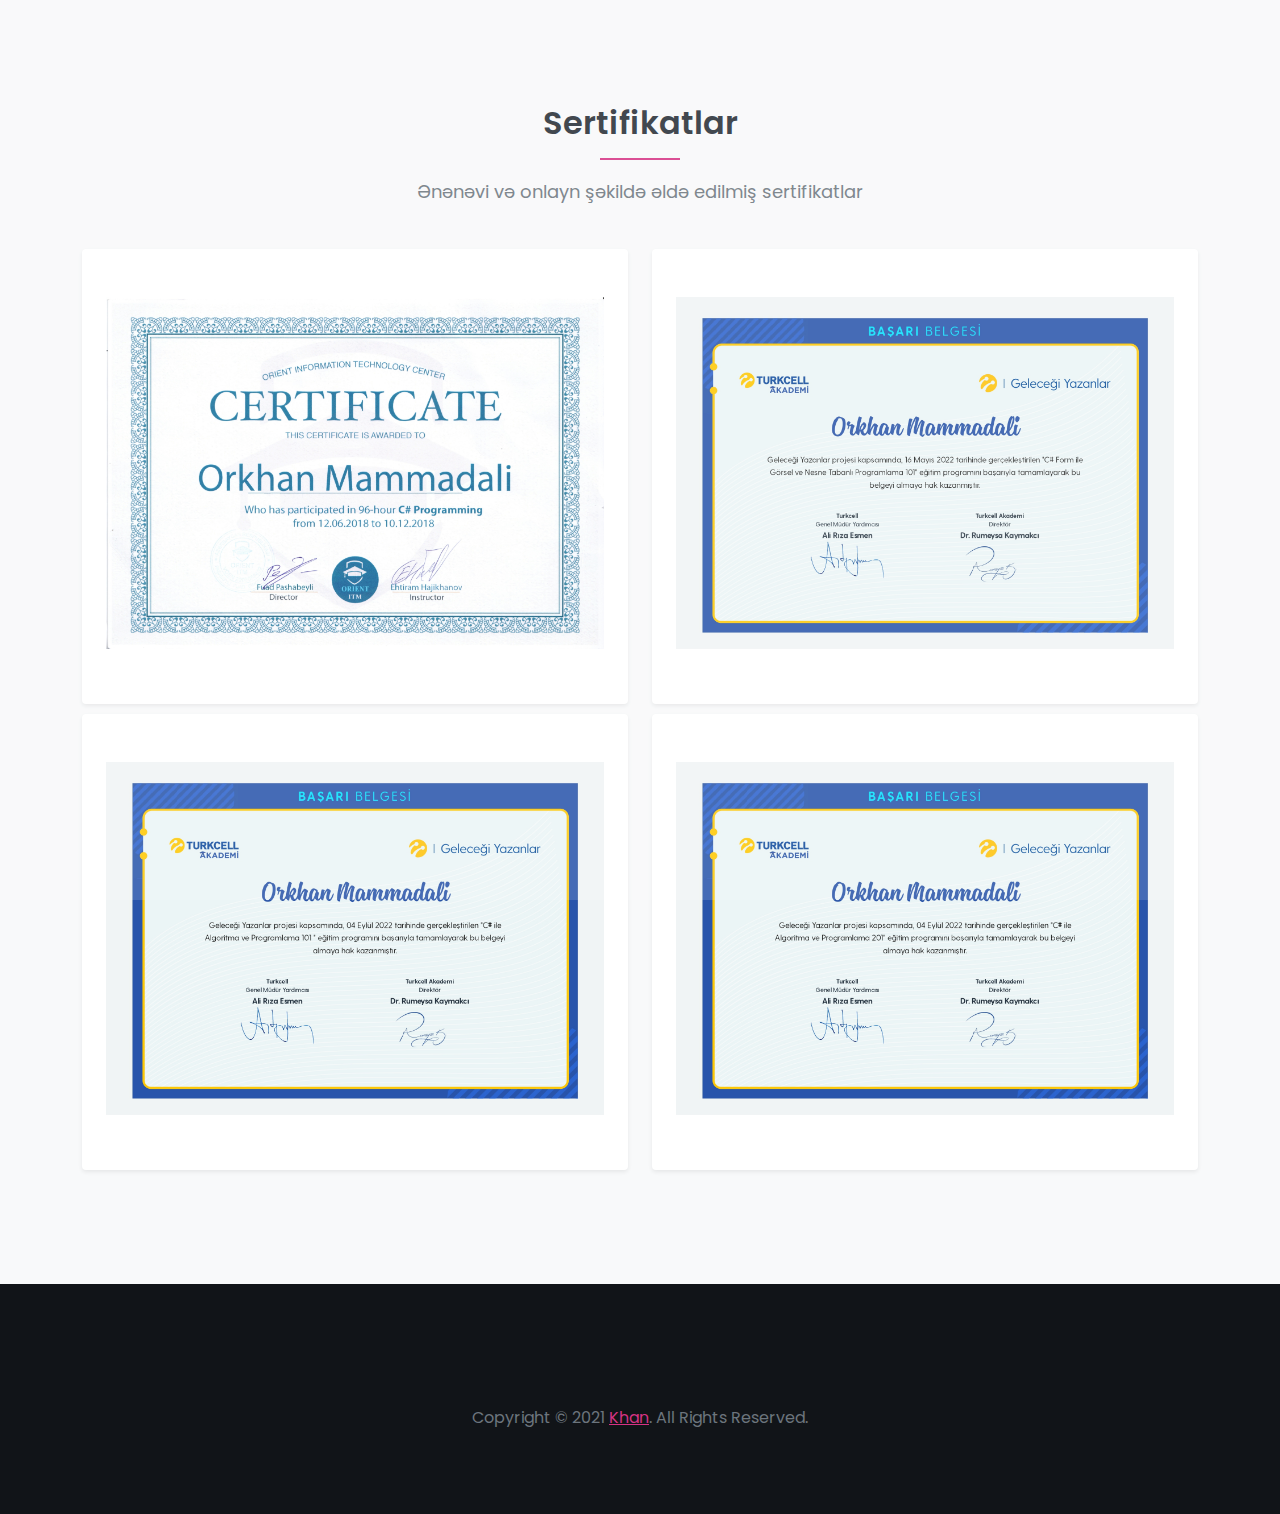
==== certificates.html @ 0a2db6b8 "add new certificates" ====
<!DOCTYPE html>
<html lang="en">
<head>
	<meta charset="UTF-8">
	<meta http-equiv="X-UA-Compatible" content="IE=edge">
	<meta name="viewport" content="width=device-width, initial-scale=1, minimum-scale=1.0, shrink-to-fit=no">
	<meta property="og:image" content="https://i.ibb.co/7zdy6mn/KHAN.jpg" />
    <meta property="og:description" content="Orxan Məmmədəli - online portfolio" />
    <meta property="og:title" content="KHAN" />
	<link rel="shortcut icon" href="favicons/KHAN.png" />

    <title>KHAN - Orxan Məmmədəli</title>
	<meta name="description" content="">
	<meta name="author" content="">
	
	<!-- Web Fonts -->
	<link rel="stylesheet" href="https://fonts.googleapis.com/css?family=Poppins:100,200,300,400,500,600,700,800,900" type="text/css">
	
	<!-- Stylesheet
	============================== -->
	<!-- Animate -->
	<link rel="stylesheet" type="text/css" href="css/animate-animate.min.css">
	<!-- Bootstrap -->
	<link rel="stylesheet" type="text/css" href="css/css-bootstrap.min.css">
	<!-- Font Awesome Icon -->
	<link rel="stylesheet" type="text/css" href="css/css-all.min.css">
	<!-- Owl Carousel -->
	<link rel="stylesheet" type="text/css" href="css/assets-owl.carousel.min.css">
	<!-- Magnific Popup -->
	<link rel="stylesheet" type="text/css" href="css/magnific-popup-magnific-popup.min.css">
	<!-- Custom Stylesheet -->
	<link rel="stylesheet" type="text/css" href="css/css-stylesheet.css">
	<!-- Colors Css -->
	<link id="color-switcher" type="text/css" rel="stylesheet" href="css/kenil-#">
	

</head>

<body class="side-header" data-bs-spy="scroll" data-bs-target=".navbar" data-bs-offset="1">

<!-- Preloader -->
<div class="preloader">
  <div class="lds-ellipsis"><div></div><div></div><div></div><div></div></div>
</div>
<!-- Preloader End --> 

<!-- Document Wrapper   
=============================== -->

  <!-- Content
  ============================================= -->
  <div id="content" role="main"> 
    
    
    <!-- Services
    ============================================= -->
    <section id="services" class="section bg-light">
      <div class="container"> 
        <!-- Heading -->
        <div class="row mb-4 wow fadeIn">
          <div class="col-lg-9 col-xl-8 mx-auto text-center">
            <h2 class="fw-600 mb-3">Sertifikatlar</h2>
            <hr class="heading-separator-line bg-primary opacity-10 mx-auto">
            <p class="text-4 text-muted">Ənənəvi və onlayn şəkildə əldə edilmiş sertifikatlar</p>
          </div>
        </div>
        <!-- Heading End -->
        

	      <div class="row" justify-content: center;">
			<div class="col-md-6">
				<div class="row g-4 text-center" style="  justify-content: center; margin-bottom: 10px">
					<div class="col-sm-12 col-xl-12 wow ">
						<div class="featured-box bg-white text-center rounded shadow-sm py-5 px-4">
							<img src="certificateimages/Orient_Certificate.jpg" alt="Orient-ITM" style="width:100%; height:auto">
						</div>
					</div>
				</div>
			</div>
			<div class="col-md-6">
				<div class="row g-4 text-center" style="  justify-content: center; margin-bottom: 10px">
					<div class="col-sm-12 col-xl-12 wow ">
						<div class="featured-box bg-white text-center rounded shadow-sm py-5 px-4">
							<img src="certificateimages/Form_ile_Görsel_ve_Nesne_Tabanlı_Programlama_101.jpg" alt="Orient-ITM" style="width:100%; height:auto">
						</div>
					</div>
				</div>
			</div>
			<div class="col-md-6">
				<div class="row g-4 text-center" style="  justify-content: center; margin-bottom: 10px">
					<div class="col-sm-12 col-xl-12 wow ">
						<div class="featured-box bg-white text-center rounded shadow-sm py-5 px-4">
							<img src="certificateimages/Algoritma_ve_Programlama_101.jpg" alt="Orient-ITM" style="width:100%; height:auto">
						</div>
					</div>
				</div>
			</div>
			<div class="col-md-6">
				<div class="row g-4 text-center" style="  justify-content: center; margin-bottom: 10px">
					<div class="col-sm-12 col-xl-12 wow ">
						<div class="featured-box bg-white text-center rounded shadow-sm py-5 px-4">
							<img src="certificateimages/Algoritma_ve_Programlama_201.jpg" alt="Orient-ITM" style="width:100%; height:auto">
						</div>
					</div>
				</div>
			</div>
		</div>
		
		
      </div>
    </section> 
     <!--Services end -->
    
  
  <!-- Footer
  ============================================= -->
  <footer id="footer" class="section bg-dark footer-text-light">
    <div class="container">
      <ul class="social-icons social-icons-lg social-icons-muted justify-content-center mb-3 wow bounceIn">
        <!-- <li class="social-icons-twitter"><a data-bs-toggle="tooltip" href="https://twitter.com/harnishdesign/" target="_blank" title="Twitter"><i class="fab fa-twitter"></i></a></li>
        <li class="social-icons-facebook"><a data-bs-toggle="tooltip" href="http://www.facebook.com/harnishdesign/" target="_blank" title="Facebook"><i class="fab fa-facebook-f"></i></a></li>
        <li class="social-icons-linkedin"><a data-bs-toggle="tooltip" href="http://www.linkedin.com/" target="_blank" title="Linkedin"><i class="fab fa-linkedin-in"></i></a></li>
        <li class="social-icons-dribbble"><a data-bs-toggle="tooltip" href="http://www.dribbble.com/harnishdesign/" target="_blank" title="Dribbble"><i class="fab fa-dribbble"></i></a></li> -->
        <li class="social-icons-github"><a data-bs-toggle="tooltip" href="https://github.com/OrxanMemmedeli" target="_blank" title="GitHub"><i class="fab fa-github"></i></a></li>
      </ul>
      <p class="text-muted text-center">Copyright &copy; 2021 <a href="#">Khan</a>. All Rights Reserved.</p>
      <!-- <ul class="nav text-2 justify-content-center wow fadeIn">
        <li class="nav-item"> <a class="nav-link" data-bs-toggle="modal" data-bs-target="#terms-policy" href="#">Terms &amp; Policy</a></li>
        <li class="nav-item"> <a class="nav-link" data-bs-toggle="modal" data-bs-target="#disclaimer" href="#">Disclaimer</a></li> 
      </ul> -->

    </div>
  </footer>
  <!-- Footer end --> 
  
</div>
<!-- Document Wrapper end --> 
<!-- JavaScript --> 
<script src="js/jquery-jquery.min.js"></script> 
<script src="js/js-bootstrap.bundle.min.js"></script> 
<!-- Easing --> 
<script src="js/jquery.easing-jquery.easing.min.js"></script> 
<!-- Appear --> 
<script src="js/jquery.appear-jquery.appear.min.js"></script> 
<!-- Images Loaded --> 
<script src="js/imagesloaded-imagesloaded.pkgd.min.js"></script> 
<!-- Counter --> 
<script src="js/jquery.countTo-jquery.countTo.min.js"></script> 
<!-- Parallax Bg --> 
<script src="js/parallaxie-parallaxie.min.js"></script> 
<!-- Typed --> 
<script src="js/typed-typed.min.js"></script> 
<!-- WOW animation --> 
<script src="js/wow-wow.min.js"></script> 
<!-- Owl Carousel --> 
<script src="js/owl.carousel-owl.carousel.min.js"></script> 
<!-- isotope Portfolio Filter --> 
<script src="js/isotope-isotope.pkgd.min.js"></script> 
<!-- Magnific Popup --> 
<script src="js/magnific-popup-jquery.magnific-popup.min.js"></script> 
<!-- Style Switcher --> 
<script src="js/4812-js-switcher.min.js"></script> 
<!-- Custom Script --> 
<script src="js/5412-js-theme.js"></script>
	
</body>
</html>
---- css/css-stylesheet.css ----
/*=================================================================================

   Template Name: Kenil - Responsive Bootstrap 5 One Page Portfolio Html Template
   Author: Harnish Design
   Template URL: http://demo.harnishdesign.net/html/kenil
   Author URL: https://themeforest.net/user/harnishdesign
   File Description : Main css file of the template
	
===================================================================================
  Table of Contents
===================================================================================

	1. Basic
	2. Helpers Classes
	3. Layouts
	4. Header
		4.1 Navigation
		4.2 Secondary Nav
		4.3 Page Header
	5 Elements
		5.1 Featured Box
		5.2 Team
		5.3 Accordion
		5.4 Nav
		5.5 Tabs
		5.6 Hero Background
		5.7 Owl Carousel
		5.8 Brands Grid
		5.9 Portfolio
		5.10 List Style
	6 Footer
		6.1 Social Icons
		6.2 Back to Top
	7 Extra

==================================================================================*/
/* =================================== */
/*  1. Basic Style 
/* =================================== */
body, html {
  height: 100%;
}

@media (prefers-reduced-motion: no-preference) {
  :root {
    scroll-behavior: auto;
  }
}

body {
  background: #dddddd;
  color: #4c4d4d;
  font-family: "Poppins", sans-serif;
}

/*-------- Preloader --------*/
.preloader {
  position: fixed;
  width: 100%;
  height: 100%;
  z-index: 999999999 !important;
  background-color: #fff;
  top: 0;
  left: 0;
  right: 0;
  bottom: 0;
}

.preloader .lds-ellipsis {
  display: inline-block;
  position: absolute;
  width: 80px;
  height: 80px;
  margin-top: -40px;
  margin-left: -40px;
  top: 50%;
  left: 50%;
}

.preloader .lds-ellipsis div {
  position: absolute;
  top: 33px;
  width: 13px;
  height: 13px;
  border-radius: 50%;
  background: #000;
  animation-timing-function: cubic-bezier(0, 1, 1, 0);
}

.preloader .lds-ellipsis div:nth-child(1) {
  left: 8px;
  animation: lds-ellipsis1 0.6s infinite;
}

.preloader .lds-ellipsis div:nth-child(2) {
  left: 8px;
  animation: lds-ellipsis2 0.6s infinite;
}

.preloader .lds-ellipsis div:nth-child(3) {
  left: 32px;
  animation: lds-ellipsis2 0.6s infinite;
}

.preloader .lds-ellipsis div:nth-child(4) {
  left: 56px;
  animation: lds-ellipsis3 0.6s infinite;
}

.preloader.preloader-dark {
  background-color: #000;
}

.preloader.preloader-dark .lds-ellipsis div {
  background-color: #fff;
}

@keyframes lds-ellipsis1 {
  0% {
    transform: scale(0);
  }
  100% {
    transform: scale(1);
  }
}

@keyframes lds-ellipsis3 {
  0% {
    transform: scale(1);
  }
  100% {
    transform: scale(0);
  }
}

@keyframes lds-ellipsis2 {
  0% {
    transform: translate(0, 0);
  }
  100% {
    transform: translate(24px, 0);
  }
}

/*--- Preloader Magnific Popup ----*/
.mfp-container .preloader {
  background: transparent;
}

.mfp-container .preloader .lds-ellipsis div {
  background: #fff;
}

::selection {
  background: #d63384;
  color: #fff;
  text-shadow: none;
}

form {
  padding: 0;
  margin: 0;
  display: inline;
}

img {
  vertical-align: inherit;
}

a, a:focus {
  color: #d63384;
  -webkit-transition: all 0.2s ease;
  transition: all 0.2s ease;
}

a:hover, a:active {
  color: #bf2672;
  text-decoration: none;
  -webkit-transition: all 0.2s ease;
  transition: all 0.2s ease;
}

a:focus, a:active,
.btn.active.focus,
.btn.active:focus,
.btn.focus,
.btn:active.focus,
.btn:active:focus,
.btn:focus,
button:focus,
button:active {
  outline: none;
}

p {
  line-height: 1.8;
}

blockquote {
  border-width: 0 0 0 5px;
  border-style: solid;
  border-color: #eee;
  padding: 10px 20px;
}

.rtl blockquote {
  border-width: 0 5px 0 0px;
}

iframe {
  border: 0 !important;
}

h1, h2, h3, h4, h5, h6 {
  color: #252b33;
}

/* =================================== */
/*  2. Helpers Classes
/* =================================== */
/* Box Shadow */
.shadow-md {
  -webkit-box-shadow: 0px 0px 50px -35px rgba(0, 0, 0, 0.4) !important;
  box-shadow: 0px 0px 50px -35px rgba(0, 0, 0, 0.4) !important;
}

/* Border Radius */
.rounded-lg {
  border-radius: 0.6rem !important;
}

.rounded-top-0 {
  border-top-start-radius: 0px !important;
  border-top-end-radius: 0px !important;
}

.rounded-bottom-0 {
  border-bottom-start-radius: 0px !important;
  border-bottom-end-radius: 0px !important;
}

.rounded-start-0 {
  border-top-start-radius: 0px !important;
  border-bottom-start-radius: 0px !important;
}

.rounded-end-0 {
  border-top-end-radius: 0px !important;
  border-bottom-end-radius: 0px !important;
}

/* Text Size */
.text-0 {
  font-size: 11px !important;
  font-size: 0.6875rem !important;
}

.text-1 {
  font-size: 12px !important;
  font-size: 0.75rem !important;
}

.text-2 {
  font-size: 14px !important;
  font-size: 0.875rem !important;
}

.text-3 {
  font-size: 16px !important;
  font-size: 1rem !important;
}

.text-4 {
  font-size: 18px !important;
  font-size: 1.125rem !important;
}

.text-5 {
  font-size: 21px !important;
  font-size: 1.3125rem !important;
}

.text-6 {
  font-size: 24px !important;
  font-size: 1.50rem !important;
}

.text-7 {
  font-size: 28px !important;
  font-size: 1.75rem !important;
}

.text-8 {
  font-size: 32px !important;
  font-size: 2rem !important;
}

.text-9 {
  font-size: 36px !important;
  font-size: 2.25rem !important;
}

.text-10 {
  font-size: 40px !important;
  font-size: 2.50rem !important;
}

.text-11 {
  font-size: calc(1.4rem + 1.8vw) !important;
}

@media (min-width: 1200px) {
  .text-11 {
    font-size: 2.75rem !important;
  }
}

.text-12 {
  font-size: calc(1.425rem + 2.1vw) !important;
}

@media (min-width: 1200px) {
  .text-12 {
    font-size: 3rem !important;
  }
}

.text-13 {
  font-size: calc(1.45rem + 2.4vw) !important;
}

@media (min-width: 1200px) {
  .text-13 {
    font-size: 3.25rem !important;
  }
}

.text-14 {
  font-size: calc(1.475rem + 2.7vw) !important;
}

@media (min-width: 1200px) {
  .text-14 {
    font-size: 3.5rem !important;
  }
}

.text-15 {
  font-size: calc(1.5rem + 3vw) !important;
}

@media (min-width: 1200px) {
  .text-15 {
    font-size: 3.75rem !important;
  }
}

.text-16 {
  font-size: calc(1.525rem + 3.3vw) !important;
}

@media (min-width: 1200px) {
  .text-16 {
    font-size: 4rem !important;
  }
}

.text-17 {
  font-size: calc(1.575rem + 3.9vw) !important;
}

@media (min-width: 1200px) {
  .text-17 {
    font-size: 4.5rem !important;
  }
}

.text-18 {
  font-size: calc(1.625rem + 4.5vw) !important;
}

@media (min-width: 1200px) {
  .text-18 {
    font-size: 5rem !important;
  }
}

.text-19 {
  font-size: calc(1.65rem + 4.8vw) !important;
}

@media (min-width: 1200px) {
  .text-19 {
    font-size: 5.25rem !important;
  }
}

.text-20 {
  font-size: calc(1.7rem + 5.4vw) !important;
}

@media (min-width: 1200px) {
  .text-20 {
    font-size: 5.75rem !important;
  }
}

.text-21 {
  font-size: calc(1.775rem + 6.3vw) !important;
}

@media (min-width: 1200px) {
  .text-21 {
    font-size: 6.5rem !important;
  }
}

.text-22 {
  font-size: calc(1.825rem + 6.9vw) !important;
}

@media (min-width: 1200px) {
  .text-22 {
    font-size: 7rem !important;
  }
}

.text-23 {
  font-size: calc(1.9rem + 7.8vw) !important;
}

@media (min-width: 1200px) {
  .text-23 {
    font-size: 7.75rem !important;
  }
}

.text-24 {
  font-size: calc(1.95rem + 8.4vw) !important;
}

@media (min-width: 1200px) {
  .text-24 {
    font-size: 8.25rem !important;
  }
}

.text-25 {
  font-size: calc(2.025rem + 9.3vw) !important;
}

@media (min-width: 1200px) {
  .text-25 {
    font-size: 9rem !important;
  }
}

.text-11, .text-12, .text-13, .text-14, .text-15, .text-16, .text-17, .text-18, .text-19, .text-20, .text-21, .text-22, .text-23, .text-24, .text-25 {
  line-height: 1.3;
}

/* Font Weight */
.fw-100 {
  font-weight: 100 !important;
}

.fw-200 {
  font-weight: 200 !important;
}

.fw-300 {
  font-weight: 300 !important;
}

.fw-400 {
  font-weight: 400 !important;
}

.fw-500 {
  font-weight: 500 !important;
}

.fw-600 {
  font-weight: 600 !important;
}

.fw-700 {
  font-weight: 700 !important;
}

.fw-800 {
  font-weight: 800 !important;
}

.fw-900 {
  font-weight: 900 !important;
}

/* Letter Spacing */
.ls-0 {
  letter-spacing: 0px;
}

.ls-1 {
  letter-spacing: 1px;
}

.ls-2 {
  letter-spacing: 2px;
}

.ls-3 {
  letter-spacing: 3px;
}

.ls-4 {
  letter-spacing: 4px;
}

.ls-5 {
  letter-spacing: 5px;
}

/* Opacity */
.opacity-0 {
  opacity: 0;
}

.opacity-1 {
  opacity: 0.1;
}

.opacity-2 {
  opacity: 0.2;
}

.opacity-3 {
  opacity: 0.3;
}

.opacity-4 {
  opacity: 0.4;
}

.opacity-5 {
  opacity: 0.5;
}

.opacity-6 {
  opacity: 0.6;
}

.opacity-7 {
  opacity: 0.7;
}

.opacity-8 {
  opacity: 0.8;
}

.opacity-9 {
  opacity: 0.9;
}

.opacity-10 {
  opacity: 1;
}

/* Background light */
.bg-light-1 {
  background-color: #e9ecef !important;
}

.bg-light-2 {
  background-color: #dee2e6 !important;
}

.bg-light-3 {
  background-color: #ced4da !important;
}

.bg-light-4 {
  background-color: #adb5bd !important;
}

/* Background Dark */
.bg-dark {
  background-color: #111418 !important;
}

.bg-dark-1 {
  background-color: #212529 !important;
}

.bg-dark-2 {
  background-color: #343a40 !important;
}

.bg-dark-3 {
  background-color: #495057 !important;
}

.bg-dark-4 {
  background-color: #6c757d !important;
}

/* Progress Bar */
.progress-sm {
  height: 0.5rem !important;
}

.progress-lg {
  height: 1.5rem !important;
}

/* =================================== */
/*  3. Layouts
/* =================================== */
#main-wrapper {
  background: #fff;
}

.box #main-wrapper {
  max-width: 1200px;
  margin: 0 auto;
  -webkit-box-shadow: 0px 0px 10px rgba(0, 0, 0, 0.1);
  box-shadow: 0px 0px 10px rgba(0, 0, 0, 0.1);
}

.section {
  position: relative;
  padding: 104px 0;
  padding: 6.5rem 0;
  overflow: hidden;
}

@media (max-width: 575.98px) {
  .section {
    padding: 3.5rem 0;
  }
}

/*== Fullscreen Height ==*/
.fullscreen {
  min-height: 100vh !important;
}

/*== Fullscreen Height ==*/
.fullscreen-with-header {
  min-height: calc(100vh - 67px) !important;
}

/*== Scroll Down Arrow ==*/
.scroll-down-arrow {
  position: absolute;
  z-index: 3;
  bottom: 20px;
  left: 50%;
  margin-left: -16px;
  width: 32px;
  height: 32px;
  line-height: 32px;
  font-size: 20px;
  text-align: center;
  color: #fff;
}

.scroll-down-arrow .animated {
  position: relative;
  animation: fadeInDown 1.5s infinite;
  -webkit-animation: fadeInDown 1.5s infinite;
  -moz-animation: fadeInDown 1.5s infinite;
  -o-animation: fadeInDown 1.5s infinite;
}

@keyframes fadeInDown {
  0% {
    top: -25px;
    opacity: 0;
  }
  100% {
    top: 10px;
    opacity: 1;
  }
}

/*== Heading Separator Line ==*/
.heading-separator-line {
  width: 80px;
  height: 2px !important;
}

/*== box Framed ==*/
@media (min-width: 992px) {
  .box-framed .dark.frame-top,
  .box-framed .dark.frame-bottom,
  .box-framed .dark.frame-left,
  .box-framed .dark.frame-right {
    background: #000;
  }
  .box-framed .frame-top, .box-framed .frame-bottom, .box-framed .frame-start, .box-framed .frame-end {
    position: fixed;
    top: 0;
    left: 0;
    background: #f0f0f0;
    z-index: 1051;
  }
  .box-framed .dark .frame-top, .box-framed .dark .frame-bottom, .box-framed .dark .frame-start, .box-framed .dark .frame-end {
    background: #000;
  }
  .box-framed .frame-start {
    bottom: 0;
    width: 20px;
  }
  .box-framed .frame-end {
    bottom: 0;
    width: 20px;
    left: auto;
    right: 0;
  }
  .box-framed .frame-top {
    right: 0;
    height: 20px;
  }
  .box-framed .frame-bottom {
    right: 0;
    height: 20px;
    top: auto;
    bottom: 0;
  }
  .box-framed #main-wrapper {
    margin-bottom: 20px;
    margin-left: 20px;
    margin-right: 20px;
  }
  .box-framed #header .primary-menu.bg-transparent {
    top: 20px;
  }
  .box-framed #header .container, .box-framed #header .container-fluid {
    padding-left: 45px;
    padding-right: 45px;
  }
  .box-framed #back-to-top {
    bottom: 30px;
    right: 30px;
  }
  .box-framed .scroll-down-arrow {
    bottom: 30px;
  }
  .box-framed .modal-dialog {
    margin: 3.2rem auto;
  }
  .box-framed #styles-switcher {
    margin-left: 20px;
  }
}

/* =================================== */
/*  4. Header
/* =================================== */
#header {
  -webkit-transition: all 0.5s ease;
  transition: all 0.5s ease;
}

#header .navbar {
  padding: 0px;
}

#header .logo {
  -webkit-box-align: center;
  -ms-flex-align: center;
  align-items: center;
  display: -webkit-box;
  display: -ms-flexbox;
  display: flex;
  -ms-flex-item-align: stretch;
  align-self: stretch;
}

/*=== 4.1 Navigation ===*/
.navbar-light .navbar-nav .active > .nav-link {
  color: #0c2f55;
}

.navbar-light .navbar-nav .nav-link.active, .navbar-light .navbar-nav .nav-link.show {
  color: #0c2f55;
}

.navbar-light .navbar-nav .show > .nav-link {
  color: #0c2f55;
}

.primary-menu {
  display: -webkit-box !important;
  display: -ms-flexbox !important;
  display: flex !important;
  height: auto !important;
  -webkit-box-ordinal-group: 0;
  -ms-flex-item-align: stretch;
  align-self: stretch;
  background: #fff;
  border-bottom: 1px solid #efefef;
}

.primary-menu.bg-transparent {
  position: absolute;
  z-index: 999;
  top: 0;
  left: 0;
  width: 100%;
  box-shadow: none;
  border-bottom: 1px solid rgba(250, 250, 250, 0.3);
}

.primary-menu.sticky-on {
  position: fixed;
  top: 0;
  width: 100%;
  z-index: 1020;
  left: 0;
  -webkit-box-shadow: 0px 0px 10px rgba(0, 0, 0, 0.05);
  box-shadow: 0px 0px 10px rgba(0, 0, 0, 0.05);
  -webkit-animation: slide-down 0.7s;
  -moz-animation: slide-down 0.7s;
  animation: slide-down 0.7s;
}

@-webkit-keyframes slide-down {
  0% {
    opacity: 0;
    transform: translateY(-100%);
  }
  100% {
    opacity: 1;
    transform: translateY(0);
  }
}

@-moz-keyframes slide-down {
  0% {
    opacity: 0;
    transform: translateY(-100%);
  }
  100% {
    opacity: 1;
    transform: translateY(0);
  }
}

@keyframes slide-down {
  0% {
    opacity: 0;
    transform: translateY(-100%);
  }
  100% {
    opacity: 1;
    transform: translateY(0);
  }
}

.primary-menu.sticky-on .none-on-sticky {
  display: none !important;
}

.primary-menu ul.navbar-nav > li {
  display: -webkit-box;
  display: -ms-flexbox;
  display: flex;
  height: 100%;
}

.primary-menu ul.navbar-nav > li + li {
  margin-left: 2px;
}

.primary-menu ul.navbar-nav > li a {
  display: -webkit-box;
  display: -ms-flexbox;
  display: flex;
  -webkit-box-align: center;
  -ms-flex-align: center;
  align-items: center;
}

.primary-menu ul.navbar-nav > li > a:not(.btn) {
  height: 70px;
  padding: 0px 0.85em;
  color: #252b33;
  -webkit-transition: all 0.2s ease;
  transition: all 0.2s ease;
  position: relative;
  position: relative;
}

.primary-menu ul.navbar-nav > li:hover > a:not(.btn), .primary-menu ul.navbar-nav > li > a.active:not(.btn) {
  color: #d63384;
  -webkit-transition: all 0.2s ease;
  transition: all 0.2s ease;
}

.primary-menu ul.navbar-nav > li a.btn {
  padding: 0.4rem 1.4rem;
}

.primary-menu ul.navbar-nav > li a.btn.btn-outline-dark {
  color: #212529;
}

.primary-menu ul.navbar-nav > li a.btn.btn-outline-dark:hover, .primary-menu ul.navbar-nav > li a.btn.btn-outline-dark.active, .primary-menu ul.navbar-nav > li a.btn.btn-dark {
  color: #fff;
}

.primary-menu ul.navbar-nav > li a.btn.btn-outline-light {
  color: #f8f9fa;
}

.primary-menu ul.navbar-nav > li.dropdown .dropdown-menu li > a:not(.btn) {
  padding: 8px 0px;
  background-color: transparent;
  color: #777;
  -webkit-transition: all 0.2s ease;
  transition: all 0.2s ease;
}

.primary-menu ul.navbar-nav > li.dropdown .dropdown-menu li:hover > a:not(.btn) {
  color: #d63384;
  -webkit-transition: all 0.2s ease;
  transition: all 0.2s ease;
}

.primary-menu ul.navbar-nav > li.dropdown .dropdown-menu {
  -webkit-box-shadow: 0px 0px 12px rgba(0, 0, 0, 0.176);
  box-shadow: 0px 0px 12px rgba(0, 0, 0, 0.176);
  border: 0px none;
  padding: 10px 15px;
  min-width: 230px;
  margin: 0;
  font-size: 14px;
  font-size: 0.875rem;
  z-index: 1021;
}

.primary-menu .dropdown-menu-right {
  left: auto !important;
  right: 100% !important;
}

.primary-menu .dropdown-toggle:after {
  content: none;
}

.primary-menu.navbar-line-under-text ul.navbar-nav > li > a:not(.btn):after {
  position: absolute;
  content: "";
  height: 2px;
  width: 0;
  left: 50%;
  right: 0;
  bottom: 14px;
  background-color: transparent;
  color: #fff;
  border-bottom: 2px solid #d63384;
  -webkit-transition: all 0.3s ease-in-out;
  transition: all 0.3s ease-in-out;
  transform: translate(-50%, 0) translateZ(0);
  -webkit-transform: translate(-50%, 0) translateZ(0);
}

.primary-menu.navbar-line-under-text ul.navbar-nav > li > a:hover:not(.logo):after, .primary-menu.navbar-line-under-text ul.navbar-nav > li > a.active:after {
  width: calc(100% - 0.99em);
}

.rtl .primary-menu.navbar-line-under-text ul.navbar-nav > li > a:not(.btn):after {
  right: 50%;
  left: 0;
  transform: translate(50%, 0) translateZ(0);
  -webkit-transform: translate(50%, 0) translateZ(0);
}

/*== Side Header ==*/
.side-header #main-wrapper {
  margin-left: 280px;
}

.side-header #main-wrapper #content .container {
  padding: 0px 30px !important;
}

.side-header.rtl #main-wrapper {
  margin-right: 280px;
  margin-left: auto;
}

.side-header #header {
  border: none;
}

.side-header .primary-menu {
  position: fixed;
  left: 0;
  top: 0;
  width: 280px;
  height: 100% !important;
  background: #fff;
  border-right: 1px solid rgba(0, 0, 0, 0.07);
  -webkit-box-shadow: 0 0 15px rgba(0, 0, 0, 0.065);
  box-shadow: 0 0 15px rgba(0, 0, 0, 0.065);
  z-index: 2;
  overflow: hidden;
  overflow-y: auto;
}

.side-header.rtl .primary-menu {
  left: auto;
  right: 0;
}

.side-header .navbar-collapse .navbar-nav {
  flex-direction: column;
  width: 100%;
}

.side-header ul.navbar-nav li {
  display: block;
}

.side-header ul.navbar-nav li a:not(.btn) {
  display: block;
  height: auto;
}

.side-header ul.navbar-nav li + li {
  margin-left: 0px;
}

.side-header ul.navbar-nav li > a:hover:after, .side-header ul.navbar-nav li > a.active:after {
  content: none;
  width: 0px;
}

.side-header ul.navbar-nav > li > a:not(.btn) {
  height: auto;
  padding: 10px 0;
  position: relative;
}

.side-header.side-header-right #main-wrapper {
  margin-right: 280px;
  margin-left: auto;
}

.side-header.side-header-right .primary-menu {
  left: auto;
  right: 0;
}

.side-header.side-header-right.rtl #main-wrapper {
  margin-left: 280px;
  margin-right: auto;
}

.side-header.side-header-right.rtl .primary-menu {
  right: auto;
  left: 0;
}

@media (max-width: 991.98px) {
  .side-header #main-wrapper {
    margin-left: auto;
  }
  .side-header.rtl #main-wrapper {
    margin-right: auto;
  }
  .side-header .primary-menu {
    position: initial;
    width: 100%;
    height: auto !important;
    overflow: visible;
  }
  .side-header.side-header-right #main-wrapper {
    margin-right: auto;
  }
  .side-header.side-header-right.rtl #main-wrapper {
    margin-left: auto;
  }
}

/*== Color Options ==*/
.primary-menu.navbar-text-light .navbar-toggler span {
  background: #fff;
}

.primary-menu.navbar-text-light .navbar-nav > li > a:not(.btn) {
  color: #fff;
}

.sticky-on.bg-transparent:not(.navbar-text-light), .sticky-top .sticky-on-top.bg-transparent:not(.navbar-text-light) {
  background-color: #fff !important;
  border-bottom: 1px solid #efefef !important;
}

.sticky-on.navbar-text-light.bg-transparent, .sticky-top .sticky-on-top.navbar-text-light.bg-transparent {
  background-color: #111 !important;
  -webkit-box-shadow: 0px 0px 10px rgba(250, 250, 250, 0.03);
  box-shadow: 0px 0px 10px rgba(250, 250, 250, 0.03);
  border-bottom: none !important;
}

/* Hamburger Menu Button */
.navbar-toggler {
  width: 25px;
  height: 30px;
  padding: 10px;
  margin: 18px 15px;
  position: relative;
  border: none;
  -webkit-transform: rotate(0deg);
  transform: rotate(0deg);
  -webkit-transition: 0.5s ease-in-out;
  transition: 0.5s ease-in-out;
  cursor: pointer;
  display: block;
}

.navbar-toggler span {
  display: block;
  position: absolute;
  height: 2px;
  width: 100%;
  background: #3c3636;
  border-radius: 2px;
  opacity: 1;
  left: 0;
  -webkit-transform: rotate(0deg);
  transform: rotate(0deg);
  -webkit-transition: 0.25s ease-in-out;
  transition: 0.25s ease-in-out;
}

.navbar-toggler span:nth-child(1) {
  top: 7px;
  -webkit-transform-origin: left center;
  -moz-transform-origin: left center;
  -o-transform-origin: left center;
  transform-origin: left center;
}

.navbar-toggler span:nth-child(2) {
  top: 14px;
  -webkit-transform-origin: left center;
  -moz-transform-origin: left center;
  -o-transform-origin: left center;
  transform-origin: left center;
}

.navbar-toggler span:nth-child(3) {
  top: 21px;
  -webkit-transform-origin: left center;
  -moz-transform-origin: left center;
  -o-transform-origin: left center;
  transform-origin: left center;
}

.navbar-toggler.show span:nth-child(1) {
  top: 3px;
  left: 3px;
  -webkit-transform: rotate(45deg);
  transform: rotate(45deg);
}

.navbar-toggler.show span:nth-child(2) {
  width: 0%;
  opacity: 0;
}

.navbar-toggler.show span:nth-child(3) {
  top: 21px;
  left: 3px;
  -webkit-transform: rotate(-45deg);
  transform: rotate(-45deg);
}

.navbar-toggler:focus {
  box-shadow: none;
}

.navbar-accordion {
  position: initial;
}

.navbar-expand-none .navbar-collapse {
  position: absolute;
  top: 99%;
  right: 0;
  left: 0;
  background: #fff;
  margin-top: 0px;
  z-index: 1000;
  -webkit-box-shadow: 0px 0px 15px rgba(0, 0, 0, 0.1);
  box-shadow: 0px 0px 15px rgba(0, 0, 0, 0.1);
}

.navbar-expand-none .navbar-collapse .navbar-nav {
  overflow: hidden;
  overflow-y: auto;
  max-height: 65vh;
  padding: 15px;
}

.navbar-expand-none ul.navbar-nav li {
  display: block;
  border-bottom: 1px solid #eee;
  margin: 0;
  padding: 0;
}

.navbar-expand-none ul.navbar-nav li:last-child {
  border: none;
}

.navbar-expand-none ul.navbar-nav li + li {
  margin-left: 0px;
}

.navbar-expand-none ul.navbar-nav li.dropdown > .dropdown-toggle > .arrow.show:after {
  -webkit-transform: translate(-50%, -50%) rotate(-45deg);
  transform: translate(-50%, -50%) rotate(-45deg);
  -webkit-transition: all 0.2s ease;
  transition: all 0.2s ease;
}

.navbar-expand-none ul.navbar-nav li > a:hover:after, .navbar-expand-none ul.navbar-nav li > a.active:after {
  content: none !important;
  width: 0px !important;
}

.navbar-expand-none ul.navbar-nav > li > a:not(.btn) {
  height: auto;
  padding: 8px 0;
  position: relative;
}

.navbar-expand-none ul.navbar-nav > li.dropdown .dropdown-menu li > a:not(.btn) {
  padding: 8px 0;
  position: relative;
}

.navbar-expand-none ul.navbar-nav > li.dropdown:hover > a:after {
  content: none;
}

.navbar-expand-none ul.navbar-nav > li.dropdown .dropdown-toggle .arrow:after {
  -webkit-transform: translate(-50%, -50%) rotate(134deg);
  transform: translate(-50%, -50%) rotate(134deg);
  -webkit-transition: all 0.2s ease;
  transition: all 0.2s ease;
}

.navbar-expand-none ul.navbar-nav > li.dropdown .dropdown-menu {
  margin: 0;
  -webkit-box-shadow: none;
  box-shadow: none;
  border: none;
  padding: 0px 0px 0px 15px;
}

.navbar-expand-none ul.navbar-nav > li.dropdown .dropdown-menu .dropdown-menu {
  margin: 0;
}

.navbar-expand-none.navbar-text-light .navbar-collapse {
  background: rgba(0, 0, 0, 0.95);
}

.navbar-expand-none.navbar-text-light .navbar-collapse ul.navbar-nav li {
  border-color: rgba(250, 250, 250, 0.15);
}

@media (max-width: 575.98px) {
  .navbar-expand-sm .navbar-collapse {
    position: absolute;
    top: 99%;
    right: 0;
    left: 0;
    background: #fff;
    margin-top: 0px;
    z-index: 1000;
    -webkit-box-shadow: 0px 0px 15px rgba(0, 0, 0, 0.1);
    box-shadow: 0px 0px 15px rgba(0, 0, 0, 0.1);
  }
  .navbar-expand-sm .navbar-collapse .navbar-nav {
    overflow: hidden;
    overflow-y: auto;
    max-height: 65vh;
    padding: 15px;
  }
  .navbar-expand-sm ul.navbar-nav li {
    display: block;
    border-bottom: 1px solid #eee;
    margin: 0;
    padding: 0;
  }
  .navbar-expand-sm ul.navbar-nav li:last-child {
    border: none;
  }
  .navbar-expand-sm ul.navbar-nav li + li {
    margin-left: 0px;
  }
  .navbar-expand-sm ul.navbar-nav li.dropdown > .dropdown-toggle > .arrow.show:after {
    -webkit-transform: translate(-50%, -50%) rotate(-45deg);
    transform: translate(-50%, -50%) rotate(-45deg);
    -webkit-transition: all 0.2s ease;
    transition: all 0.2s ease;
  }
  .navbar-expand-sm ul.navbar-nav li > a:hover:after, .navbar-expand-sm ul.navbar-nav li > a.active:after {
    content: none !important;
    width: 0px !important;
  }
  .navbar-expand-sm ul.navbar-nav > li > a:not(.btn) {
    height: auto;
    padding: 8px 0;
    position: relative;
  }
  .navbar-expand-sm ul.navbar-nav > li.dropdown .dropdown-menu li > a:not(.btn) {
    padding: 8px 0;
    position: relative;
  }
  .navbar-expand-sm ul.navbar-nav > li.dropdown:hover > a:after {
    content: none;
  }
  .navbar-expand-sm ul.navbar-nav > li.dropdown .dropdown-toggle .arrow:after {
    -webkit-transform: translate(-50%, -50%) rotate(134deg);
    transform: translate(-50%, -50%) rotate(134deg);
    -webkit-transition: all 0.2s ease;
    transition: all 0.2s ease;
  }
  .navbar-expand-sm ul.navbar-nav > li.dropdown .dropdown-menu {
    margin: 0;
    -webkit-box-shadow: none;
    box-shadow: none;
    border: none;
    padding: 0px 0px 0px 15px;
  }
  .navbar-expand-sm ul.navbar-nav > li.dropdown .dropdown-menu .dropdown-menu {
    margin: 0;
  }
  .navbar-expand-sm.navbar-text-light .navbar-collapse {
    background: rgba(0, 0, 0, 0.95);
  }
  .navbar-expand-sm.navbar-text-light .navbar-collapse ul.navbar-nav li {
    border-color: rgba(250, 250, 250, 0.15);
  }
}

@media (max-width: 767.98px) {
  .navbar-expand-md .navbar-collapse {
    position: absolute;
    top: 99%;
    right: 0;
    left: 0;
    background: #fff;
    margin-top: 0px;
    z-index: 1000;
    -webkit-box-shadow: 0px 0px 15px rgba(0, 0, 0, 0.1);
    box-shadow: 0px 0px 15px rgba(0, 0, 0, 0.1);
  }
  .navbar-expand-md .navbar-collapse .navbar-nav {
    overflow: hidden;
    overflow-y: auto;
    max-height: 65vh;
    padding: 15px;
  }
  .navbar-expand-md ul.navbar-nav li {
    display: block;
    border-bottom: 1px solid #eee;
    margin: 0;
    padding: 0;
  }
  .navbar-expand-md ul.navbar-nav li:last-child {
    border: none;
  }
  .navbar-expand-md ul.navbar-nav li + li {
    margin-left: 0px;
  }
  .navbar-expand-md ul.navbar-nav li.dropdown > .dropdown-toggle > .arrow.show:after {
    -webkit-transform: translate(-50%, -50%) rotate(-45deg);
    transform: translate(-50%, -50%) rotate(-45deg);
    -webkit-transition: all 0.2s ease;
    transition: all 0.2s ease;
  }
  .navbar-expand-md ul.navbar-nav li > a:hover:after, .navbar-expand-md ul.navbar-nav li > a.active:after {
    content: none !important;
    width: 0px !important;
  }
  .navbar-expand-md ul.navbar-nav > li > a:not(.btn) {
    height: auto;
    padding: 8px 0;
    position: relative;
  }
  .navbar-expand-md ul.navbar-nav > li.dropdown .dropdown-menu li > a:not(.btn) {
    padding: 8px 0;
    position: relative;
  }
  .navbar-expand-md ul.navbar-nav > li.dropdown:hover > a:after {
    content: none;
  }
  .navbar-expand-md ul.navbar-nav > li.dropdown .dropdown-toggle .arrow:after {
    -webkit-transform: translate(-50%, -50%) rotate(134deg);
    transform: translate(-50%, -50%) rotate(134deg);
    -webkit-transition: all 0.2s ease;
    transition: all 0.2s ease;
  }
  .navbar-expand-md ul.navbar-nav > li.dropdown .dropdown-menu {
    margin: 0;
    -webkit-box-shadow: none;
    box-shadow: none;
    border: none;
    padding: 0px 0px 0px 15px;
  }
  .navbar-expand-md ul.navbar-nav > li.dropdown .dropdown-menu .dropdown-menu {
    margin: 0;
  }
  .navbar-expand-md.navbar-text-light .navbar-collapse {
    background: rgba(0, 0, 0, 0.95);
  }
  .navbar-expand-md.navbar-text-light .navbar-collapse ul.navbar-nav li {
    border-color: rgba(250, 250, 250, 0.15);
  }
}

@media (max-width: 991.98px) {
  .navbar-expand-lg .navbar-collapse {
    position: absolute;
    top: 99%;
    right: 0;
    left: 0;
    background: #fff;
    margin-top: 0px;
    z-index: 1000;
    -webkit-box-shadow: 0px 0px 15px rgba(0, 0, 0, 0.1);
    box-shadow: 0px 0px 15px rgba(0, 0, 0, 0.1);
  }
  .navbar-expand-lg .navbar-collapse .navbar-nav {
    overflow: hidden;
    overflow-y: auto;
    max-height: 65vh;
    padding: 15px;
  }
  .navbar-expand-lg ul.navbar-nav li {
    display: block;
    border-bottom: 1px solid #eee;
    margin: 0;
    padding: 0;
  }
  .navbar-expand-lg ul.navbar-nav li:last-child {
    border: none;
  }
  .navbar-expand-lg ul.navbar-nav li + li {
    margin-left: 0px;
  }
  .navbar-expand-lg ul.navbar-nav li.dropdown > .dropdown-toggle > .arrow.show:after {
    -webkit-transform: translate(-50%, -50%) rotate(-45deg);
    transform: translate(-50%, -50%) rotate(-45deg);
    -webkit-transition: all 0.2s ease;
    transition: all 0.2s ease;
  }
  .navbar-expand-lg ul.navbar-nav li > a:hover:after, .navbar-expand-lg ul.navbar-nav li > a.active:after {
    content: none !important;
    width: 0px !important;
  }
  .navbar-expand-lg ul.navbar-nav > li > a:not(.btn) {
    height: auto;
    padding: 8px 0;
    position: relative;
  }
  .navbar-expand-lg ul.navbar-nav > li.dropdown .dropdown-menu li > a:not(.btn) {
    padding: 8px 0;
    position: relative;
  }
  .navbar-expand-lg ul.navbar-nav > li.dropdown:hover > a:after {
    content: none;
  }
  .navbar-expand-lg ul.navbar-nav > li.dropdown .dropdown-toggle .arrow:after {
    -webkit-transform: translate(-50%, -50%) rotate(134deg);
    transform: translate(-50%, -50%) rotate(134deg);
    -webkit-transition: all 0.2s ease;
    transition: all 0.2s ease;
  }
  .navbar-expand-lg ul.navbar-nav > li.dropdown .dropdown-menu {
    margin: 0;
    -webkit-box-shadow: none;
    box-shadow: none;
    border: none;
    padding: 0px 0px 0px 15px;
  }
  .navbar-expand-lg ul.navbar-nav > li.dropdown .dropdown-menu .dropdown-menu {
    margin: 0;
  }
  .navbar-expand-lg.navbar-text-light .navbar-collapse {
    background: rgba(0, 0, 0, 0.95);
  }
  .navbar-expand-lg.navbar-text-light .navbar-collapse ul.navbar-nav li {
    border-color: rgba(250, 250, 250, 0.15);
  }
}

@media (max-width: 1199.98px) {
  .navbar-expand-xl .navbar-collapse {
    position: absolute;
    top: 99%;
    right: 0;
    left: 0;
    background: #fff;
    margin-top: 0px;
    z-index: 1000;
    -webkit-box-shadow: 0px 0px 15px rgba(0, 0, 0, 0.1);
    box-shadow: 0px 0px 15px rgba(0, 0, 0, 0.1);
  }
  .navbar-expand-xl .navbar-collapse .navbar-nav {
    overflow: hidden;
    overflow-y: auto;
    max-height: 65vh;
    padding: 15px;
  }
  .navbar-expand-xl ul.navbar-nav li {
    display: block;
    border-bottom: 1px solid #eee;
    margin: 0;
    padding: 0;
  }
  .navbar-expand-xl ul.navbar-nav li:last-child {
    border: none;
  }
  .navbar-expand-xl ul.navbar-nav li + li {
    margin-left: 0px;
  }
  .navbar-expand-xl ul.navbar-nav li.dropdown > .dropdown-toggle > .arrow.show:after {
    -webkit-transform: translate(-50%, -50%) rotate(-45deg);
    transform: translate(-50%, -50%) rotate(-45deg);
    -webkit-transition: all 0.2s ease;
    transition: all 0.2s ease;
  }
  .navbar-expand-xl ul.navbar-nav li > a:hover:after, .navbar-expand-xl ul.navbar-nav li > a.active:after {
    content: none !important;
    width: 0px !important;
  }
  .navbar-expand-xl ul.navbar-nav > li > a:not(.btn) {
    height: auto;
    padding: 8px 0;
    position: relative;
  }
  .navbar-expand-xl ul.navbar-nav > li.dropdown .dropdown-menu li > a:not(.btn) {
    padding: 8px 0;
    position: relative;
  }
  .navbar-expand-xl ul.navbar-nav > li.dropdown:hover > a:after {
    content: none;
  }
  .navbar-expand-xl ul.navbar-nav > li.dropdown .dropdown-toggle .arrow:after {
    -webkit-transform: translate(-50%, -50%) rotate(134deg);
    transform: translate(-50%, -50%) rotate(134deg);
    -webkit-transition: all 0.2s ease;
    transition: all 0.2s ease;
  }
  .navbar-expand-xl ul.navbar-nav > li.dropdown .dropdown-menu {
    margin: 0;
    -webkit-box-shadow: none;
    box-shadow: none;
    border: none;
    padding: 0px 0px 0px 15px;
  }
  .navbar-expand-xl ul.navbar-nav > li.dropdown .dropdown-menu .dropdown-menu {
    margin: 0;
  }
  .navbar-expand-xl.navbar-text-light .navbar-collapse {
    background: rgba(0, 0, 0, 0.95);
  }
  .navbar-expand-xl.navbar-text-light .navbar-collapse ul.navbar-nav li {
    border-color: rgba(250, 250, 250, 0.15);
  }
}

/*== Overlay Menu ==*/
.navbar-overlay .navbar-collapse {
  position: fixed;
  display: block;
  left: 0;
  top: 0;
  width: 100%;
  pointer-events: auto;
  height: 100% !important;
  opacity: 0 !important;
  visibility: hidden;
  background: rgba(255, 255, 250, 0.95);
  -webkit-transition: visibility 0.3s ease, opacity 0.3s ease;
  transition: visibility 0.3s ease, opacity 0.3s ease;
}

.navbar-overlay .navbar-collapse.show {
  opacity: 1 !important;
  visibility: visible;
}

.navbar-overlay .navbar-collapse .navbar-nav {
  min-width: 400px;
  max-height: 80vh;
}

.navbar-overlay .navbar-toggler {
  z-index: 1001;
}

.navbar-overlay ul.navbar-nav li {
  text-align: center;
  max-width: 400px;
  border: 0px none;
}

.navbar-overlay ul.navbar-nav li a {
  display: block;
  opacity: 0;
  -webkit-transform: translateY(-80px);
  transform: translateY(-80px);
  -webkit-transition: opacity 0.6s 0.14s ease, transform 0.44s 0.14s ease, color 0.2s linear;
  transition: opacity 0.6s 0.14s ease, transform 0.44s 0.14s ease, color 0.2s linear;
}

.navbar-overlay .navbar-collapse.show ul.navbar-nav li a {
  opacity: 1;
  -webkit-transform: translateY(0);
  transform: translateY(0);
}

/*== Push Side Open Menu ==*/
.navbar-side-open .navbar-collapse {
  position: fixed;
  display: block;
  right: 0px;
  left: auto;
  top: 0;
  width: 300px;
  padding: 65px 15px 15px 15px;
  pointer-events: auto;
  height: 100% !important;
  background: rgba(255, 255, 250, 0.95);
  -webkit-transform: translateX(calc(100% + 15px));
  transform: translateX(calc(100% + 15px));
  -webkit-transition: transform 0.5s ease !important;
  transition: transform 0.5s ease !important;
}

.rtl .navbar-side-open .navbar-collapse {
  left: 0px;
  right: auto;
  -webkit-transform: translateX(calc(-100% - 15px));
  transform: translateX(calc(-100% - 15px));
}

.navbar-side-open .navbar-collapse.show {
  -webkit-transform: translateX(0);
  transform: translateX(0);
}

.navbar-side-open .navbar-collapse .navbar-nav {
  max-height: 80vh;
  width: 100%;
  margin-right: 0px;
  margin-left: 0px;
}

.navbar-side-open .navbar-toggler {
  z-index: 1001;
}

.navbar-side-open ul.navbar-nav li {
  border: 0px none;
}

.navbar-side-open ul.navbar-nav li a {
  display: block;
  padding: 10px 0 !important;
}

.dropdown-menu {
  -webkit-box-shadow: 0px 0px 12px rgba(0, 0, 0, 0.176);
  box-shadow: 0px 0px 12px rgba(0, 0, 0, 0.176);
  border: 0px none;
  font-size: 14px;
  font-size: 0.875rem;
}

/*=== 4.2 Secondary Nav ===*/
.secondary-nav.nav {
  padding-left: 8px;
}

.secondary-nav.nav .nav-link {
  text-align: center;
  font-size: 16px;
  padding: 1rem 20px;
  white-space: nowrap;
  color: rgba(250, 250, 250, 0.9);
  -webkit-transition: all 0.2s ease;
  transition: all 0.2s ease;
}

.secondary-nav.nav .nav-link:hover {
  color: #fafafa;
  -webkit-transition: all 0.2s ease;
  transition: all 0.2s ease;
}

.secondary-nav.nav .nav-link span {
  display: block;
  font-size: 30px;
  margin-bottom: 5px;
}

.secondary-nav.nav .nav-item .nav-link.active {
  background: rgba(0, 0, 0, 0.1);
  color: #fff;
}

.secondary-nav.nav.alternate .nav-link {
  color: rgba(0, 0, 0, 0.6);
}

.secondary-nav.nav.alternate .nav-link:hover {
  color: black;
}

.secondary-nav.nav.alternate .nav-item .nav-link.active {
  background-color: transparent;
  color: #1e1d1c;
  border-bottom: 3px solid #d63384;
}

@media (max-width: 991.98px) {
  .secondary-nav.nav {
    flex-wrap: nowrap;
    overflow: hidden;
    overflow-x: auto;
    -ms-overflow-style: -ms-autohiding-scrollbar;
    -webkit-overflow-scrolling: touch;
  }
}

/*=== 4.3 Page Header ===*/
.page-header {
  margin: 0 0 30px 0;
  padding: 30px 0;
}

.page-header h1 {
  font-weight: normal;
  font-size: 30px;
  margin: 0;
  padding: 5px 0;
}

.page-header .breadcrumb {
  background: none;
  margin: 0 0 8px 2px;
  padding: 0;
  position: relative;
  -webkit-box-pack: center;
  -ms-flex-pack: center;
  justify-content: center;
}

.page-header .breadcrumb > li {
  display: inline-block;
  font-size: 0.85em;
  text-shadow: none;
  -webkit-transition: all 0.2s ease;
  transition: all 0.2s ease;
}

.page-header .breadcrumb > li + li:before {
  color: inherit;
  opacity: 0.7;
  font-family: 'Font Awesome 5 Free';
  content: "\f105";
  padding: 0 7px 0 5px;
  font-weight: 900;
}

.page-header .breadcrumb > li a {
  -webkit-transition: all 0.2s ease;
  transition: all 0.2s ease;
}

.page-header .breadcrumb > li a:hover {
  -webkit-transition: all 0.2s ease;
  transition: all 0.2s ease;
}

.page-header.page-header-text-light {
  color: #fff;
}

.page-header.page-header-text-light h1 {
  color: #fff;
}

.page-header.page-header-text-light .breadcrumb > li {
  color: rgba(250, 250, 250, 0.8);
}

.page-header.page-header-text-light .breadcrumb > li a {
  color: rgba(250, 250, 250, 0.8);
}

.page-header.page-header-text-light .breadcrumb > li a:hover {
  color: #fff;
}

.page-header.page-header-text-dark h1 {
  color: #1e1d1c;
}

.page-header.page-header-text-dark .breadcrumb > li {
  color: #707070;
}

.page-header.page-header-text-dark .breadcrumb > li a {
  color: #707070;
}

.page-header.page-header-text-dark .breadcrumb > li a:hover {
  color: #d63384;
}

/* =================================== */
/*  5. Elements
/* =================================== */
/*=== 5.1 Featured Box ===*/
.featured-box {
  box-sizing: border-box;
  position: relative;
}

.featured-box h3, .featured-box h4 {
  font-size: 1.25rem;
  font-size: 20px;
  margin-bottom: 10px;
  font-weight: 500;
}

.featured-box:not(.style-5) .featured-box-icon {
  display: inline-block;
  font-size: 48px;
  min-width: 55px;
  min-height: 55px;
  padding: 0;
  margin-top: 0;
  margin-bottom: 0.8rem;
  color: #4c4d4d;
  border-radius: 0;
}

.featured-box.style-1, .featured-box.style-2, .featured-box.style-3 {
  padding-left: 50px;
  padding-top: 8px;
}

.featured-box.style-1 .featured-box-icon, .featured-box.style-2 .featured-box-icon, .featured-box.style-3 .featured-box-icon {
  position: absolute;
  top: 0;
  left: 0;
  margin-bottom: 0;
  font-size: 30px;
  -ms-flex-pack: center !important;
  justify-content: center !important;
  text-align: center;
}

.featured-box.style-2 p {
  margin-left: -50px;
}

.featured-box.style-3 {
  padding-left: 90px;
  padding-top: 0px;
}

.featured-box.style-3 .featured-box-icon {
  width: 70px;
  height: 70px;
  -ms-flex-negative: 0;
  flex-shrink: 0;
  display: -webkit-box;
  display: -ms-flexbox;
  display: flex;
  -webkit-box-align: center;
  -ms-flex-align: center;
  align-items: center;
}

.featured-box.style-4 {
  text-align: center;
}

.featured-box.style-4 .featured-box-icon {
  margin: 0 auto 24px;
  margin: 0 auto 1.5rem;
  width: 120px;
  height: 120px;
  text-align: center;
  -ms-flex-negative: 0;
  flex-shrink: 0;
  display: -webkit-box;
  display: -ms-flexbox;
  display: flex;
  -webkit-box-align: center;
  -ms-flex-align: center;
  align-items: center;
  -ms-flex-pack: center;
  justify-content: center;
  -webkit-box-shadow: 0px 0px 50px rgba(0, 0, 0, 0.03);
  box-shadow: 0px 0px 50px rgba(0, 0, 0, 0.03);
}

.featured-box.style-5 {
  text-align: center;
  background: #fff;
  border: 1px solid #f0f2f3;
  -webkit-box-shadow: 0px 2px 5px rgba(0, 0, 0, 0.05);
  box-shadow: 0px 2px 5px rgba(0, 0, 0, 0.05);
  -webkit-transition: all 0.3s ease-in-out;
  transition: all 0.3s ease-in-out;
}

.featured-box.style-5:hover {
  border: 1px solid #ebeded;
  -webkit-box-shadow: 0px 5px 1.5rem rgba(0, 0, 0, 0.15);
  box-shadow: 0px 5px 1.5rem rgba(0, 0, 0, 0.15);
}

.featured-box.style-5 h3 {
  background: #f1f5f6;
  font-size: 16px;
  padding: 8px 0;
  margin-bottom: 0px;
}

.featured-box.style-5 .featured-box-icon {
  font-size: 50px;
  margin: 44px 0px;
}

.featured-box.featured-box-reverse, .rtl .featured-box:not(.style-4) {
  text-align: right;
}

.featured-box.featured-box-reverse.style-1, .featured-box.featured-box-reverse.style-2, .rtl .featured-box:not(.style-4).style-1, .rtl .featured-box:not(.style-4).style-2 {
  padding-right: 50px;
  padding-left: 0px;
}

.featured-box.featured-box-reverse.style-1 .featured-box-icon, .featured-box.featured-box-reverse.style-2 .featured-box-icon, .rtl .featured-box:not(.style-4).style-1 .featured-box-icon, .rtl .featured-box:not(.style-4).style-2 .featured-box-icon {
  left: auto;
  right: 0px;
}

.featured-box.featured-box-reverse.style-2 p, .rtl .featured-box:not(.style-4).style-2 p {
  margin-right: -50px;
  margin-left: 0;
}

.featured-box.featured-box-reverse.style-3, .rtl .featured-box:not(.style-4).style-3 {
  padding-left: 0;
  padding-right: 90px;
}

.featured-box.featured-box-reverse.style-3 .featured-box-icon, .rtl .featured-box:not(.style-4).style-3 .featured-box-icon {
  left: auto;
  right: 0px;
}

@media (min-width: 576px) {
  .featured-box.featured-box-reverse-sm {
    text-align: right;
  }
  .featured-box.featured-box-reverse-sm.style-1, .featured-box.featured-box-reverse-sm.style-2 {
    padding-right: 50px;
    padding-left: 0px;
  }
  .featured-box.featured-box-reverse-sm.style-1 .featured-box-icon, .featured-box.featured-box-reverse-sm.style-2 .featured-box-icon {
    left: auto;
    right: 0px;
  }
  .featured-box.featured-box-reverse-sm.style-2 p {
    margin-right: -50px;
    margin-left: 0;
  }
  .featured-box.featured-box-reverse-sm.style-3 {
    padding-left: 0;
    padding-right: 90px;
  }
  .featured-box.featured-box-reverse-sm.style-3 .featured-box-icon {
    left: auto;
    right: 0px;
  }
}

@media (min-width: 768px) {
  .featured-box.featured-box-reverse-md {
    text-align: right;
  }
  .featured-box.featured-box-reverse-md.style-1, .featured-box.featured-box-reverse-md.style-2 {
    padding-right: 50px;
    padding-left: 0px;
  }
  .featured-box.featured-box-reverse-md.style-1 .featured-box-icon, .featured-box.featured-box-reverse-md.style-2 .featured-box-icon {
    left: auto;
    right: 0px;
  }
  .featured-box.featured-box-reverse-md.style-2 p {
    margin-right: -50px;
    margin-left: 0;
  }
  .featured-box.featured-box-reverse-md.style-3 {
    padding-left: 0;
    padding-right: 90px;
  }
  .featured-box.featured-box-reverse-md.style-3 .featured-box-icon {
    left: auto;
    right: 0px;
  }
}

@media (min-width: 992px) {
  .featured-box.featured-box-reverse-lg {
    text-align: right;
  }
  .featured-box.featured-box-reverse-lg.style-1, .featured-box.featured-box-reverse-lg.style-2 {
    padding-right: 50px;
    padding-left: 0px;
  }
  .featured-box.featured-box-reverse-lg.style-1 .featured-box-icon, .featured-box.featured-box-reverse-lg.style-2 .featured-box-icon {
    left: auto;
    right: 0px;
  }
  .featured-box.featured-box-reverse-lg.style-2 p {
    margin-right: -50px;
    margin-left: 0;
  }
  .featured-box.featured-box-reverse-lg.style-3 {
    padding-left: 0;
    padding-right: 90px;
  }
  .featured-box.featured-box-reverse-lg.style-3 .featured-box-icon {
    left: auto;
    right: 0px;
  }
}

@media (min-width: 1200px) {
  .featured-box.featured-box-reverse-xl {
    text-align: right;
  }
  .featured-box.featured-box-reverse-xl.style-1, .featured-box.featured-box-reverse-xl.style-2 {
    padding-right: 50px;
    padding-left: 0px;
  }
  .featured-box.featured-box-reverse-xl.style-1 .featured-box-icon, .featured-box.featured-box-reverse-xl.style-2 .featured-box-icon {
    left: auto;
    right: 0px;
  }
  .featured-box.featured-box-reverse-xl.style-2 p {
    margin-right: -50px;
    margin-left: 0;
  }
  .featured-box.featured-box-reverse-xl.style-3 {
    padding-left: 0;
    padding-right: 90px;
  }
  .featured-box.featured-box-reverse-xl.style-3 .featured-box-icon {
    left: auto;
    right: 0px;
  }
}

/* Video Play button */
.btn-video-play {
  width: 66px;
  height: 66px;
  line-height: 66px;
  text-align: center;
  display: inline-block;
  font-size: 16px;
  border-radius: 50%;
  background: #fff;
  -webkit-box-shadow: 0px 0px 50px -35px rgba(0, 0, 0, 0.4);
  box-shadow: 0px 0px 50px -35px rgba(0, 0, 0, 0.4);
  -webkit-transition: all 0.8s ease-in-out;
  transition: all 0.8s ease-in-out;
}

.btn-video-play:hover {
  -webkit-box-shadow: 0px 0px 0px 8px rgba(250, 250, 250, 0.2);
  box-shadow: 0px 0px 0px 8px rgba(250, 250, 250, 0.2);
}

/* Testimonial */
.testimonial {
  background: #fff;
  border: 1px solid #f1f5f6;
  -webkit-box-shadow: 0px 5px 10px rgba(0, 0, 0, 0.05);
  box-shadow: 0px 5px 10px rgba(0, 0, 0, 0.05);
  -webkit-transition: all 0.3s ease-in-out;
  transition: all 0.3s ease-in-out;
}

/*=== 5.2 Team ===*/
.team {
  text-align: center;
}

.team .team-img {
  position: relative;
  overflow: hidden;
  display: -ms-flexbox;
  display: flex;
}

.team .team-overlay {
  text-align: center;
  display: -ms-flexbox !important;
  display: flex !important;
  position: absolute;
  left: 0;
  right: 0;
  top: 0;
  bottom: 0;
  background: rgba(0, 0, 0, 0.7);
  opacity: 0;
  -webkit-transition: all 0.3s ease-in-out;
  transition: all 0.3s ease-in-out;
}

.team:hover .team-overlay {
  opacity: 1;
}

.team .team-overlay-details {
  width: 100%;
  margin-top: auto;
  margin-bottom: auto;
}

.team .team-img img {
  -webkit-transition: all 0.3s ease-in-out;
  transition: all 0.3s ease-in-out;
}

.team:hover .team-img img {
  -webkit-transform: scale(1.04);
  transform: scale(1.04);
}

.team .team-details {
  padding: 1.5rem 0;
}

/*=== 5.3 Accordion & Toggle ===*/
.accordion .accordion-item {
  border: none;
  margin-bottom: 10px;
  margin-bottom: 0.6rem;
  background-color: transparent;
}

.accordion .accordion-header .accordion-button {
  box-shadow: none;
  padding: 1rem 1.25rem 1rem 2.25rem;
  border-radius: 4px;
  position: relative;
}

.accordion:not(.accordion-flush) .accordion-header .accordion-button {
  background-color: #d63384;
  color: #fff;
}

.accordion:not(.accordion-flush) .accordion-header .accordion-button.collapsed {
  background-color: rgba(0, 0, 0, 0.06);
  color: #4c4d4d;
}

.accordion .accordion-header .accordion-button:after {
  position: absolute;
  content: " ";
  left: 20px;
  top: calc(50% + 2px);
  width: 9px;
  height: 9px;
  border-color: #CCC;
  border-top: 2px solid;
  border-right: 2px solid;
  -webkit-transform: translate(-50%, -50%) rotate(-45deg);
  transform: translate(-50%, -50%) rotate(-45deg);
  -webkit-transition: all 0.2s ease;
  transition: all 0.2s ease;
  -webkit-backface-visibility: hidden;
  backface-visibility: hidden;
  background-image: none;
}

.accordion .accordion-header .accordion-button.collapsed:after {
  top: calc(50% - 2px);
  -webkit-transform: translate(-50%, -50%) rotate(135deg);
  transform: translate(-50%, -50%) rotate(135deg);
}

.accordion .accordion-body {
  line-height: 1.8;
  padding: 1rem 0 0.4rem 2.25rem;
}

.accordion.arrow-right .accordion-header .accordion-button {
  padding-left: 1.25rem;
}

.accordion.arrow-right .accordion-header .accordion-button:after {
  right: 15px;
  left: auto;
}

.accordion.arrow-right .accordion-body {
  padding-left: 1.25rem;
}

.accordion.accordion-flush .accordion-item {
  margin: 0;
}

.accordion.accordion-flush .accordion-header .accordion-button {
  padding-left: 1.40rem;
  border-top: 1px solid rgba(0, 0, 0, 0.1);
  border-radius: 0px;
  background: transparent;
  color: #d63384;
}

.accordion.accordion-flush .accordion-item:first-of-type .accordion-header .accordion-button {
  border-top: 0px;
}

.accordion.accordion-flush .accordion-header .accordion-button:after {
  left: 6px;
}

.accordion.accordion-flush .accordion-header .accordion-button.collapsed {
  color: #4c4d4d;
}

.accordion.accordion-flush .accordion-body {
  padding: 0rem 0 1rem 1.25rem;
}

.accordion.accordion-flush.arrow-right .accordion-header .accordion-button {
  padding-left: 0;
}

.accordion.accordion-flush.arrow-right .accordion-header .accordion-button:after {
  right: 0px;
  left: auto;
}

.rtl .accordion .accordion-header .accordion-button {
  padding: 1rem 2.25rem 1rem 1.25rem;
}

.rtl .accordion .accordion-header .accordion-button:after {
  left: auto;
  right: 12px;
}

.rtl .accordion .accordion-body {
  padding-right: 2.25rem;
  padding-left: 0;
}

.rtl .accordion.accordion-flush .accordion-header .accordion-button {
  padding-right: 1.40rem;
}

.rtl .accordion.accordion-flush .accordion-header .accordion-button::after {
  left: auto;
  right: 0px;
}

.rtl .accordion.accordion-flush .accordion-body {
  padding-right: 1.25rem;
}

.rtl .accordion.arrow-right .accordion-header .accordion-button {
  padding-right: 1.25rem;
  padding-left: 2.25rem;
}

.rtl .accordion.arrow-right .accordion-header .accordion-button::after {
  left: 20px;
  right: auto;
}

.rtl .accordion.arrow-right .accordion-body {
  padding-right: 1.25rem;
  padding-left: 0;
}

.rtl .accordion.accordion-flush.arrow-right .accordion-header .accordion-button {
  padding-right: 0;
  padding-left: 2.25rem;
}

.rtl .accordion.accordion-flush.arrow-right .accordion-header .accordion-button::after {
  left: 6px;
  right: auto;
}

/* 5.4 Nav */
.nav .nav-item .nav-link {
  color: #444;
}

.nav.nav-light .nav-item .nav-link {
  color: #ddd;
}

.nav:not(.nav-pills) .nav-item .nav-link.active, .nav:not(.nav-pills) .nav-item .nav-link:hover {
  color: #d63384;
}

.nav-pills .nav-link:not(.active):hover {
  color: #d63384;
}

.nav-pills .nav-link.active, .nav-pills.nav-light .nav-link.active, .nav-pills .show > .nav-link {
  color: #fff;
}

.nav.nav-separator .nav-item .nav-link {
  position: relative;
}

.nav.nav-separator .nav-item + .nav-item .nav-link:after {
  height: 14px;
  width: 1px;
  content: ' ';
  background-color: rgba(0, 0, 0, 0.2);
  display: block;
  position: absolute;
  top: 50%;
  left: 0;
  -webkit-transform: translateY(-7px);
  transform: translateY(-7px);
}

.rtl .nav.nav-separator .nav-item + .nav-item .nav-link:after {
  right: 0;
  left: auto;
}

.nav.nav-separator.nav-separator-light .nav-item + .nav-item .nav-link:after {
  background-color: rgba(250, 250, 250, 0.2);
}

.nav.nav-sm .nav-item .nav-link {
  font-size: 14px;
}

/*=== 5.5 Tabs ===*/
.nav-tabs {
  border-bottom: 1px solid #d7dee3;
}

.nav-tabs .nav-item .nav-link {
  border: 0;
  background: transparent;
  position: relative;
  border-radius: 0;
  padding: 0.6rem 1rem;
  color: #7b8084;
  white-space: nowrap !important;
}

.nav-tabs .nav-item .nav-link.active {
  color: #0c2f55;
}

.nav-tabs .nav-item .nav-link.active:after {
  height: 2px;
  width: 100%;
  content: ' ';
  background-color: #d63384;
  display: block;
  position: absolute;
  bottom: -2px;
  left: 0;
  -webkit-transform: translateY(-3px);
  transform: translateY(-3px);
}

.nav-tabs .nav-item .nav-link:not(.active):hover {
  color: #d63384;
}

.nav-tabs.flex-column {
  border-right: 1px solid #d7dee3;
  border-bottom: 0px;
  padding: 1.5rem 0;
}

.nav-tabs.flex-column .nav-item .nav-link {
  border: 1px solid #d7dee3;
  border-right: 0px;
  background-color: #f6f7f8;
  font-size: 14px;
  padding: 0.75rem 1rem;
  color: #535b61;
}

.nav-tabs.flex-column .nav-item:first-of-type .nav-link {
  border-top-left-radius: 4px;
}

.nav-tabs.flex-column .nav-item:last-of-type .nav-link {
  border-bottom-left-radius: 4px;
}

.nav-tabs.flex-column .nav-item .nav-link.active {
  background-color: transparent;
  color: #d63384;
}

.nav-tabs.flex-column .nav-item .nav-link.active:after {
  height: 100%;
  width: 2px;
  background: #fff;
  right: -1px;
  left: auto;
}

.nav-tabs:not(.flex-column) {
  flex-wrap: nowrap;
  overflow: hidden;
  overflow-x: auto;
  -ms-overflow-style: -ms-autohiding-scrollbar;
  -webkit-overflow-scrolling: touch;
}

.nav-tabs:not(.flex-column) .nav-item {
  margin-bottom: 0px;
}

@media (max-width: 575.98px) {
  .nav-tabs .nav-item .nav-link {
    padding-left: 0px;
    padding-right: 0px;
    margin-right: 10px;
    font-size: 0.875rem;
  }
}

@media (min-width: 992px) {
  .search-input-2 .form-control {
    border-radius: 0px;
  }
  .search-input-2 .custom-select:not(.custom-select-sm) {
    border-radius: 0px;
    height: calc(3.05rem);
  }
  .search-input-2 .btn {
    border-radius: 0px;
  }
  .search-input-2 .form-group:first-child .form-control, .search-input-2 .form-group:first-child .custom-select {
    border-top-left-radius: 4px;
    border-bottom-left-radius: 4px;
  }
  .search-input-2 .form-group:last-child .btn {
    border-top-right-radius: 4px;
    border-bottom-right-radius: 4px;
  }
  .search-input-2 .form-control:focus, .search-input-2 .custom-select:focus {
    box-shadow: none;
    -webkit-box-shadow: none;
  }
  .search-input-2 .form-group .form-control, .search-input-2 .custom-select {
    border-left: none;
    border-top: none;
    border-bottom: none;
  }
  /* CSS hack for Chrome */
}

@media screen and (min-width: 992px) and (-webkit-min-device-pixel-ratio: 0) {
  .search-input-2 .custom-select:not(.custom-select-sm) {
    height: calc(3.00rem);
  }
  .search-input-2 .btn {
    line-height: inherit;
  }
}

@media (min-width: 992px) {
  /*  CSS hack for Firfox */
  @-moz-document url-prefix() {
    .search-input-2 .custom-select:not(.custom-select-sm) {
      height: calc(3.05rem);
    }
    .search-input-2 .btn {
      line-height: 1.4;
    }
  }
}

/*=== 5.6 Hero Background ===*/
.hero-wrap {
  position: relative;
  overflow: hidden;
}

.hero-wrap .hero-mask, .hero-wrap .hero-bg, .hero-wrap .hero-bg-slideshow {
  position: absolute;
  top: 0;
  left: 0;
  height: 100%;
  width: 100%;
}

.hero-wrap .hero-mask {
  z-index: 1;
}

.hero-wrap .hero-content {
  position: relative;
  z-index: 3;
}

.hero-wrap .hero-particles {
  position: absolute;
  width: 100%;
  height: 100%;
  z-index: 2;
}

.hero-wrap .hero-bg-slideshow {
  z-index: 0;
}

.hero-wrap .hero-bg {
  z-index: 0;
  background-attachment: fixed;
  background-position: center center;
  background-repeat: no-repeat;
  background-size: cover;
  -webkit-background-size: cover;
  -moz-background-size: cover;
  transition: background-image 300ms ease-in 200ms;
}

.hero-wrap .hero-bg.hero-bg-scroll {
  background-attachment: scroll;
}

.hero-wrap .hero-bg-slideshow .hero-bg {
  background-attachment: inherit;
}

.hero-wrap .hero-bg-slideshow.owl-carousel .owl-stage-outer, .hero-wrap .hero-bg-slideshow.owl-carousel .owl-stage, .hero-wrap .hero-bg-slideshow.owl-carousel .owl-item {
  height: 100%;
}

/*=== 5.7 Owl Carousel ===*/
.owl-theme.single-slideshow .owl-nav button.owl-prev, .owl-theme.single-slideshow .owl-nav button.owl-next {
  font-size: 17px;
  width: 45px;
  height: 45px;
  top: calc(50% - 22px);
}

.owl-theme.single-slideshow .owl-nav button.owl-prev {
  left: 10px;
}

.owl-theme.single-slideshow .owl-nav button.owl-next {
  right: 10px;
}

.owl-theme.single-slideshow .owl-stage {
  padding: 0;
}

.owl-theme .hero-wrap .hero-bg {
  background-attachment: inherit;
}

.owl-theme.single-slideshow .owl-dots {
  position: absolute;
  bottom: 10px;
  width: 100%;
}

.owl-theme.single-slideshow .owl-dots .owl-dot.active span, .owl-theme.single-slideshow .owl-dots .owl-dot:hover span {
  border-color: #d63384;
  -webkit-box-shadow: 0px 0px 5px rgba(0, 0, 0, 0.05);
  box-shadow: 0px 0px 5px rgba(0, 0, 0, 0.05);
}

.owl-theme.single-slideshow .owl-dots .owl-dot.active span:after, .owl-theme.single-slideshow .owl-dots .owl-dot:hover span:after {
  background-color: #d63384;
  -webkit-box-shadow: 0px 0px 5px rgba(0, 0, 0, 0.05);
  box-shadow: 0px 0px 5px rgba(0, 0, 0, 0.05);
}

.owl-theme .owl-dots .owl-dot.active span, .owl-theme .owl-dots .owl-dot:hover span {
  border-color: #d63384;
  -webkit-box-shadow: 0px 0px 5px rgba(0, 0, 0, 0.05);
  box-shadow: 0px 0px 5px rgba(0, 0, 0, 0.05);
}

.owl-theme .owl-dots .owl-dot.active span:after, .owl-theme .owl-dots .owl-dot:hover span:after {
  background-color: #d63384;
  -webkit-box-shadow: 0px 0px 5px rgba(0, 0, 0, 0.05);
  box-shadow: 0px 0px 5px rgba(0, 0, 0, 0.05);
}

.owl-theme.owl-light .owl-dots .owl-dot span:after {
  background-color: rgba(250, 250, 250, 0.5);
}

.owl-theme.owl-light .owl-dots .owl-dot.active span:after, .owl-theme.owl-light .owl-dots .owl-dot:hover span:after {
  background-color: #d63384;
  -webkit-box-shadow: 0px 0px 5px rgba(0, 0, 0, 0.05);
  box-shadow: 0px 0px 5px rgba(0, 0, 0, 0.05);
}

.owl-theme.owl-light .owl-nav button.owl-prev, .owl-theme.owl-light .owl-nav button.owl-next {
  background-color: rgba(250, 250, 250, 0.3);
  color: #fff;
}

.owl-theme.owl-light .owl-nav [class*='owl-']:hover:not(.disabled) {
  background-color: rgba(250, 250, 250, 0.5);
  -webkit-transition: all 0.3s ease-in-out;
  transition: all 0.3s ease-in-out;
}

/*=== 5.8 Brands Grid ===*/
.brands-grid {
  overflow: hidden;
}

.brands-grid > .row > * {
  padding-top: 20px;
  padding-bottom: 20px;
  position: relative;
}

.brands-grid.separator-border > .row > *:after, .brands-grid.separator-border > .row > *:before {
  content: '';
  position: absolute;
}

.brands-grid.separator-border > .row > *:after {
  width: 100%;
  height: 0;
  top: auto;
  left: 0;
  bottom: -1px;
  border-bottom: 1px dotted #e0dede;
}

.brands-grid.separator-border > .row > *:before {
  height: 100%;
  top: 0;
  left: -1px;
  border-left: 1px dotted #e0dede;
}

.brands-grid.separator-border.separator-border-light > .row > *:after {
  border-bottom: 1px dotted rgba(250, 250, 250, 0.15);
}

.brands-grid.separator-border.separator-border-light > .row > *:before {
  border-left: 1px dotted rgba(250, 250, 250, 0.15);
}

/*=== 5.9 Portfolio ===*/
.portfolio .portfolio-box {
  position: relative;
}

.portfolio .portfolio-box .portfolio-img {
  position: relative;
  overflow: hidden;
}

.portfolio .portfolio-box .portfolio-overlay {
  text-align: center;
  display: -ms-flexbox !important;
  display: flex !important;
  position: absolute;
  left: 0;
  right: 0;
  top: 0;
  bottom: 0;
  background: rgba(0, 0, 0, 0.7);
  opacity: 0;
  -webkit-transition: all 0.3s ease-in-out;
  transition: all 0.3s ease-in-out;
}

.portfolio .portfolio-box:hover .portfolio-overlay {
  opacity: 1;
}

.portfolio .portfolio-box .portfolio-img img {
  -webkit-transition: all 0.3s ease-in-out;
  transition: all 0.3s ease-in-out;
}

.portfolio .portfolio-box:hover .portfolio-img img {
  -webkit-filter: blur(2px);
  filter: blur(2px);
  -webkit-transform: scale(1.03);
  transform: scale(1.03);
}

.portfolio .portfolio-box .portfolio-overlay-details {
  width: 100%;
  margin-top: auto;
  margin-bottom: auto;
}

.portfolio .portfolio-details {
  padding: 1.5rem 0;
  text-align: center;
}

.ajax-container {
  position: relative;
  background: #FFF;
  margin: 40px auto;
  max-width: 1170px;
  padding: 30px;
  text-align: left;
}

.mfp-close-btn-in .ajax-container.bg-dark .mfp-close, .mfp-close-btn-in .ajax-container.bg-dark-1 .mfp-close, .mfp-close-btn-in .ajax-container.bg-dark-2 .mfp-close, .mfp-close-btn-in .ajax-container.bg-dark-3 .mfp-close, .mfp-close-btn-in .ajax-container.bg-dark-4 .mfp-close {
  color: #fff;
  opacity: .65;
}

.mfp-close-btn-in .ajax-container.bg-dark-0 .mfp-close:hover, .mfp-close-btn-in .ajax-container.bg-dark-1 .mfp-close:hover, .mfp-close-btn-in .ajax-container.bg-dark-2 .mfp-close:hover, .mfp-close-btn-in .ajax-container.bg-dark-3 .mfp-close:hover, .mfp-close-btn-in .ajax-container.bg-dark-4 .mfp-close:hover {
  opacity: 1;
}

.rtl .mfp-content {
  text-align: right;
}

.rtl .mfp-close {
  left: 0px;
  right: auto;
}

/*=== 5.10 List Style ===*/
.list-style-1 > li {
  position: relative;
  list-style-type: none;
  line-height: 24px;
}

.list-style-1 > li:after {
  content: " ";
  position: absolute;
  top: 12px;
  left: -15px;
  border-color: #000;
  border-top: 1px solid;
  border-right: 1px solid;
  width: 6px;
  height: 6px;
  -webkit-transform: translate(-50%, -50%) rotate(45deg);
  transform: translate(-50%, -50%) rotate(45deg);
}

.rtl .list-style-1 > li:after {
  right: -15px;
  left: auto;
  border-color: #000;
  border-top: 0px;
  border-right: 0px;
  border-left: 1px solid;
  border-bottom: 1px solid;
  width: 6px;
  height: 6px;
  -webkit-transform: translate(-50%, -50%) rotate(45deg);
  transform: translate(-50%, -50%) rotate(45deg);
}

.list-style-2 {
  padding: 0;
}

.list-style-2 > li {
  list-style-type: none;
  border-bottom: 1px solid #eaeaea;
  padding-top: 12px;
  padding-bottom: 12px;
}

.list-style-2.list-style-light > li {
  border-bottom: 1px solid rgba(250, 250, 250, 0.12);
}

/* =================================== */
/*  6. Footer
/* =================================== */
#footer {
  background: #fff;
  color: #252b33;
  padding: 66px 0px;
  padding: 4.125rem 0;
}

#footer .nav .nav-item {
  display: inline-block;
  line-height: 12px;
  margin: 0;
}

#footer .nav .nav-item .nav-link {
  color: #252b33;
  -webkit-transition: all 0.2s ease;
  transition: all 0.2s ease;
}

#footer .nav .nav-item .nav-link:focus {
  color: #d63384;
  -webkit-transition: all 0.2s ease;
  transition: all 0.2s ease;
}

#footer .nav .nav-link:hover {
  color: #d63384;
  -webkit-transition: all 0.2s ease;
  transition: all 0.2s ease;
}

#footer .footer-copyright {
  border-top: 1px solid #e2e8ea;
  padding: 0px 0px;
  color: #67727c;
}

#footer .footer-copyright .nav .nav-item .nav-link {
  color: #67727c;
}

#footer .footer-copyright .nav .nav-link:hover {
  color: #d63384;
  -webkit-transition: all 0.2s ease;
  transition: all 0.2s ease;
}

#footer .nav.flex-column .nav-item {
  padding: 0px;
}

#footer .nav.flex-column .nav-item .nav-link {
  margin: 0.7rem 0px;
}

#footer.footer-text-light {
  color: rgba(250, 250, 250, 0.8);
}

#footer.footer-text-light .nav .nav-item .nav-link {
  color: rgba(250, 250, 250, 0.8);
}

#footer.footer-text-light .nav .nav-item .nav-link:hover {
  color: #fafafa;
}

#footer.footer-text-light .footer-copyright {
  border-color: rgba(250, 250, 250, 0.15);
  color: rgba(250, 250, 250, 0.5);
}

#footer.footer-text-light:not(.bg-primary) .social-icons-light.social-icons li a {
  color: rgba(250, 250, 250, 0.8);
}

#footer.footer-text-light:not(.bg-primary) .social-icons-light.social-icons li a:hover {
  color: #fafafa;
}

#footer.footer-text-light.bg-primary {
  color: #fff;
}

#footer.footer-text-light.bg-primary .nav .nav-item .nav-link {
  color: #fff;
}

#footer.footer-text-light.bg-primary .nav .nav-item .nav-link:hover {
  color: rgba(250, 250, 250, 0.7);
}

#footer.footer-text-light.bg-primary .footer-copyright {
  border-color: rgba(250, 250, 250, 0.15);
  color: rgba(250, 250, 250, 0.9);
}

#footer.footer-text-light.bg-primary :not(.social-icons) a {
  color: #fff;
}

#footer.footer-text-light.bg-primary :not(.social-icons) a:hover {
  color: rgba(250, 250, 250, 0.7);
}

body:not(.rtl) #footer .nav .nav-item:first-child .nav-link {
  padding-left: 0px;
}

body:not(.rtl) #footer .nav .nav-item:last-child .nav-link {
  padding-right: 0px;
}

.rtl #footer .nav .nav-item:first-child .nav-link {
  padding-right: 0px;
}

.rtl #footer .nav .nav-item:last-child .nav-link {
  padding-left: 0px;
}

/*=== 6.1 Social Icons ===*/
.social-icons {
  margin: 0;
  padding: 0;
  display: -ms-flexbox;
  display: flex;
  -ms-flex-wrap: wrap;
  flex-wrap: wrap;
  list-style: none;
}

.social-icons li {
  margin: 2px 6px;
  padding: 0;
  overflow: visible;
}

.social-icons li a {
  display: block;
  height: 26px;
  line-height: 26px;
  width: 26px;
  font-size: 18px;
  text-align: center;
  color: #4d555a;
  text-decoration: none;
  -webkit-transition: all 0.2s ease;
  transition: all 0.2s ease;
}

.social-icons li i {
  line-height: inherit;
}

.social-icons.social-icons-sm li {
  margin: 2px 4px;
}

.social-icons.social-icons-sm li a {
  font-size: 14px;
}

.social-icons.social-icons-lg li a {
  width: 34px;
  height: 34px;
  line-height: 34px;
  font-size: 22px;
}

.social-icons.social-icons-light li a {
  color: #eee;
}

.social-icons.social-icons-muted li a {
  color: #aab1b8;
}

.social-icons li:hover a {
  color: #999;
}

.social-icons li:hover.social-icons-twitter a, .social-icons.social-icons-colored li.social-icons-twitter a {
  color: #00ACEE;
}

.social-icons li:hover.social-icons-facebook a, .social-icons.social-icons-colored li.social-icons-facebook a {
  color: #3B5998;
}

.social-icons li:hover.social-icons-linkedin a, .social-icons.social-icons-colored li.social-icons-linkedin a {
  color: #0E76A8;
}

.social-icons li:hover.social-icons-rss a, .social-icons.social-icons-colored li.social-icons-rss a {
  color: #EE802F;
}

.social-icons li:hover.social-icons-dribbble a, .social-icons.social-icons-colored li.social-icons-dribbble a {
  color: #ea4c89;
}

.social-icons li:hover.social-icons-github a, .social-icons.social-icons-colored li.social-icons-github a {
  color: #333333;
}

.social-icons li:hover.social-icons-behance a, .social-icons.social-icons-colored li.social-icons-behance a {
  color: #053eff;
}

.social-icons li:hover.social-icons-google a, .social-icons.social-icons-colored li.social-icons-google a {
  color: #DD4B39;
}

.social-icons li:hover.social-icons-pinterest a, .social-icons.social-icons-colored li.social-icons-pinterest a {
  color: #cc2127;
}

.social-icons li:hover.social-icons-youtube a, .social-icons.social-icons-colored li.social-icons-youtube a {
  color: #C4302B;
}

.social-icons li:hover.social-icons-instagram a, .social-icons.social-icons-colored li.social-icons-instagram a {
  color: #3F729B;
}

.social-icons li:hover.social-icons-skype a, .social-icons.social-icons-colored li.social-icons-skype a {
  color: #00AFF0;
}

.social-icons li:hover.social-icons-email a, .social-icons.social-icons-colored li.social-icons-email a {
  color: #6567A5;
}

.social-icons li:hover.social-icons-vk a, .social-icons.social-icons-colored li.social-icons-vk a {
  color: #2B587A;
}

.social-icons li:hover.social-icons-xing a, .social-icons.social-icons-colored li.social-icons-xing a {
  color: #126567;
}

.social-icons li:hover.social-icons-tumblr a, .social-icons.social-icons-colored li.social-icons-tumblr a {
  color: #34526F;
}

.social-icons li:hover.social-icons-reddit a, .social-icons.social-icons-colored li.social-icons-reddit a {
  color: #C6C6C6;
}

.social-icons li:hover.social-icons-delicious a, .social-icons.social-icons-colored li.social-icons-delicious a {
  color: #205CC0;
}

.social-icons li:hover.social-icons-stumbleupon a, .social-icons.social-icons-colored li.social-icons-stumbleupon a {
  color: #F74425;
}

.social-icons li:hover.social-icons-digg a, .social-icons.social-icons-colored li.social-icons-digg a {
  color: #191919;
}

.social-icons li:hover.social-icons-blogger a, .social-icons.social-icons-colored li.social-icons-blogger a {
  color: #FC4F08;
}

.social-icons li:hover.social-icons-flickr a, .social-icons.social-icons-colored li.social-icons-flickr a {
  color: #FF0084;
}

.social-icons li:hover.social-icons-vimeo a, .social-icons.social-icons-colored li.social-icons-vimeo a {
  color: #86C9EF;
}

.social-icons li:hover.social-icons-yahoo a, .social-icons.social-icons-colored li.social-icons-yahoo a {
  color: #720E9E;
}

.social-icons li:hover.social-icons-apple a, .social-icons.social-icons-colored li.social-icons-apple a {
  color: #000;
}

.social-icons.social-icons-colored li:hover a {
  color: #999;
}

body:not(.rtl) .social-icons li:first-child {
  margin-left: 0px;
}

body:not(.rtl) .social-icons li:last-child {
  margin-right: 0px;
}

.rtl .social-icons li:first-child {
  margin-right: 0px;
}

.rtl .social-icons li:last-child {
  margin-left: 0px;
}

/*=== 6.2 Back to Top ===*/
#back-to-top {
  display: none;
  position: fixed;
  z-index: 1030;
  bottom: 8px;
  right: 10px;
  background-color: rgba(0, 0, 0, 0.2);
  text-align: center;
  color: #fff;
  font-size: 16px;
  width: 36px;
  height: 36px;
  line-height: 36px;
  border-radius: 50%;
  -webkit-transition: all 0.3s ease-in-out;
  transition: all 0.3s ease-in-out;
  -webkit-box-shadow: 0px 5px 15px rgba(0, 0, 0, 0.15);
  box-shadow: 0px 5px 15px rgba(0, 0, 0, 0.15);
}

#back-to-top:hover {
  background-color: #d63384;
  -webkit-box-shadow: 0px 5px 15px rgba(0, 0, 0, 0.25);
  box-shadow: 0px 5px 15px rgba(0, 0, 0, 0.25);
  -webkit-transition: all 0.3s ease-in-out;
  transition: all 0.3s ease-in-out;
}

.rtl:not(.side-header-right) #back-to-top, body:not(.rtl).side-header-right #back-to-top {
  left: 10px;
  right: auto;
}

@media (max-width: 575.98px) {
  #back-to-top {
    z-index: 1029;
  }
}

/* =================================== */
/*  Extras
/* =================================== */
/* Bootstrap Specific */
.form-control, .custom-select {
  border-color: #dae1e3;
  font-size: 16px;
  color: #656565;
}

.form-control:not(.form-control-sm) {
  padding: .810rem .96rem;
  height: inherit;
}

.form-control-sm {
  font-size: 14px;
}

.icon-inside {
  position: absolute;
  right: 15px;
  top: calc(50% - 11px);
  pointer-events: none;
  font-size: 18px;
  font-size: 1.125rem;
  color: #c4c3c3;
  z-index: 3;
}

.form-control-sm + .icon-inside {
  font-size: 0.875rem !important;
  font-size: 14px;
  top: calc(50% - 13px);
}

select.form-control:not([size]):not([multiple]):not(.form-control-sm) {
  height: auto;
  padding-top: .700rem;
  padding-bottom: .700rem;
}

.custom-select:not(.custom-select-sm) {
  height: calc(3.05rem + 2px);
  padding-top: .700rem;
  padding-bottom: .700rem;
}

.col-form-label-sm {
  font-size: 13px;
}

.custom-select-sm {
  padding-left: 5px !important;
  font-size: 14px;
}

.custom-select:not(.custom-select-sm).border-0 {
  height: 3.00rem;
}

.form-control:focus, .custom-select:focus {
  -webkit-box-shadow: 0 0 5px rgba(128, 189, 255, 0.5);
  box-shadow: 0 0 5px rgba(128, 189, 255, 0.5);
}

.form-control:focus[readonly] {
  box-shadow: none;
}

.input-group-text {
  border-color: #dae1e3;
  background-color: #f1f5f6;
  color: #656565;
}

.form-control::-webkit-input-placeholder {
  color: #b1b4b6;
}

.form-control:-moz-placeholder {
  /* FF 4-18 */
  color: #b1b4b6;
}

.form-control::-moz-placeholder {
  /* FF 19+ */
  color: #b1b4b6;
}

.form-control:-ms-input-placeholder, .form-control::-ms-input-placeholder {
  /* IE 10+ */
  color: #b1b4b6;
}

/* Form Dark */
.form-dark .form-control, .form-dark .custom-select {
  border-color: #232a31;
  background: #232a31;
  color: #fff;
}

.form-dark .form-control:focus {
  border-color: #80bdff !important;
}

.form-dark .form-control::-webkit-input-placeholder {
  color: #777b7f;
}

.form-dark .form-control:-moz-placeholder {
  /* FF 4-18 */
  color: #777b7f;
}

.form-dark .form-control::-moz-placeholder {
  /* FF 19+ */
  color: #777b7f;
}

.form-dark .form-control:-ms-input-placeholder, .form-dark .form-control::-ms-input-placeholder {
  /* IE 10+ */
  color: #777b7f;
}

.form-dark .custom-select {
  color: #777b7f;
  background: url("data:image/svg+xml;charset=utf8,%3Csvg xmlns='http://www.w3.org/2000/svg' viewBox='0 0 4 5'%3E%3Cpath fill='rgba(250,250,250,0.3)' d='M2 0L0 2h4zm0 5L0 3h4z'/%3E%3C/svg%3E") no-repeat right 0.75rem center;
  background-size: 13px 15px;
  border-color: #232a31;
  background-color: #232a31;
}

.form-dark .icon-inside {
  color: #777b7f;
}

/*  Input with only bottom border  */
.form-border .form-control {
  background-color: transparent;
  border: none;
  border-bottom: 2px solid rgba(0, 0, 0, 0.12);
  border-radius: 0px;
  padding-left: 0px !important;
  color: black;
}

.form-border .form-control::-webkit-input-placeholder {
  color: rgba(0, 0, 0, 0.4);
}

.form-border .form-control:-moz-placeholder {
  /* FF 4-18 */
  color: rgba(0, 0, 0, 0.4);
}

.form-border .form-control::-moz-placeholder {
  /* FF 19+ */
  color: rgba(0, 0, 0, 0.4);
}

.form-border .form-control:-ms-input-placeholder, .form-border .form-control::-ms-input-placeholder {
  /* IE 10+ */
  color: rgba(0, 0, 0, 0.4);
}

.form-border .custom-select {
  background-color: transparent;
  border: none;
  border-bottom: 2px solid rgba(0, 0, 0, 0.12);
  border-radius: 0px;
  padding-left: 0px;
  color: rgba(0, 0, 0, 0.4);
  background: url("data:image/svg+xml;charset=utf8,%3Csvg xmlns='http://www.w3.org/2000/svg' viewBox='0 0 4 5'%3E%3Cpath fill='rgba(0,0,0,0.3)' d='M2 0L0 2h4zm0 5L0 3h4z'/%3E%3C/svg%3E") no-repeat right 0.75rem center;
  background-size: 13px 15px;
}

.form-border .form-control:focus, .form-border .custom-select:focus {
  box-shadow: none;
  -webkit-box-shadow: none;
  border-bottom: 2px solid rgba(0, 0, 0, 0.7);
}

.form-border .form-control:not(output):-moz-ui-invalid:not(:focus), .form-border .form-control:not(output):-moz-ui-invalid:-moz-focusring:not(:focus), .form-border .custom-select:not(output):-moz-ui-invalid:not(:focus), .form-border .custom-select:not(output):-moz-ui-invalid:-moz-focusring:not(:focus) {
  border-bottom: 2px solid #b00708;
  box-shadow: none;
  -webkit-box-shadow: none;
}

.form-border .icon-inside {
  color: rgba(0, 0, 0, 0.25);
}

.form-border select option {
  color: #666;
}

.form-border-light .form-control {
  border-bottom: 2px solid rgba(250, 250, 250, 0.3);
  color: #fafafa;
}

.form-border-light .form-control::-webkit-input-placeholder {
  color: rgba(250, 250, 250, 0.7);
}

.form-border-light .form-control:-moz-placeholder {
  /* FF 4-18 */
  color: rgba(250, 250, 250, 0.7);
}

.form-border-light .form-control::-moz-placeholder {
  /* FF 19+ */
  color: rgba(250, 250, 250, 0.7);
}

.form-border-light .form-control:-ms-input-placeholder, .form-border-light .form-control::-ms-input-placeholder {
  /* IE 10+ */
  color: rgba(250, 250, 250, 0.7);
}

.form-border-light .custom-select {
  border-bottom: 2px solid rgba(250, 250, 250, 0.3);
  color: #fafafa;
  background: url("data:image/svg+xml;charset=utf8,%3Csvg xmlns='http://www.w3.org/2000/svg' viewBox='0 0 4 5'%3E%3Cpath fill='rgba(250,250,250,0.6)' d='M2 0L0 2h4zm0 5L0 3h4z'/%3E%3C/svg%3E") no-repeat right 0.75rem center;
  background-size: 13px 15px;
}

.form-border-light .form-control:focus, .form-border-light .custom-select:focus {
  border-bottom: 2px solid rgba(250, 250, 250, 0.8);
}

.form-border-light .icon-inside {
  color: #999;
}

.form-border-light select option {
  color: #333;
}

.btn {
  padding: 0.8rem 2.6rem;
  font-weight: 500;
  border-width: 2px;
  -webkit-transition: all 0.5s ease;
  transition: all 0.5s ease;
}

.btn-sm {
  padding: 0.5rem 1rem;
}

.btn:not(.btn-link) {
  -webkit-box-shadow: 0px 5px 15px rgba(0, 0, 0, 0.15);
  box-shadow: 0px 5px 15px rgba(0, 0, 0, 0.15);
}

.btn:not(.btn-link):hover {
  -webkit-box-shadow: 0px 5px 15px rgba(0, 0, 0, 0.3);
  box-shadow: 0px 5px 15px rgba(0, 0, 0, 0.3);
  -webkit-transition: all 0.5s ease;
  transition: all 0.5s ease;
}

.input-group-append .btn, .input-group-prepend .btn {
  -webkit-box-shadow: none;
  box-shadow: none;
  padding-left: 0.75rem;
  padding-right: 0.75rem;
}

.input-group-append .btn:hover, .input-group-prepend .btn:hover {
  -webkit-box-shadow: none;
  box-shadow: none;
}

@media (max-width: 575.98px) {
  .btn:not(.btn-sm) {
    padding: .810rem 2rem;
  }
  .input-group > .input-group-append > .btn, .input-group > .input-group-prepend > .btn {
    padding: 0 0.75rem;
  }
}

.bg-primary {
  background-color: #d63384 !important;
}

.bg-secondary {
  background-color: #6c757d !important;
}

.text-primary, .btn-light, .btn-outline-light:hover, .btn-link, .btn-outline-light:not(:disabled):not(.disabled).active, .btn-outline-light:not(:disabled):not(.disabled):active {
  color: #d63384 !important;
}

.btn-link:hover {
  color: #bf2672 !important;
}

.text-secondary {
  color: #6c757d !important;
}

.text-light {
  color: #dee3e4 !important;
}

.text-body {
  color: #4c4d4d !important;
}

a.bg-primary:focus, a.bg-primary:hover, button.bg-primary:focus, button.bg-primary:hover {
  background-color: #bf2672 !important;
}

.border-primary {
  border-color: #d63384 !important;
}

.border-secondary {
  border-color: #6c757d !important;
}

.btn-primary {
  background-color: #d63384;
  border-color: #d63384;
}

.btn-primary:hover {
  background-color: #bf2672;
  border-color: #bf2672;
}

.btn-primary:not(:disabled):not(.disabled).active, .btn-primary:not(:disabled):not(.disabled):active {
  background-color: #bf2672;
  border-color: #bf2672;
}

.btn-primary.focus, .btn-primary:focus {
  background-color: #bf2672;
  border-color: #bf2672;
}

.btn-primary:not(:disabled):not(.disabled).active:focus, .btn-primary:not(:disabled):not(.disabled):active:focus, .show > .btn-primary.dropdown-toggle:focus {
  -webkit-box-shadow: none;
  box-shadow: none;
}

.btn-secondary {
  background-color: #6c757d;
  border-color: #6c757d;
}

.btn-outline-primary, .btn-outline-primary:not(:disabled):not(.disabled).active, .btn-outline-primary:not(:disabled):not(.disabled):active {
  color: #d63384;
  border-color: #d63384;
}

.btn-outline-primary:hover, .btn-outline-primary:not(:disabled):not(.disabled).active:hover, .btn-outline-primary:not(:disabled):not(.disabled):active:hover {
  background-color: #d63384;
  border-color: #d63384;
  color: #fff;
}

.btn-outline-secondary {
  color: #6c757d;
  border-color: #6c757d;
}

.btn-outline-secondary:hover {
  background-color: #6c757d;
  border-color: #6c757d;
  color: #fff;
}

.progress-bar,
.nav-pills .nav-link.active, .nav-pills .show > .nav-link, .dropdown-item.active, .dropdown-item:active {
  background-color: #d63384;
}

.page-item.active .page-link,
.custom-radio .custom-control-input:checked ~ .custom-control-label:before,
.custom-control-input:checked ~ .custom-control-label::before,
.custom-checkbox .custom-control-input:checked ~ .custom-control-label:before,
.custom-control-input:checked ~ .custom-control-label:before {
  background-color: #d63384;
  border-color: #d63384;
}

.list-group-item.active {
  background-color: #d63384;
  border-color: #d63384;
}

.page-link {
  color: #d63384;
}

.page-link:hover {
  color: #bf2672;
}

/* Pagination */
.page-link {
  border: none;
  border-radius: 0.25rem;
  margin: 0 0.22rem;
  font-size: 16px;
  font-size: 1rem;
}

.page-link:hover {
  background-color: #e9eff0;
}

/* Vertical Multilple input group */
.vertical-input-group .input-group:first-child {
  padding-bottom: 0;
}

.vertical-input-group .input-group:first-child * {
  border-bottom-left-radius: 0;
  border-bottom-right-radius: 0;
}

.vertical-input-group .input-group:last-child {
  padding-top: 0;
}

.vertical-input-group .input-group:last-child * {
  border-top-left-radius: 0;
  border-top-right-radius: 0;
}

.vertical-input-group .input-group:not(:last-child):not(:first-child) {
  padding-top: 0;
  padding-bottom: 0;
}

.vertical-input-group .input-group:not(:last-child):not(:first-child) * {
  border-radius: 0;
}

.vertical-input-group .input-group:not(:first-child) * {
  border-top: 0;
}

/* styles-switcher */
#styles-switcher {
  background: #fff;
  width: 202px;
  position: fixed;
  top: 35%;
  z-index: 99;
  padding: 18px;
  left: -202px;
}

#styles-switcher ul {
  padding: 0;
}

#styles-switcher ul li {
  list-style-type: none;
  width: 25px;
  height: 25px;
  margin: 4px 2px;
  border-radius: 50%;
  display: inline-block;
  cursor: pointer;
  transition: all .2s ease-in-out;
}

#styles-switcher ul li.blue {
  background: #007bff;
}

#styles-switcher ul li.brown {
  background: #795548;
}

#styles-switcher ul li.purple {
  background: #6f42c1;
}

#styles-switcher ul li.indigo {
  background: #6610f2;
}

#styles-switcher ul li.red {
  background: #dc3545;
}

#styles-switcher ul li.orange {
  background: #fd7e14;
}

#styles-switcher ul li.yellow {
  background: #ffc107;
}

#styles-switcher ul li.green {
  background: #28a745;
}

#styles-switcher ul li.teal {
  background: #20c997;
}

#styles-switcher ul li.cyan {
  background: #17a2b8;
}

#styles-switcher ul li.active {
  transform: scale(0.7);
  cursor: default;
}

#styles-switcher .switcher-toggle {
  position: absolute;
  background: #333;
  color: #fff;
  font-size: 1.25rem;
  border-radius: 0px 4px 4px 0;
  right: -40px;
  top: 0;
  width: 40px;
  height: 40px;
  padding: 0;
}

#styles-switcher #reset-color {
  background: #e83e8c;
}

input:-internal-autofill-selected {
  background-color: transparent;
}

#styles-switcher.right {
  left: auto;
  right: -202px;
}

#styles-switcher.right .switcher-toggle {
  right: auto;
  left: -40px;
  border-radius: 4px 0px 0px 4px;
}
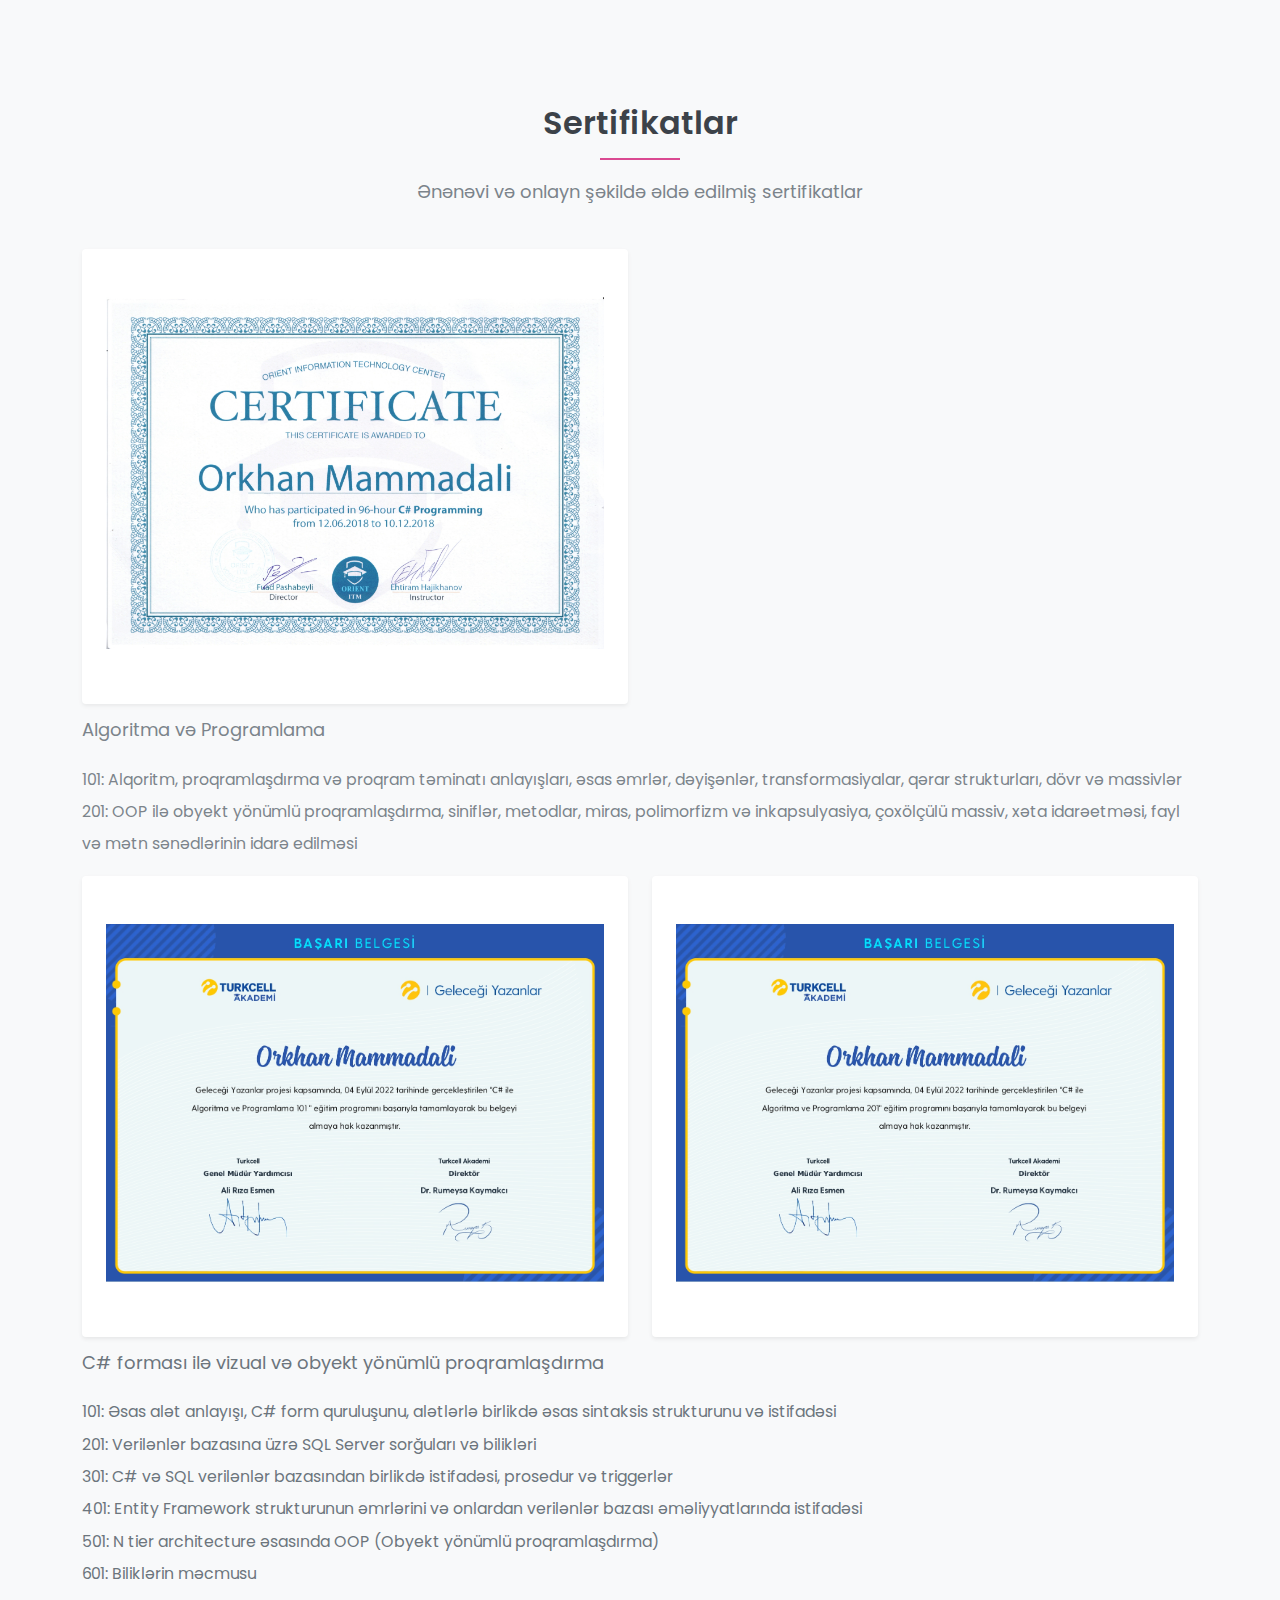
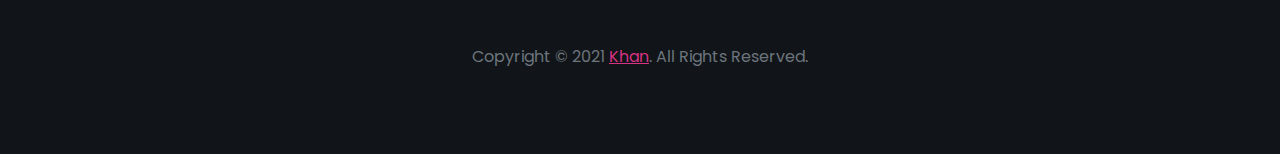
==== commit cb969b61: "Update certificates.html" ====
--- a/certificates.html
+++ b/certificates.html
@@ -77,29 +77,84 @@
 					</div>
 				</div>
 			</div>
-			<div class="col-md-6">
-				<div class="row g-4 text-center" style="  justify-content: center; margin-bottom: 10px">
-					<div class="col-sm-12 col-xl-12 wow ">
-						<div class="featured-box bg-white text-center rounded shadow-sm py-5 px-4">
-							<img src="certificateimages/Form_ile_Görsel_ve_Nesne_Tabanlı_Programlama_101.jpg" alt="Orient-ITM" style="width:100%; height:auto">
-						</div>
-					</div>
-				</div>
-			</div>
-			<div class="col-md-6">
-				<div class="row g-4 text-center" style="  justify-content: center; margin-bottom: 10px">
-					<div class="col-sm-12 col-xl-12 wow ">
-						<div class="featured-box bg-white text-center rounded shadow-sm py-5 px-4">
-							<img src="certificateimages/Algoritma_ve_Programlama_101.jpg" alt="Orient-ITM" style="width:100%; height:auto">
-						</div>
-					</div>
-				</div>
-			</div>
-			<div class="col-md-6">
-				<div class="row g-4 text-center" style="  justify-content: center; margin-bottom: 10px">
-					<div class="col-sm-12 col-xl-12 wow ">
-						<div class="featured-box bg-white text-center rounded shadow-sm py-5 px-4">
-							<img src="certificateimages/Algoritma_ve_Programlama_201.jpg" alt="Orient-ITM" style="width:100%; height:auto">
+		</div>
+		<div class="row" justify-content: center;">
+		        <p class="text-4 text-muted">Algoritma və Programlama</p>
+		        <p class="text-4 text-muted"><small>
+				101: Alqoritm, proqramlaşdırma və proqram təminatı anlayışları, əsas əmrlər, dəyişənlər, transformasiyalar, qərar strukturları, dövr və massivlər <br/>
+				201: OOP ilə obyekt yönümlü proqramlaşdırma, siniflər, metodlar, miras, polimorfizm və inkapsulyasiya, çoxölçülü massiv, xəta idarəetməsi, fayl və mətn sənədlərinin idarə edilməsi
+				</small></p>
+			<div class="col-md-6">
+				<div class="row g-4 text-center" style="  justify-content: center; margin-bottom: 10px">
+					<div class="col-sm-12 col-xl-12 wow ">
+						<div class="featured-box bg-white text-center rounded shadow-sm py-5 px-4">
+							<img src="certificateimages/AlgoritmaVeProgramlama101.jpg" alt="Orient-ITM" style="width:100%; height:auto">
+						</div>
+					</div>
+				</div>
+			</div>
+			<div class="col-md-6">
+				<div class="row g-4 text-center" style="  justify-content: center; margin-bottom: 10px">
+					<div class="col-sm-12 col-xl-12 wow ">
+						<div class="featured-box bg-white text-center rounded shadow-sm py-5 px-4">
+							<img src="certificateimages/AlgoritmaVeProgramlama201.jpg" alt="Orient-ITM" style="width:100%; height:auto">
+						</div>
+					</div>
+				</div>
+			</div>
+		</div>
+		<div class="row" justify-content: center;">  
+	        <p class="text-4 text-muted">C# forması ilə vizual və obyekt yönümlü proqramlaşdırma</p>
+		        <p class="text-4 text-muted"><small>
+101: Əsas alət anlayışı, C# form quruluşunu, alətlərlə birlikdə əsas sintaksis strukturunu və istifadəsi  <br/>
+201: Verilənlər bazasına üzrə SQL Server sorğuları və bilikləri <br/>
+301: C# və SQL verilənlər bazasından birlikdə istifadəsi, prosedur və triggerlər <br/>
+401: Entity Framework strukturunun əmrlərini və onlardan verilənlər bazası əməliyyatlarında istifadəsi <br/>
+501: N tier architecture əsasında OOP (Obyekt yönümlü proqramlaşdırma) <br/>
+601: Biliklərin məcmusu
+				</small></p>
+						    
+			<div class="col-md-6">
+				<div class="row g-4 text-center" style="  justify-content: center; margin-bottom: 10px">
+					<div class="col-sm-12 col-xl-12 wow ">
+						<div class="featured-box bg-white text-center rounded shadow-sm py-5 px-4">
+							<img src="certificateimages/FormIleGörselVeNesneTabanlıProgramlama101.jpg" alt="Orient-ITM" style="width:100%; height:auto">
+						</div>
+					</div>
+				</div>
+			</div>
+			<div class="col-md-6">
+				<div class="row g-4 text-center" style="  justify-content: center; margin-bottom: 10px">
+					<div class="col-sm-12 col-xl-12 wow ">
+						<div class="featured-box bg-white text-center rounded shadow-sm py-5 px-4">
+							<img src="certificateimages/FormIleGörselVeNesneTabanlıProgramlama201.jpg" alt="Orient-ITM" style="width:100%; height:auto">
+						</div>
+					</div>
+				</div>
+			</div>
+						<div class="col-md-6">
+				<div class="row g-4 text-center" style="  justify-content: center; margin-bottom: 10px">
+					<div class="col-sm-12 col-xl-12 wow ">
+						<div class="featured-box bg-white text-center rounded shadow-sm py-5 px-4">
+							<img src="certificateimages/FormIleGörselVeNesneTabanlıProgramlama301.jpg" alt="Orient-ITM" style="width:100%; height:auto">
+						</div>
+					</div>
+				</div>
+			</div>
+			<div class="col-md-6">
+				<div class="row g-4 text-center" style="  justify-content: center; margin-bottom: 10px">
+					<div class="col-sm-12 col-xl-12 wow ">
+						<div class="featured-box bg-white text-center rounded shadow-sm py-5 px-4">
+							<img src="certificateimages/FormIleGörselVeNesneTabanlıProgramlama401.jpg" alt="Orient-ITM" style="width:100%; height:auto">
+						</div>
+					</div>
+				</div>
+			</div>
+			<div class="col-md-6">
+				<div class="row g-4 text-center" style="  justify-content: center; margin-bottom: 10px">
+					<div class="col-sm-12 col-xl-12 wow ">
+						<div class="featured-box bg-white text-center rounded shadow-sm py-5 px-4">
+							<img src="certificateimages/FormIleGörselVeNesneTabanlıProgramlama501.jpg" alt="Orient-ITM" style="width:100%; height:auto">
 						</div>
 					</div>
 				</div>
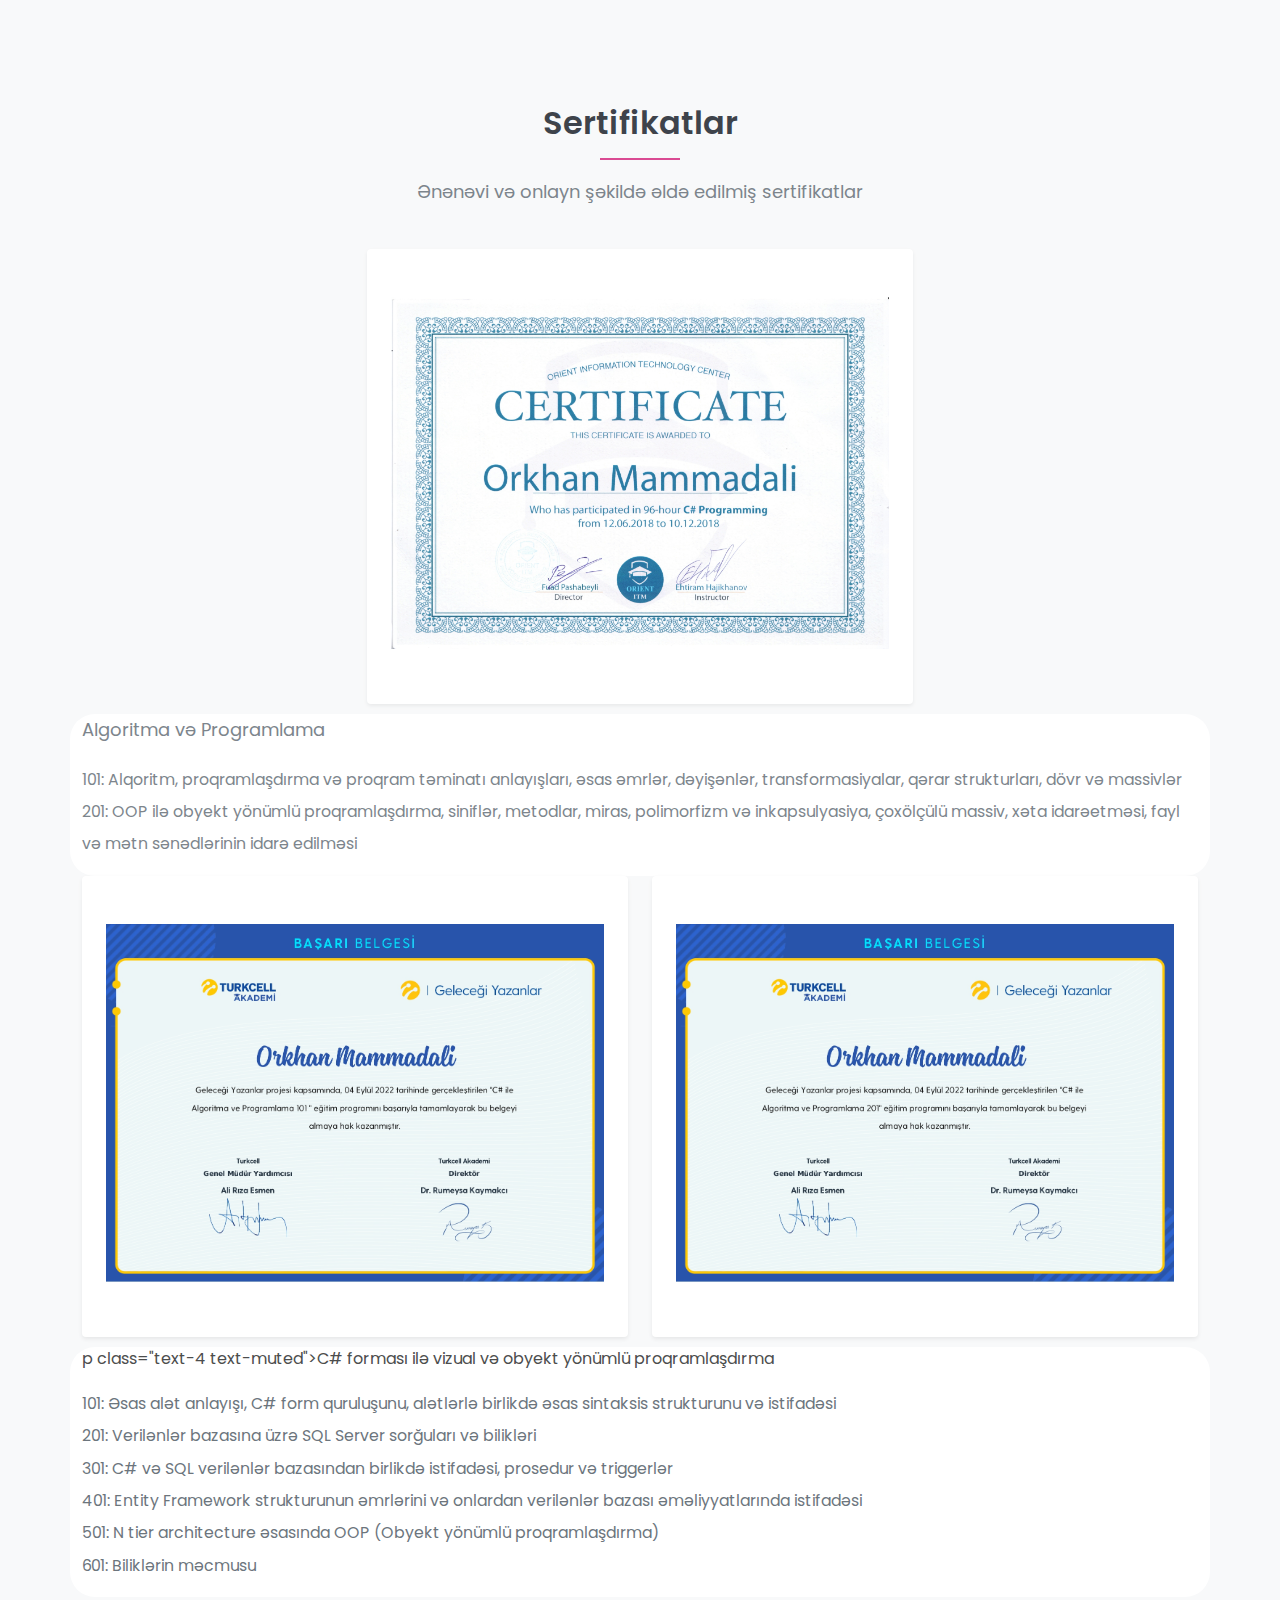
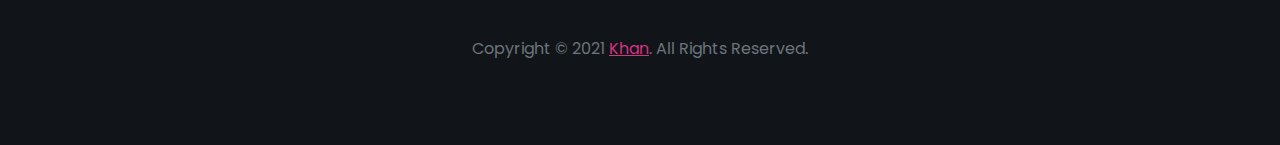
==== commit 396172ba: "Update certificates.html" ====
--- a/certificates.html
+++ b/certificates.html
@@ -67,7 +67,7 @@
         <!-- Heading End -->
         
 
-	      <div class="row" justify-content: center;">
+	      <div class="row" style="justify-content: center;">
 			<div class="col-md-6">
 				<div class="row g-4 text-center" style="  justify-content: center; margin-bottom: 10px">
 					<div class="col-sm-12 col-xl-12 wow ">
@@ -78,12 +78,15 @@
 				</div>
 			</div>
 		</div>
-		<div class="row" justify-content: center;">
-		        <p class="text-4 text-muted">Algoritma və Programlama</p>
-		        <p class="text-4 text-muted"><small>
-				101: Alqoritm, proqramlaşdırma və proqram təminatı anlayışları, əsas əmrlər, dəyişənlər, transformasiyalar, qərar strukturları, dövr və massivlər <br/>
-				201: OOP ilə obyekt yönümlü proqramlaşdırma, siniflər, metodlar, miras, polimorfizm və inkapsulyasiya, çoxölçülü massiv, xəta idarəetməsi, fayl və mətn sənədlərinin idarə edilməsi
+		<div class="row" style="justify-content: center;">
+			<div style="background-color:white; border-radius: 25px;">
+				<p class="text-4 text-muted">Algoritma və Programlama</p>
+		        	<p class="text-4 text-muted"><small>
+					101: Alqoritm, proqramlaşdırma və proqram təminatı anlayışları, əsas əmrlər, dəyişənlər, transformasiyalar, qərar strukturları, dövr və massivlər <br/>
+					201: OOP ilə obyekt yönümlü proqramlaşdırma, siniflər, metodlar, miras, polimorfizm və inkapsulyasiya, çoxölçülü massiv, xəta idarəetməsi, fayl və mətn sənədlərinin idarə edilməsi
 				</small></p>
+			</div>
+
 			<div class="col-md-6">
 				<div class="row g-4 text-center" style="  justify-content: center; margin-bottom: 10px">
 					<div class="col-sm-12 col-xl-12 wow ">
@@ -103,16 +106,19 @@
 				</div>
 			</div>
 		</div>
-		<div class="row" justify-content: center;">  
-	        <p class="text-4 text-muted">C# forması ilə vizual və obyekt yönümlü proqramlaşdırma</p>
-		        <p class="text-4 text-muted"><small>
-101: Əsas alət anlayışı, C# form quruluşunu, alətlərlə birlikdə əsas sintaksis strukturunu və istifadəsi  <br/>
-201: Verilənlər bazasına üzrə SQL Server sorğuları və bilikləri <br/>
-301: C# və SQL verilənlər bazasından birlikdə istifadəsi, prosedur və triggerlər <br/>
-401: Entity Framework strukturunun əmrlərini və onlardan verilənlər bazası əməliyyatlarında istifadəsi <br/>
-501: N tier architecture əsasında OOP (Obyekt yönümlü proqramlaşdırma) <br/>
-601: Biliklərin məcmusu
+		<div class="row" style="justify-content: center;">  
+			<div style="background-color:white; border-radius: 25px;">
+				p class="text-4 text-muted">C# forması ilə vizual və obyekt yönümlü proqramlaşdırma</p>
+		        	<p class="text-4 text-muted"><small>
+					101: Əsas alət anlayışı, C# form quruluşunu, alətlərlə birlikdə əsas sintaksis strukturunu və istifadəsi  <br/>
+					201: Verilənlər bazasına üzrə SQL Server sorğuları və bilikləri <br/>
+					301: C# və SQL verilənlər bazasından birlikdə istifadəsi, prosedur və triggerlər <br/>
+					401: Entity Framework strukturunun əmrlərini və onlardan verilənlər bazası əməliyyatlarında istifadəsi <br/>
+					501: N tier architecture əsasında OOP (Obyekt yönümlü proqramlaşdırma) <br/>
+					601: Biliklərin məcmusu
 				</small></p>
+			</div>
+
 						    
 			<div class="col-md-6">
 				<div class="row g-4 text-center" style="  justify-content: center; margin-bottom: 10px">
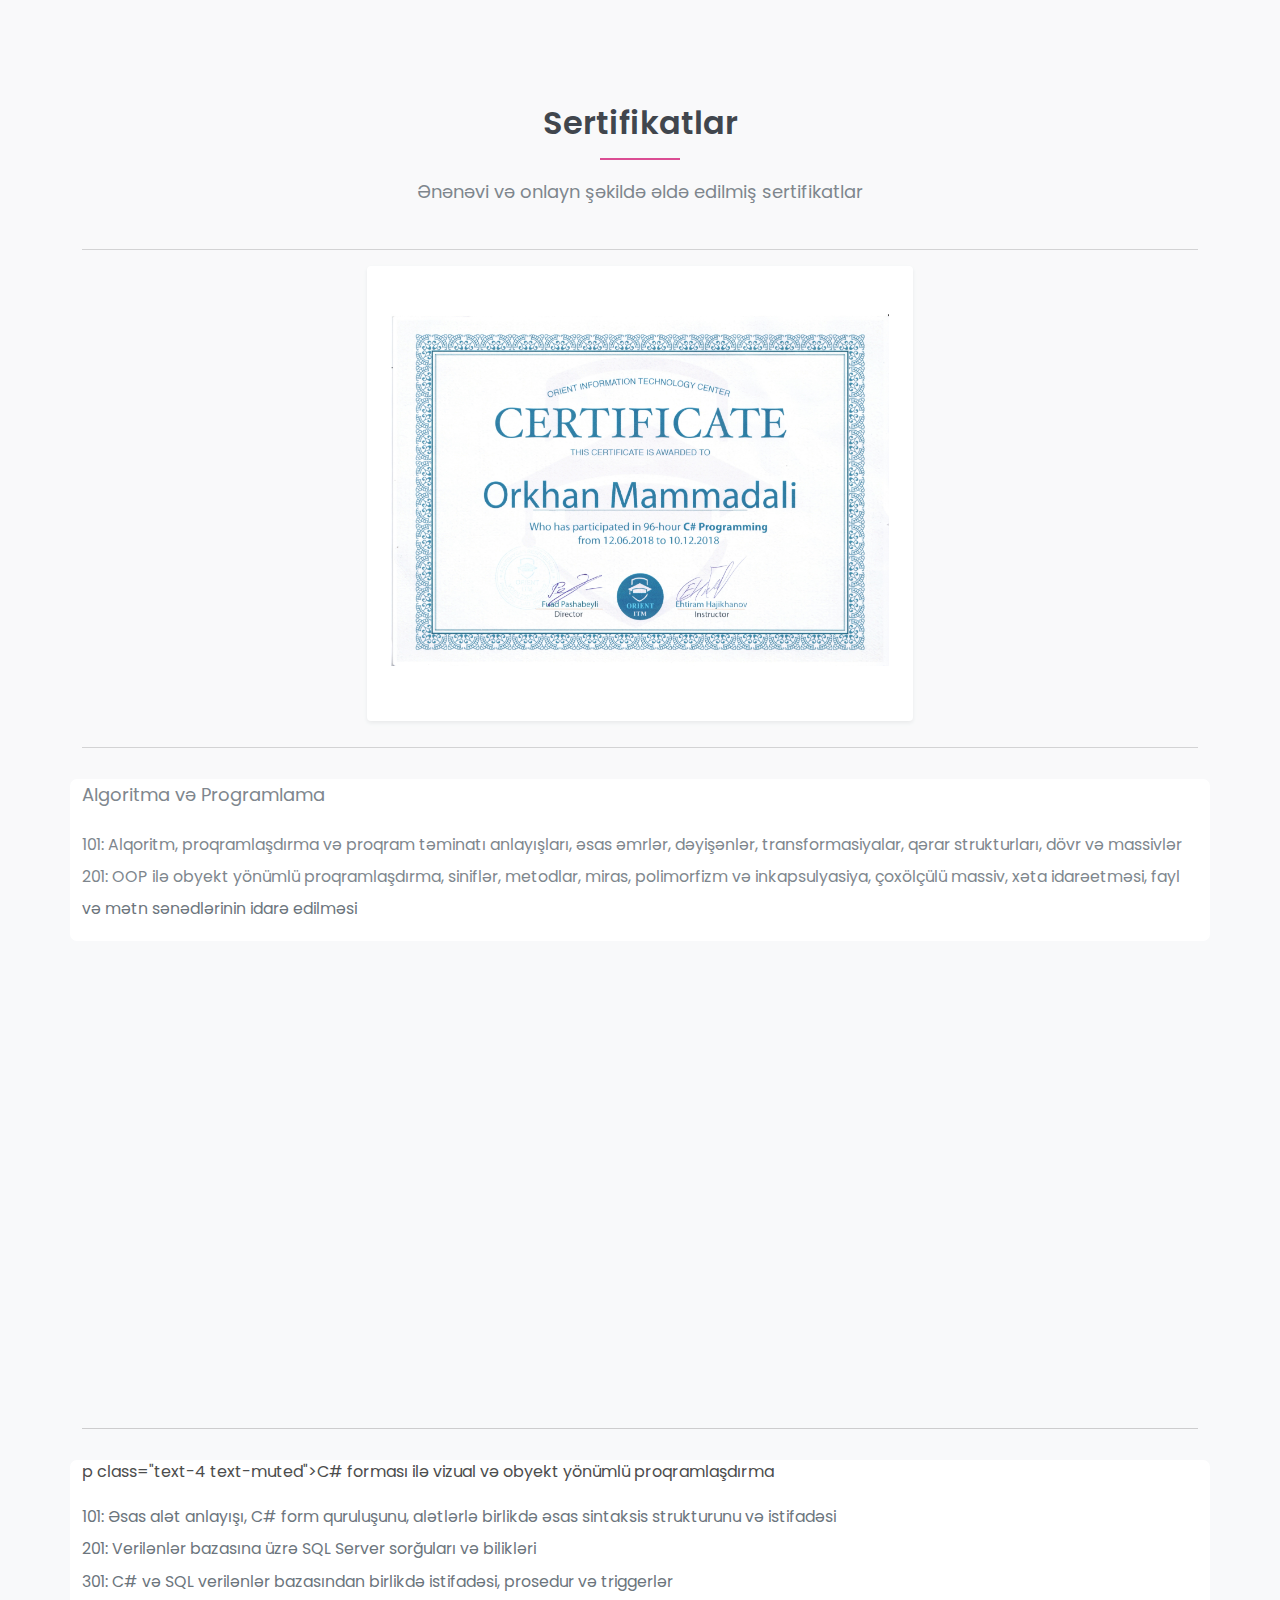
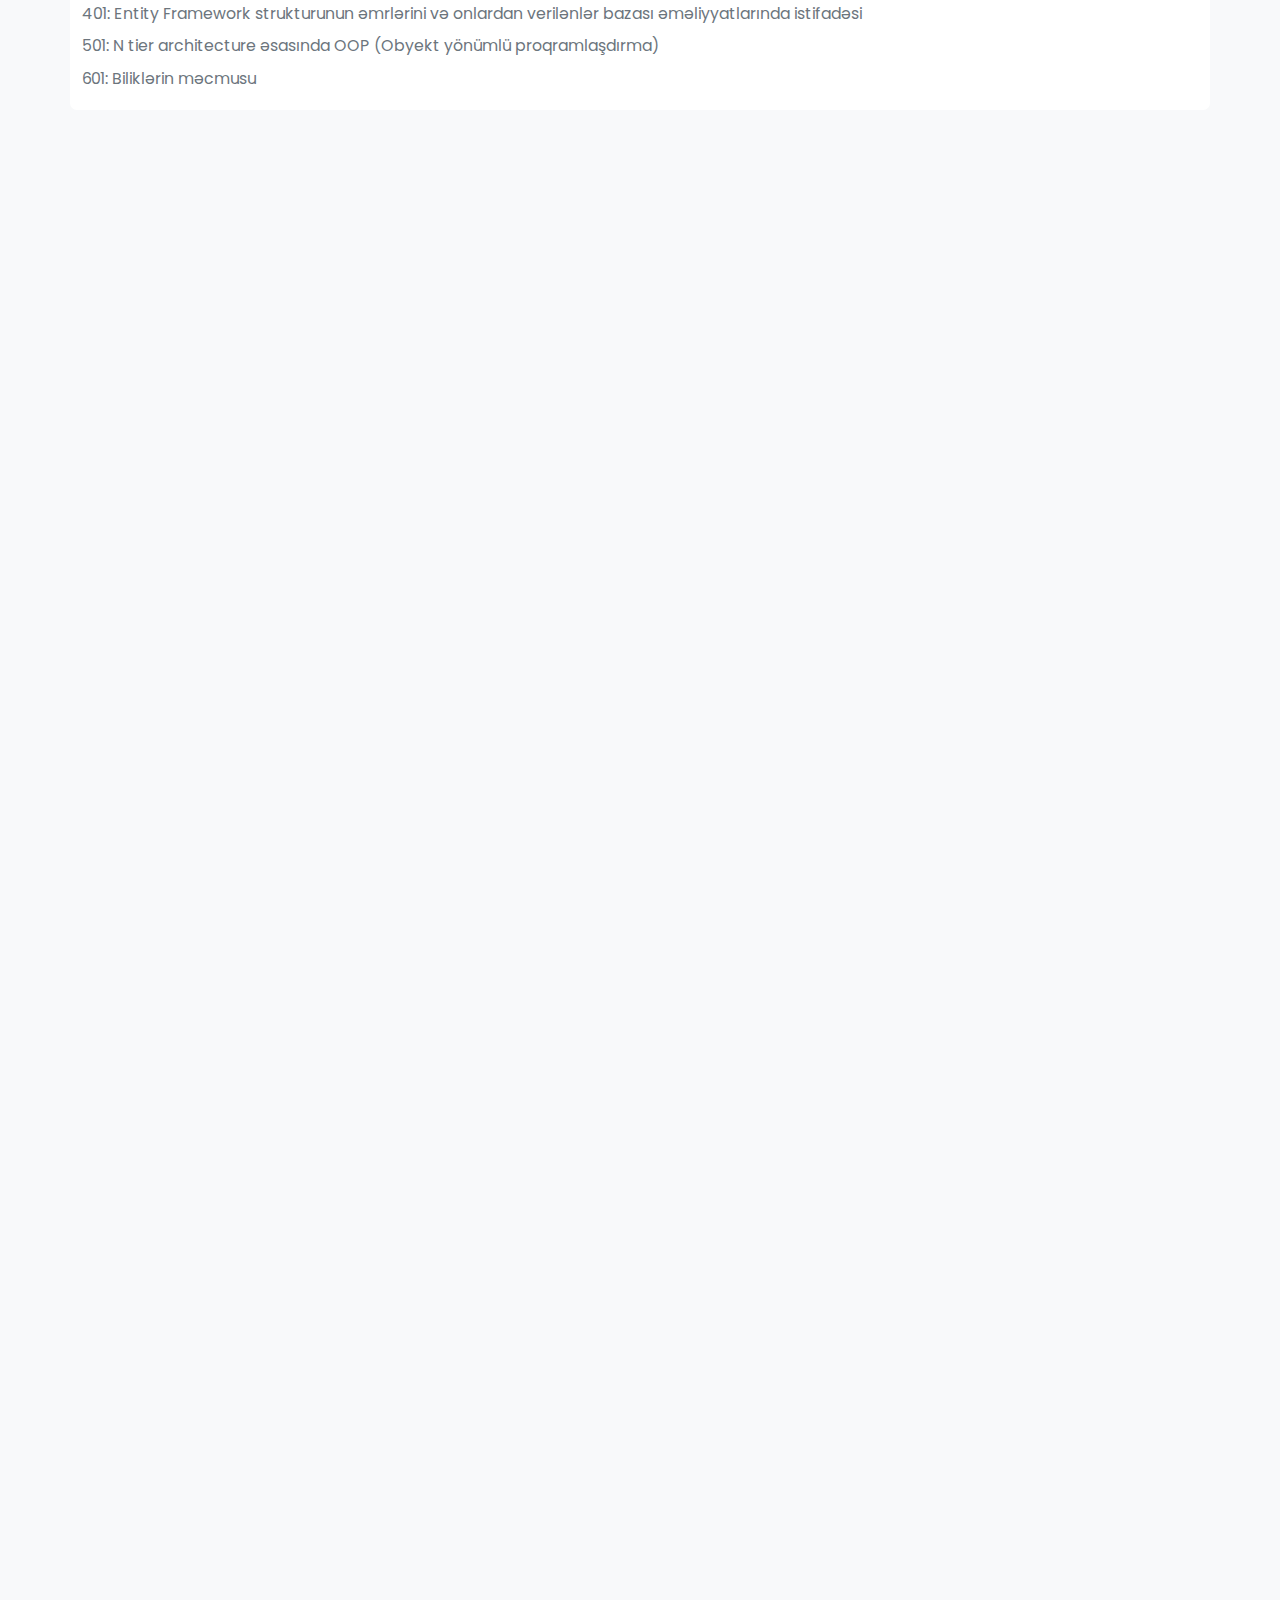
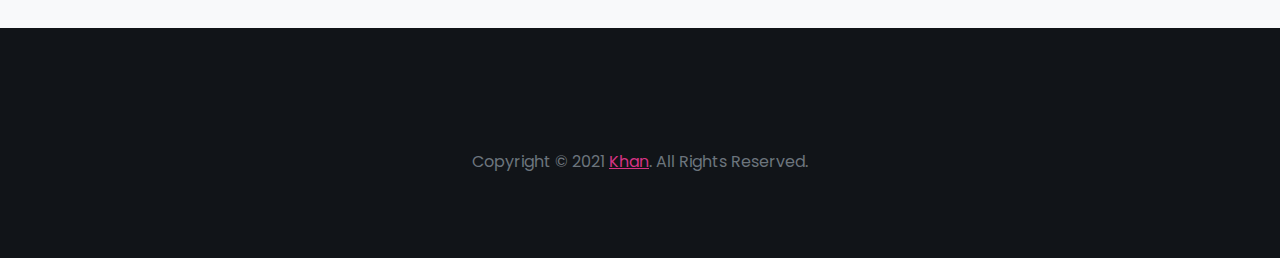
==== commit c1f67d73: "Update certificates.html" ====
--- a/certificates.html
+++ b/certificates.html
@@ -66,7 +66,7 @@
         </div>
         <!-- Heading End -->
         
-
+	      <hr/>
 	      <div class="row" style="justify-content: center;">
 			<div class="col-md-6">
 				<div class="row g-4 text-center" style="  justify-content: center; margin-bottom: 10px">
@@ -78,8 +78,9 @@
 				</div>
 			</div>
 		</div>
+	      <hr/>
 		<div class="row" style="justify-content: center;">
-			<div style="background-color:white; border-radius: 25px;">
+			<div style="background-color:white; border-radius: 7px; margin-bottom: 15 px; margin-top: 15px">
 				<p class="text-4 text-muted">Algoritma və Programlama</p>
 		        	<p class="text-4 text-muted"><small>
 					101: Alqoritm, proqramlaşdırma və proqram təminatı anlayışları, əsas əmrlər, dəyişənlər, transformasiyalar, qərar strukturları, dövr və massivlər <br/>
@@ -106,8 +107,9 @@
 				</div>
 			</div>
 		</div>
+	      	<hr/>
 		<div class="row" style="justify-content: center;">  
-			<div style="background-color:white; border-radius: 25px;">
+			<div style="background-color:white; border-radius: 7px; margin-bottom: 15 px; margin-top: 15px">
 				p class="text-4 text-muted">C# forması ilə vizual və obyekt yönümlü proqramlaşdırma</p>
 		        	<p class="text-4 text-muted"><small>
 					101: Əsas alət anlayışı, C# form quruluşunu, alətlərlə birlikdə əsas sintaksis strukturunu və istifadəsi  <br/>
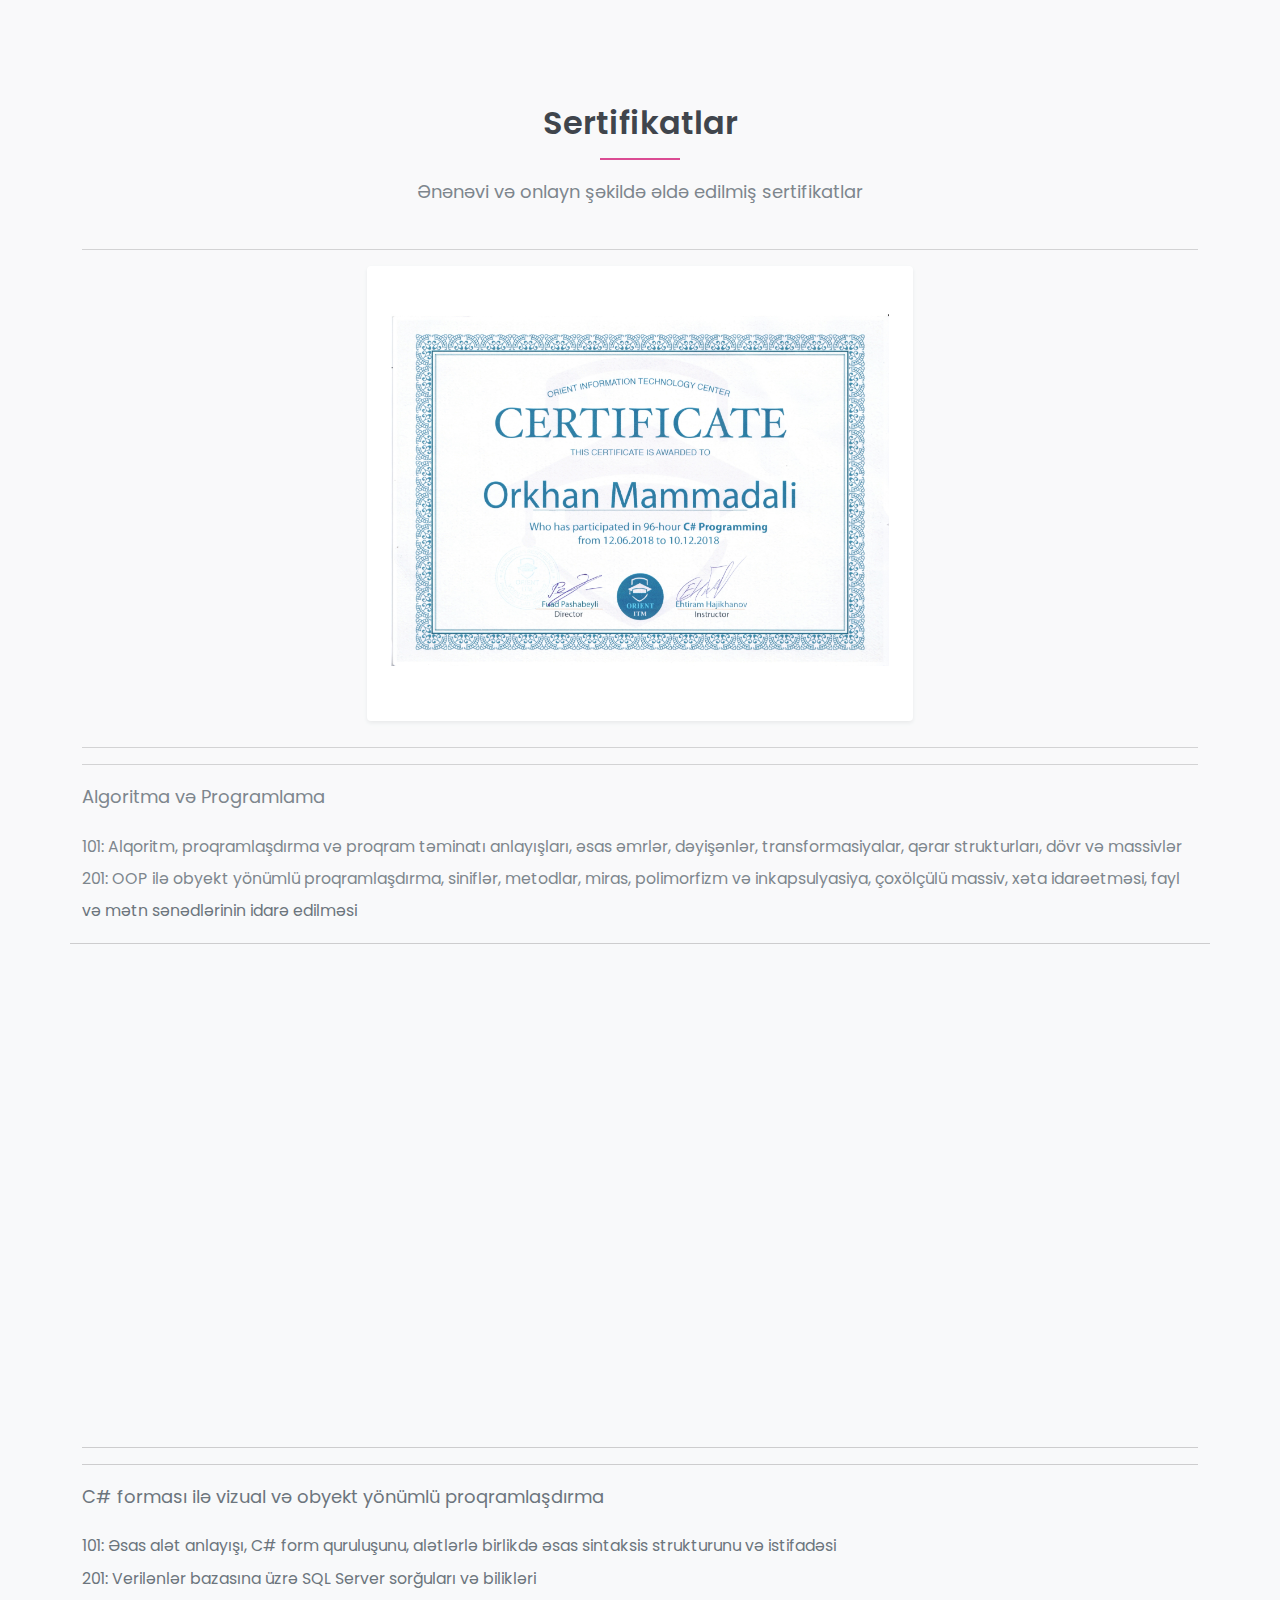
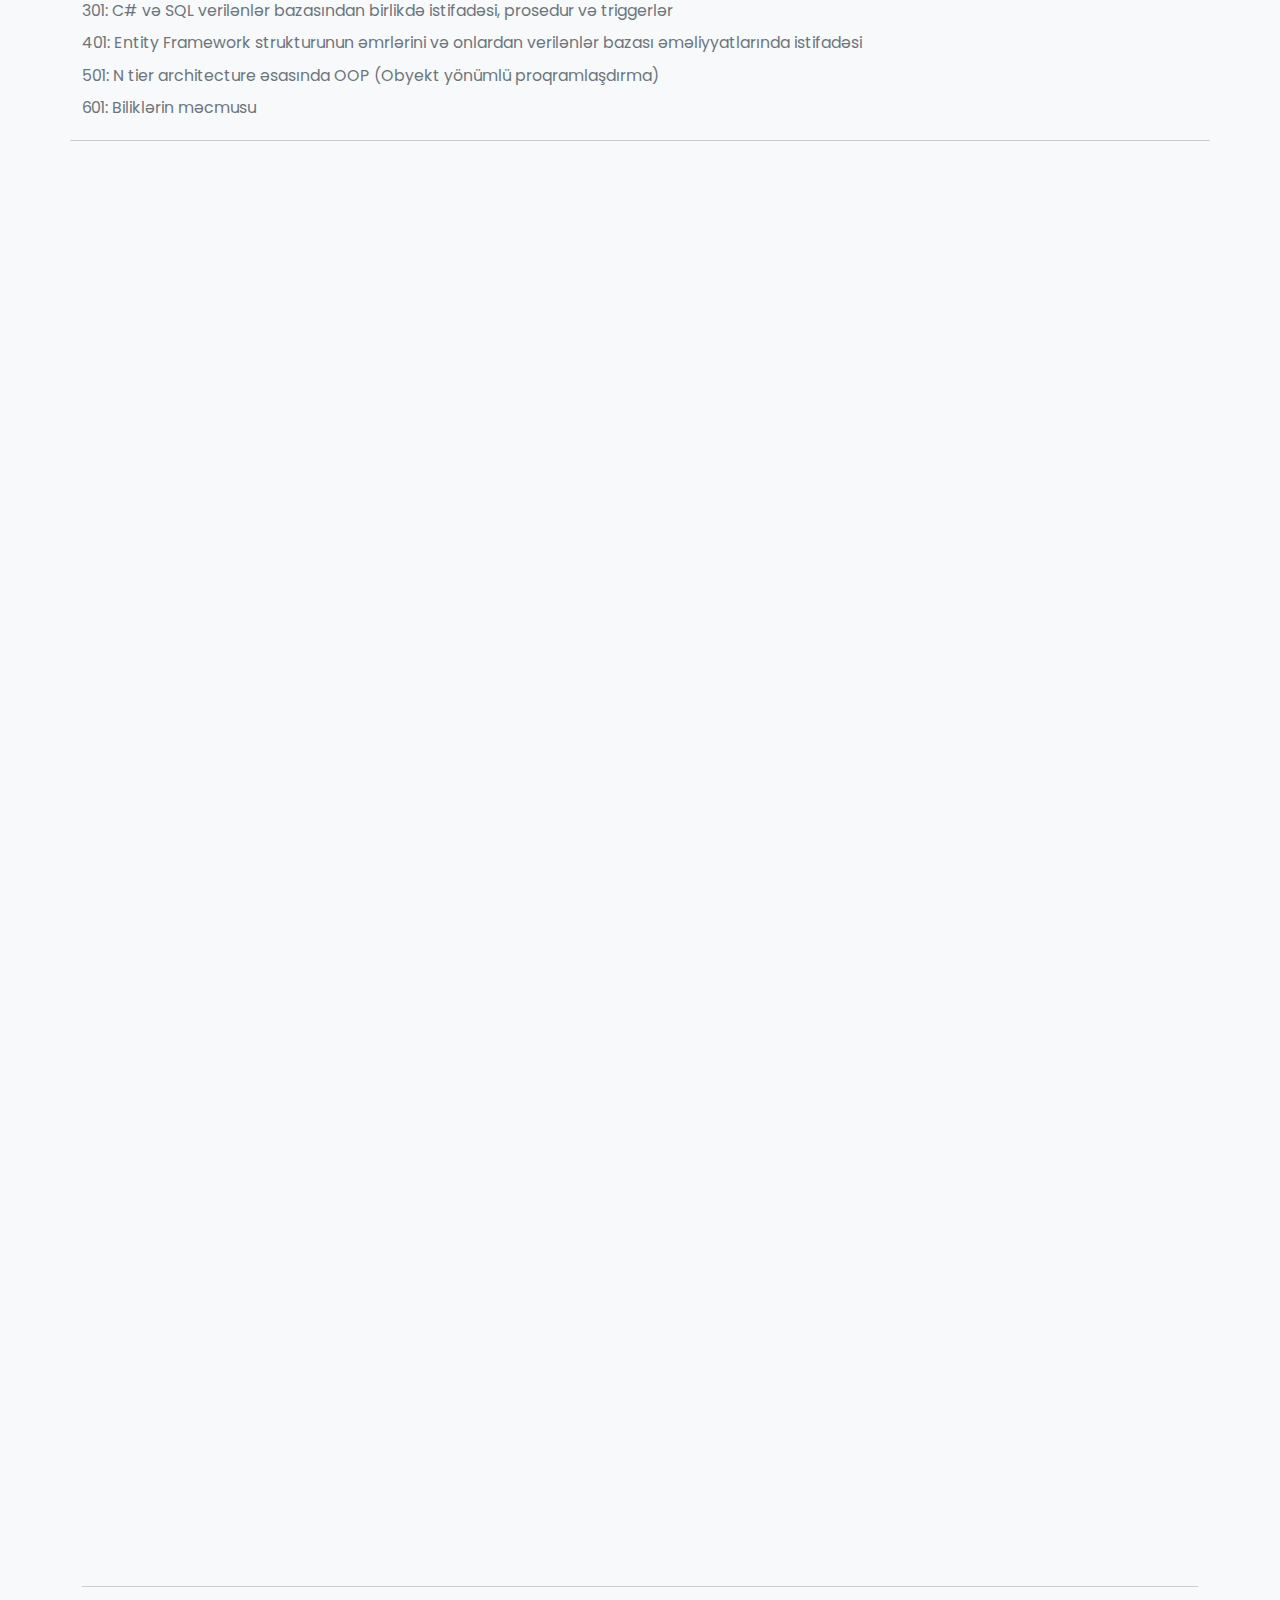
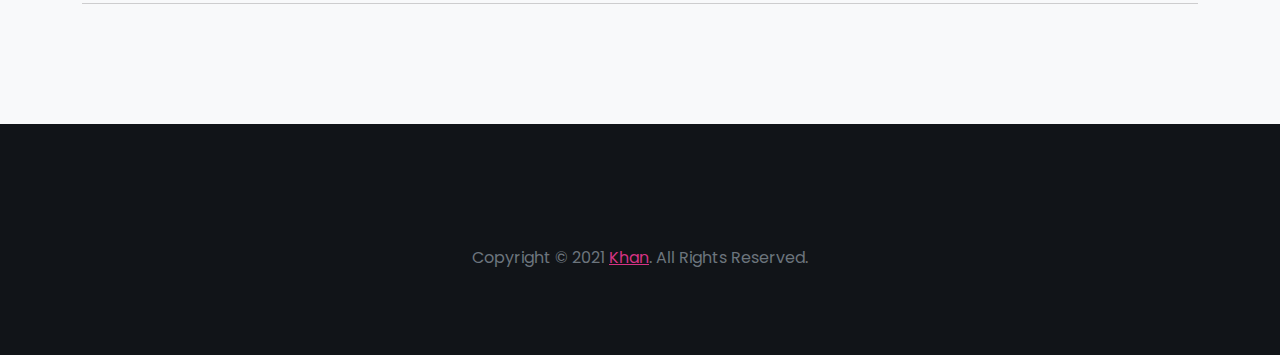
==== commit b83b776b: "Update certificates.html" ====
--- a/certificates.html
+++ b/certificates.html
@@ -79,15 +79,14 @@
 			</div>
 		</div>
 	      <hr/>
+	            	<hr/>
 		<div class="row" style="justify-content: center;">
-			<div style="background-color:white; border-radius: 7px; margin-bottom: 15 px; margin-top: 15px">
 				<p class="text-4 text-muted">Algoritma və Programlama</p>
 		        	<p class="text-4 text-muted"><small>
 					101: Alqoritm, proqramlaşdırma və proqram təminatı anlayışları, əsas əmrlər, dəyişənlər, transformasiyalar, qərar strukturları, dövr və massivlər <br/>
 					201: OOP ilə obyekt yönümlü proqramlaşdırma, siniflər, metodlar, miras, polimorfizm və inkapsulyasiya, çoxölçülü massiv, xəta idarəetməsi, fayl və mətn sənədlərinin idarə edilməsi
 				</small></p>
-			</div>
-
+      	<hr/>
 			<div class="col-md-6">
 				<div class="row g-4 text-center" style="  justify-content: center; margin-bottom: 10px">
 					<div class="col-sm-12 col-xl-12 wow ">
@@ -108,9 +107,9 @@
 			</div>
 		</div>
 	      	<hr/>
+	            	<hr/>
 		<div class="row" style="justify-content: center;">  
-			<div style="background-color:white; border-radius: 7px; margin-bottom: 15 px; margin-top: 15px">
-				p class="text-4 text-muted">C# forması ilə vizual və obyekt yönümlü proqramlaşdırma</p>
+				<p class="text-4 text-muted">C# forması ilə vizual və obyekt yönümlü proqramlaşdırma</p>
 		        	<p class="text-4 text-muted"><small>
 					101: Əsas alət anlayışı, C# form quruluşunu, alətlərlə birlikdə əsas sintaksis strukturunu və istifadəsi  <br/>
 					201: Verilənlər bazasına üzrə SQL Server sorğuları və bilikləri <br/>
@@ -119,8 +118,7 @@
 					501: N tier architecture əsasında OOP (Obyekt yönümlü proqramlaşdırma) <br/>
 					601: Biliklərin məcmusu
 				</small></p>
-			</div>
-
+      	<hr/>
 						    
 			<div class="col-md-6">
 				<div class="row g-4 text-center" style="  justify-content: center; margin-bottom: 10px">
@@ -168,7 +166,8 @@
 				</div>
 			</div>
 		</div>
-		
+		<hr/>
+	        <hr/>
 		
       </div>
     </section> 
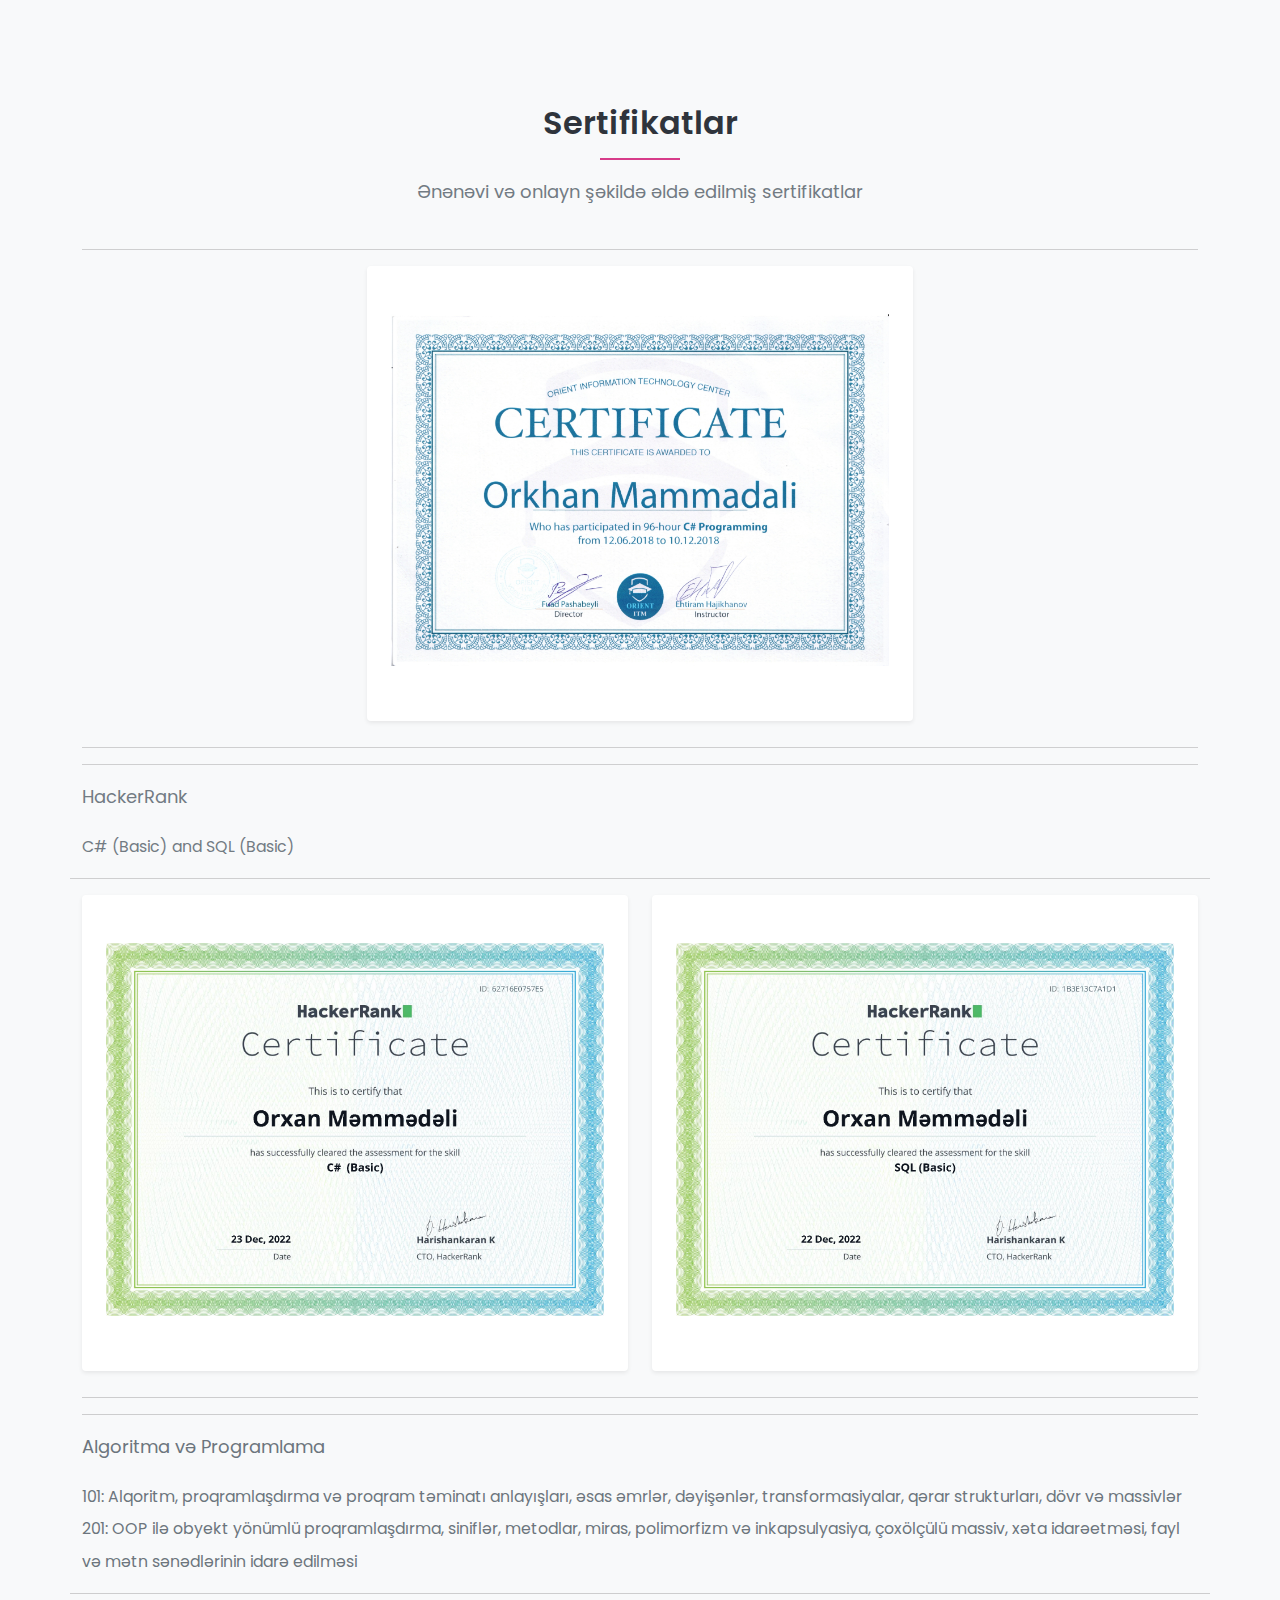
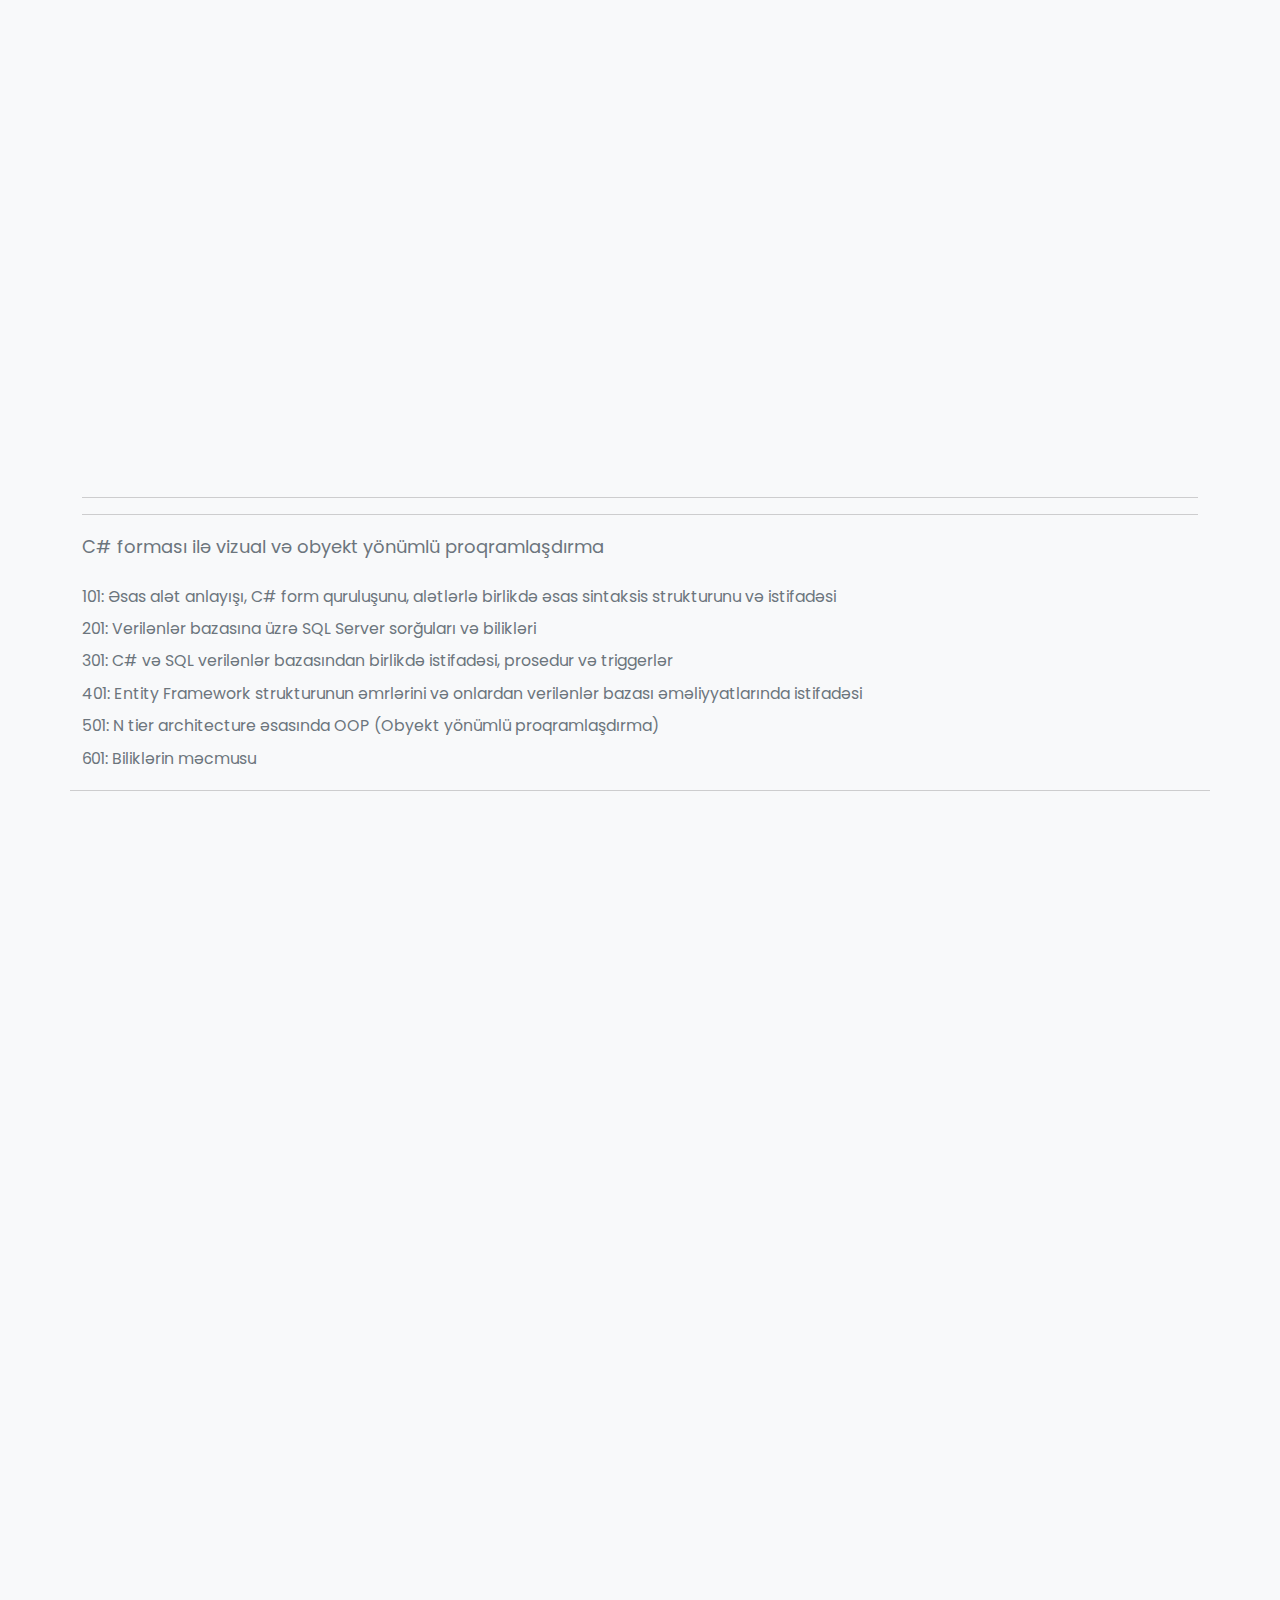
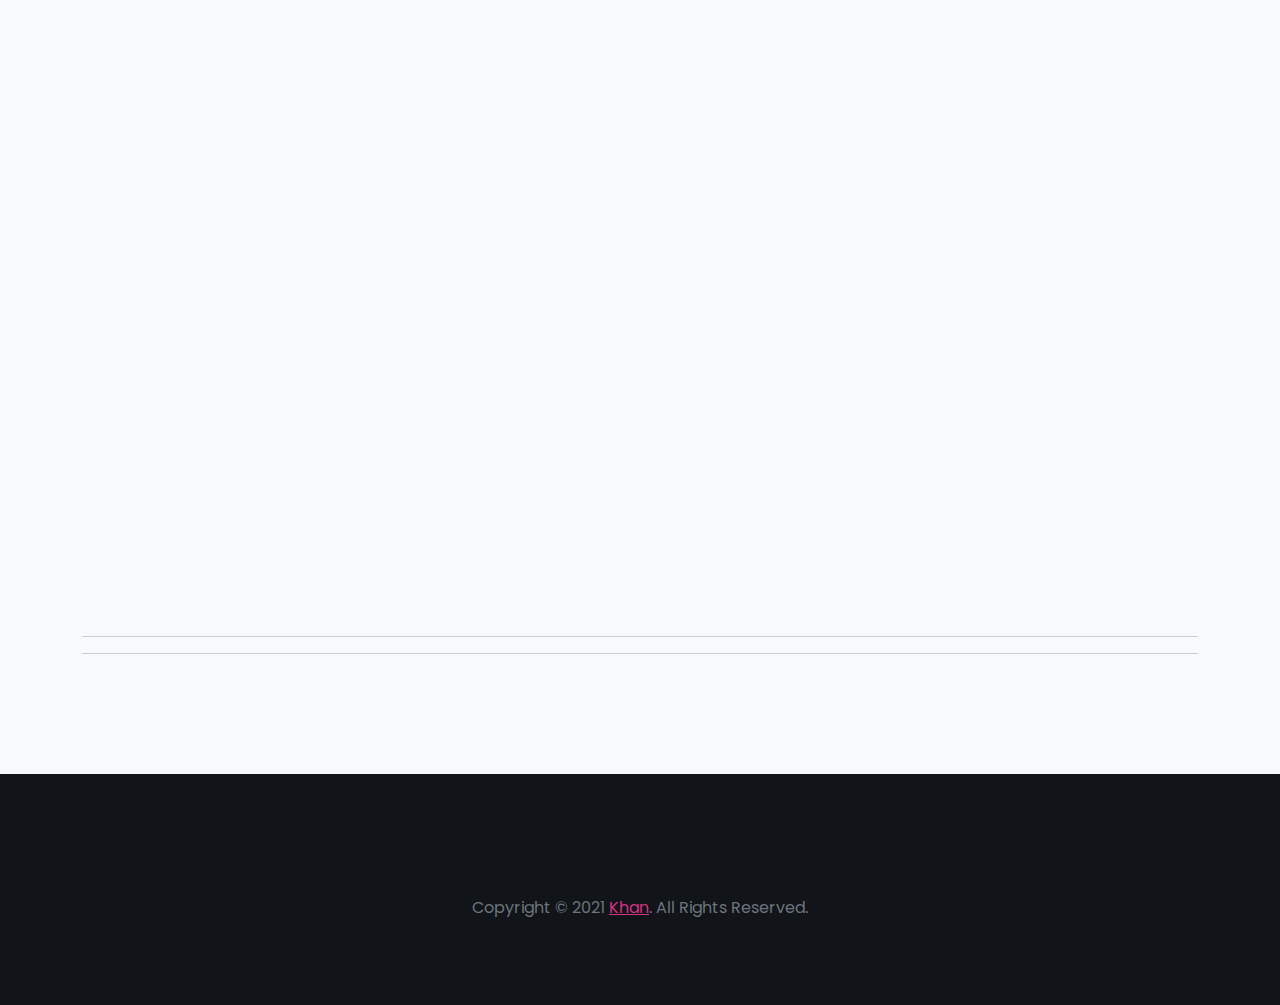
==== commit f62f84e8: "Update certificates.html" ====
--- a/certificates.html
+++ b/certificates.html
@@ -1,229 +1,234 @@
 <!DOCTYPE html>
 <html lang="en">
-<head>
-	<meta charset="UTF-8">
-	<meta http-equiv="X-UA-Compatible" content="IE=edge">
-	<meta name="viewport" content="width=device-width, initial-scale=1, minimum-scale=1.0, shrink-to-fit=no">
-	<meta property="og:image" content="https://i.ibb.co/7zdy6mn/KHAN.jpg" />
+  <head>
+    <meta charset="UTF-8">
+    <meta http-equiv="X-UA-Compatible" content="IE=edge">
+    <meta name="viewport" content="width=device-width, initial-scale=1, minimum-scale=1.0, shrink-to-fit=no">
+    <meta property="og:image" content="https://i.ibb.co/7zdy6mn/KHAN.jpg" />
     <meta property="og:description" content="Orxan Məmmədəli - online portfolio" />
     <meta property="og:title" content="KHAN" />
-	<link rel="shortcut icon" href="favicons/KHAN.png" />
-
+    <link rel="shortcut icon" href="favicons/KHAN.png" />
     <title>KHAN - Orxan Məmmədəli</title>
-	<meta name="description" content="">
-	<meta name="author" content="">
-	
-	<!-- Web Fonts -->
-	<link rel="stylesheet" href="https://fonts.googleapis.com/css?family=Poppins:100,200,300,400,500,600,700,800,900" type="text/css">
-	
-	<!-- Stylesheet
+    <meta name="description" content="">
+    <meta name="author" content="">
+    <!-- Web Fonts -->
+    <link rel="stylesheet" href="https://fonts.googleapis.com/css?family=Poppins:100,200,300,400,500,600,700,800,900" type="text/css">
+    <!-- Stylesheet
 	============================== -->
-	<!-- Animate -->
-	<link rel="stylesheet" type="text/css" href="css/animate-animate.min.css">
-	<!-- Bootstrap -->
-	<link rel="stylesheet" type="text/css" href="css/css-bootstrap.min.css">
-	<!-- Font Awesome Icon -->
-	<link rel="stylesheet" type="text/css" href="css/css-all.min.css">
-	<!-- Owl Carousel -->
-	<link rel="stylesheet" type="text/css" href="css/assets-owl.carousel.min.css">
-	<!-- Magnific Popup -->
-	<link rel="stylesheet" type="text/css" href="css/magnific-popup-magnific-popup.min.css">
-	<!-- Custom Stylesheet -->
-	<link rel="stylesheet" type="text/css" href="css/css-stylesheet.css">
-	<!-- Colors Css -->
-	<link id="color-switcher" type="text/css" rel="stylesheet" href="css/kenil-#">
-	
-
-</head>
-
-<body class="side-header" data-bs-spy="scroll" data-bs-target=".navbar" data-bs-offset="1">
-
-<!-- Preloader -->
-<div class="preloader">
-  <div class="lds-ellipsis"><div></div><div></div><div></div><div></div></div>
-</div>
-<!-- Preloader End --> 
-
-<!-- Document Wrapper   
+    <!-- Animate -->
+    <link rel="stylesheet" type="text/css" href="css/animate-animate.min.css">
+    <!-- Bootstrap -->
+    <link rel="stylesheet" type="text/css" href="css/css-bootstrap.min.css">
+    <!-- Font Awesome Icon -->
+    <link rel="stylesheet" type="text/css" href="css/css-all.min.css">
+    <!-- Owl Carousel -->
+    <link rel="stylesheet" type="text/css" href="css/assets-owl.carousel.min.css">
+    <!-- Magnific Popup -->
+    <link rel="stylesheet" type="text/css" href="css/magnific-popup-magnific-popup.min.css">
+    <!-- Custom Stylesheet -->
+    <link rel="stylesheet" type="text/css" href="css/css-stylesheet.css">
+    <!-- Colors Css -->
+    <link id="color-switcher" type="text/css" rel="stylesheet" href="css/kenil-#">
+  </head>
+  <body class="side-header" data-bs-spy="scroll" data-bs-target=".navbar" data-bs-offset="1">
+    <!-- Preloader -->
+    <div class="preloader">
+      <div class="lds-ellipsis">
+        <div></div>
+        <div></div>
+        <div></div>
+        <div></div>
+      </div>
+    </div>
+    <!-- Preloader End -->
+    <!-- Document Wrapper   
 =============================== -->
-
-  <!-- Content
+    <!-- Content
   ============================================= -->
-  <div id="content" role="main"> 
-    
-    
-    <!-- Services
+    <div id="content" role="main">
+      <!-- Services
     ============================================= -->
-    <section id="services" class="section bg-light">
-      <div class="container"> 
-        <!-- Heading -->
-        <div class="row mb-4 wow fadeIn">
-          <div class="col-lg-9 col-xl-8 mx-auto text-center">
-            <h2 class="fw-600 mb-3">Sertifikatlar</h2>
-            <hr class="heading-separator-line bg-primary opacity-10 mx-auto">
-            <p class="text-4 text-muted">Ənənəvi və onlayn şəkildə əldə edilmiş sertifikatlar</p>
-          </div>
+      <section id="services" class="section bg-light">
+        <div class="container">
+          <!-- Heading -->
+          <div class="row mb-4 wow fadeIn">
+            <div class="col-lg-9 col-xl-8 mx-auto text-center">
+              <h2 class="fw-600 mb-3">Sertifikatlar</h2>
+              <hr class="heading-separator-line bg-primary opacity-10 mx-auto">
+              <p class="text-4 text-muted">Ənənəvi və onlayn şəkildə əldə edilmiş sertifikatlar</p>
+            </div>
+          </div>
+          <!-- Heading End -->
+          <hr />
+          <div class="row" style="justify-content: center;">
+            <div class="col-md-6">
+              <div class="row g-4 text-center" style="  justify-content: center; margin-bottom: 10px">
+                <div class="col-sm-12 col-xl-12 wow ">
+                  <div class="featured-box bg-white text-center rounded shadow-sm py-5 px-4">
+                    <img src="certificateimages/Orient_Certificate.jpg" alt="Orient-ITM" style="width:100%; height:auto">
+                  </div>
+                </div>
+              </div>
+            </div>
+          </div>
+          <hr />
+          <hr />
+          <div class="row" style="justify-content: center;">
+            <p class="text-4 text-muted">HackerRank</p>
+            <p class="text-4 text-muted">
+              <small> C# (Basic) and SQL (Basic) </small>
+            </p>
+            <hr />
+            <div class="col-md-6">
+              <div class="row g-4 text-center" style="  justify-content: center; margin-bottom: 10px">
+                <div class="col-sm-12 col-xl-12 wow ">
+                  <div class="featured-box bg-white text-center rounded shadow-sm py-5 px-4">
+                    <img src="certificateimages/CSharp_Basic_Certificate_HackerRank.png" alt="Orient-ITM" style="width:100%; height:auto">
+                  </div>
+                </div>
+              </div>
+            </div>
+            <div class="col-md-6">
+              <div class="row g-4 text-center" style="  justify-content: center; margin-bottom: 10px">
+                <div class="col-sm-12 col-xl-12 wow ">
+                  <div class="featured-box bg-white text-center rounded shadow-sm py-5 px-4">
+                    <img src="certificateimages/SQL_Basic_Certificate_HackerRank.png" alt="Orient-ITM" style="width:100%; height:auto">
+                  </div>
+                </div>
+              </div>
+            </div>
+          </div>
+          <hr />
+          <hr />
+          <div class="row" style="justify-content: center;">
+            <p class="text-4 text-muted">Algoritma və Programlama</p>
+            <p class="text-4 text-muted">
+              <small> 101: Alqoritm, proqramlaşdırma və proqram təminatı anlayışları, əsas əmrlər, dəyişənlər, transformasiyalar, qərar strukturları, dövr və massivlər <br /> 201: OOP ilə obyekt yönümlü proqramlaşdırma, siniflər, metodlar, miras, polimorfizm və inkapsulyasiya, çoxölçülü massiv, xəta idarəetməsi, fayl və mətn sənədlərinin idarə edilməsi </small>
+            </p>
+            <hr />
+            <div class="col-md-6">
+              <div class="row g-4 text-center" style="  justify-content: center; margin-bottom: 10px">
+                <div class="col-sm-12 col-xl-12 wow ">
+                  <div class="featured-box bg-white text-center rounded shadow-sm py-5 px-4">
+                    <img src="certificateimages/AlgoritmaVeProgramlama101.jpg" alt="Orient-ITM" style="width:100%; height:auto">
+                  </div>
+                </div>
+              </div>
+            </div>
+            <div class="col-md-6">
+              <div class="row g-4 text-center" style="  justify-content: center; margin-bottom: 10px">
+                <div class="col-sm-12 col-xl-12 wow ">
+                  <div class="featured-box bg-white text-center rounded shadow-sm py-5 px-4">
+                    <img src="certificateimages/AlgoritmaVeProgramlama201.jpg" alt="Orient-ITM" style="width:100%; height:auto">
+                  </div>
+                </div>
+              </div>
+            </div>
+          </div>
+          <hr />
+          <hr />
+          <div class="row" style="justify-content: center;">
+            <p class="text-4 text-muted">C# forması ilə vizual və obyekt yönümlü proqramlaşdırma</p>
+            <p class="text-4 text-muted">
+              <small> 101: Əsas alət anlayışı, C# form quruluşunu, alətlərlə birlikdə əsas sintaksis strukturunu və istifadəsi <br /> 201: Verilənlər bazasına üzrə SQL Server sorğuları və bilikləri <br /> 301: C# və SQL verilənlər bazasından birlikdə istifadəsi, prosedur və triggerlər <br /> 401: Entity Framework strukturunun əmrlərini və onlardan verilənlər bazası əməliyyatlarında istifadəsi <br /> 501: N tier architecture əsasında OOP (Obyekt yönümlü proqramlaşdırma) <br /> 601: Biliklərin məcmusu </small>
+            </p>
+            <hr />
+            <div class="col-md-6">
+              <div class="row g-4 text-center" style="  justify-content: center; margin-bottom: 10px">
+                <div class="col-sm-12 col-xl-12 wow ">
+                  <div class="featured-box bg-white text-center rounded shadow-sm py-5 px-4">
+                    <img src="certificateimages/FormIleGörselVeNesneTabanlıProgramlama101.jpg" alt="Orient-ITM" style="width:100%; height:auto">
+                  </div>
+                </div>
+              </div>
+            </div>
+            <div class="col-md-6">
+              <div class="row g-4 text-center" style="  justify-content: center; margin-bottom: 10px">
+                <div class="col-sm-12 col-xl-12 wow ">
+                  <div class="featured-box bg-white text-center rounded shadow-sm py-5 px-4">
+                    <img src="certificateimages/FormIleGörselVeNesneTabanlıProgramlama201.jpg" alt="Orient-ITM" style="width:100%; height:auto">
+                  </div>
+                </div>
+              </div>
+            </div>
+            <div class="col-md-6">
+              <div class="row g-4 text-center" style="  justify-content: center; margin-bottom: 10px">
+                <div class="col-sm-12 col-xl-12 wow ">
+                  <div class="featured-box bg-white text-center rounded shadow-sm py-5 px-4">
+                    <img src="certificateimages/FormIleGörselVeNesneTabanlıProgramlama301.jpg" alt="Orient-ITM" style="width:100%; height:auto">
+                  </div>
+                </div>
+              </div>
+            </div>
+            <div class="col-md-6">
+              <div class="row g-4 text-center" style="  justify-content: center; margin-bottom: 10px">
+                <div class="col-sm-12 col-xl-12 wow ">
+                  <div class="featured-box bg-white text-center rounded shadow-sm py-5 px-4">
+                    <img src="certificateimages/FormIleGörselVeNesneTabanlıProgramlama401.jpg" alt="Orient-ITM" style="width:100%; height:auto">
+                  </div>
+                </div>
+              </div>
+            </div>
+            <div class="col-md-6">
+              <div class="row g-4 text-center" style="  justify-content: center; margin-bottom: 10px">
+                <div class="col-sm-12 col-xl-12 wow ">
+                  <div class="featured-box bg-white text-center rounded shadow-sm py-5 px-4">
+                    <img src="certificateimages/FormIleGörselVeNesneTabanlıProgramlama501.jpg" alt="Orient-ITM" style="width:100%; height:auto">
+                  </div>
+                </div>
+              </div>
+            </div>
+          </div>
+          <hr />
+          <hr />
         </div>
-        <!-- Heading End -->
-        
-	      <hr/>
-	      <div class="row" style="justify-content: center;">
-			<div class="col-md-6">
-				<div class="row g-4 text-center" style="  justify-content: center; margin-bottom: 10px">
-					<div class="col-sm-12 col-xl-12 wow ">
-						<div class="featured-box bg-white text-center rounded shadow-sm py-5 px-4">
-							<img src="certificateimages/Orient_Certificate.jpg" alt="Orient-ITM" style="width:100%; height:auto">
-						</div>
-					</div>
-				</div>
-			</div>
-		</div>
-	      <hr/>
-	            	<hr/>
-		<div class="row" style="justify-content: center;">
-				<p class="text-4 text-muted">Algoritma və Programlama</p>
-		        	<p class="text-4 text-muted"><small>
-					101: Alqoritm, proqramlaşdırma və proqram təminatı anlayışları, əsas əmrlər, dəyişənlər, transformasiyalar, qərar strukturları, dövr və massivlər <br/>
-					201: OOP ilə obyekt yönümlü proqramlaşdırma, siniflər, metodlar, miras, polimorfizm və inkapsulyasiya, çoxölçülü massiv, xəta idarəetməsi, fayl və mətn sənədlərinin idarə edilməsi
-				</small></p>
-      	<hr/>
-			<div class="col-md-6">
-				<div class="row g-4 text-center" style="  justify-content: center; margin-bottom: 10px">
-					<div class="col-sm-12 col-xl-12 wow ">
-						<div class="featured-box bg-white text-center rounded shadow-sm py-5 px-4">
-							<img src="certificateimages/AlgoritmaVeProgramlama101.jpg" alt="Orient-ITM" style="width:100%; height:auto">
-						</div>
-					</div>
-				</div>
-			</div>
-			<div class="col-md-6">
-				<div class="row g-4 text-center" style="  justify-content: center; margin-bottom: 10px">
-					<div class="col-sm-12 col-xl-12 wow ">
-						<div class="featured-box bg-white text-center rounded shadow-sm py-5 px-4">
-							<img src="certificateimages/AlgoritmaVeProgramlama201.jpg" alt="Orient-ITM" style="width:100%; height:auto">
-						</div>
-					</div>
-				</div>
-			</div>
-		</div>
-	      	<hr/>
-	            	<hr/>
-		<div class="row" style="justify-content: center;">  
-				<p class="text-4 text-muted">C# forması ilə vizual və obyekt yönümlü proqramlaşdırma</p>
-		        	<p class="text-4 text-muted"><small>
-					101: Əsas alət anlayışı, C# form quruluşunu, alətlərlə birlikdə əsas sintaksis strukturunu və istifadəsi  <br/>
-					201: Verilənlər bazasına üzrə SQL Server sorğuları və bilikləri <br/>
-					301: C# və SQL verilənlər bazasından birlikdə istifadəsi, prosedur və triggerlər <br/>
-					401: Entity Framework strukturunun əmrlərini və onlardan verilənlər bazası əməliyyatlarında istifadəsi <br/>
-					501: N tier architecture əsasında OOP (Obyekt yönümlü proqramlaşdırma) <br/>
-					601: Biliklərin məcmusu
-				</small></p>
-      	<hr/>
-						    
-			<div class="col-md-6">
-				<div class="row g-4 text-center" style="  justify-content: center; margin-bottom: 10px">
-					<div class="col-sm-12 col-xl-12 wow ">
-						<div class="featured-box bg-white text-center rounded shadow-sm py-5 px-4">
-							<img src="certificateimages/FormIleGörselVeNesneTabanlıProgramlama101.jpg" alt="Orient-ITM" style="width:100%; height:auto">
-						</div>
-					</div>
-				</div>
-			</div>
-			<div class="col-md-6">
-				<div class="row g-4 text-center" style="  justify-content: center; margin-bottom: 10px">
-					<div class="col-sm-12 col-xl-12 wow ">
-						<div class="featured-box bg-white text-center rounded shadow-sm py-5 px-4">
-							<img src="certificateimages/FormIleGörselVeNesneTabanlıProgramlama201.jpg" alt="Orient-ITM" style="width:100%; height:auto">
-						</div>
-					</div>
-				</div>
-			</div>
-						<div class="col-md-6">
-				<div class="row g-4 text-center" style="  justify-content: center; margin-bottom: 10px">
-					<div class="col-sm-12 col-xl-12 wow ">
-						<div class="featured-box bg-white text-center rounded shadow-sm py-5 px-4">
-							<img src="certificateimages/FormIleGörselVeNesneTabanlıProgramlama301.jpg" alt="Orient-ITM" style="width:100%; height:auto">
-						</div>
-					</div>
-				</div>
-			</div>
-			<div class="col-md-6">
-				<div class="row g-4 text-center" style="  justify-content: center; margin-bottom: 10px">
-					<div class="col-sm-12 col-xl-12 wow ">
-						<div class="featured-box bg-white text-center rounded shadow-sm py-5 px-4">
-							<img src="certificateimages/FormIleGörselVeNesneTabanlıProgramlama401.jpg" alt="Orient-ITM" style="width:100%; height:auto">
-						</div>
-					</div>
-				</div>
-			</div>
-			<div class="col-md-6">
-				<div class="row g-4 text-center" style="  justify-content: center; margin-bottom: 10px">
-					<div class="col-sm-12 col-xl-12 wow ">
-						<div class="featured-box bg-white text-center rounded shadow-sm py-5 px-4">
-							<img src="certificateimages/FormIleGörselVeNesneTabanlıProgramlama501.jpg" alt="Orient-ITM" style="width:100%; height:auto">
-						</div>
-					</div>
-				</div>
-			</div>
-		</div>
-		<hr/>
-	        <hr/>
-		
-      </div>
-    </section> 
-     <!--Services end -->
-    
-  
-  <!-- Footer
+      </section>
+      <!--Services end -->
+      <!-- Footer
   ============================================= -->
-  <footer id="footer" class="section bg-dark footer-text-light">
-    <div class="container">
-      <ul class="social-icons social-icons-lg social-icons-muted justify-content-center mb-3 wow bounceIn">
-        <!-- <li class="social-icons-twitter"><a data-bs-toggle="tooltip" href="https://twitter.com/harnishdesign/" target="_blank" title="Twitter"><i class="fab fa-twitter"></i></a></li>
-        <li class="social-icons-facebook"><a data-bs-toggle="tooltip" href="http://www.facebook.com/harnishdesign/" target="_blank" title="Facebook"><i class="fab fa-facebook-f"></i></a></li>
-        <li class="social-icons-linkedin"><a data-bs-toggle="tooltip" href="http://www.linkedin.com/" target="_blank" title="Linkedin"><i class="fab fa-linkedin-in"></i></a></li>
-        <li class="social-icons-dribbble"><a data-bs-toggle="tooltip" href="http://www.dribbble.com/harnishdesign/" target="_blank" title="Dribbble"><i class="fab fa-dribbble"></i></a></li> -->
-        <li class="social-icons-github"><a data-bs-toggle="tooltip" href="https://github.com/OrxanMemmedeli" target="_blank" title="GitHub"><i class="fab fa-github"></i></a></li>
-      </ul>
-      <p class="text-muted text-center">Copyright &copy; 2021 <a href="#">Khan</a>. All Rights Reserved.</p>
-      <!-- <ul class="nav text-2 justify-content-center wow fadeIn">
-        <li class="nav-item"> <a class="nav-link" data-bs-toggle="modal" data-bs-target="#terms-policy" href="#">Terms &amp; Policy</a></li>
-        <li class="nav-item"> <a class="nav-link" data-bs-toggle="modal" data-bs-target="#disclaimer" href="#">Disclaimer</a></li> 
-      </ul> -->
-
+      <footer id="footer" class="section bg-dark footer-text-light">
+        <div class="container">
+          <ul class="social-icons social-icons-lg social-icons-muted justify-content-center mb-3 wow bounceIn">
+            <!-- <li class="social-icons-twitter"><a data-bs-toggle="tooltip" href="https://twitter.com/harnishdesign/" target="_blank" title="Twitter"><i class="fab fa-twitter"></i></a></li><li class="social-icons-facebook"><a data-bs-toggle="tooltip" href="http://www.facebook.com/harnishdesign/" target="_blank" title="Facebook"><i class="fab fa-facebook-f"></i></a></li><li class="social-icons-linkedin"><a data-bs-toggle="tooltip" href="http://www.linkedin.com/" target="_blank" title="Linkedin"><i class="fab fa-linkedin-in"></i></a></li><li class="social-icons-dribbble"><a data-bs-toggle="tooltip" href="http://www.dribbble.com/harnishdesign/" target="_blank" title="Dribbble"><i class="fab fa-dribbble"></i></a></li> -->
+            <li class="social-icons-github">
+              <a data-bs-toggle="tooltip" href="https://github.com/OrxanMemmedeli" target="_blank" title="GitHub">
+                <i class="fab fa-github"></i>
+              </a>
+            </li>
+          </ul>
+          <p class="text-muted text-center">Copyright &copy; 2021 <a href="#">Khan</a>. All Rights Reserved. </p>
+          <!-- <ul class="nav text-2 justify-content-center wow fadeIn"><li class="nav-item"><a class="nav-link" data-bs-toggle="modal" data-bs-target="#terms-policy" href="#">Terms &amp; Policy</a></li><li class="nav-item"><a class="nav-link" data-bs-toggle="modal" data-bs-target="#disclaimer" href="#">Disclaimer</a></li></ul> -->
+        </div>
+      </footer>
+      <!-- Footer end -->
     </div>
-  </footer>
-  <!-- Footer end --> 
-  
-</div>
-<!-- Document Wrapper end --> 
-<!-- JavaScript --> 
-<script src="js/jquery-jquery.min.js"></script> 
-<script src="js/js-bootstrap.bundle.min.js"></script> 
-<!-- Easing --> 
-<script src="js/jquery.easing-jquery.easing.min.js"></script> 
-<!-- Appear --> 
-<script src="js/jquery.appear-jquery.appear.min.js"></script> 
-<!-- Images Loaded --> 
-<script src="js/imagesloaded-imagesloaded.pkgd.min.js"></script> 
-<!-- Counter --> 
-<script src="js/jquery.countTo-jquery.countTo.min.js"></script> 
-<!-- Parallax Bg --> 
-<script src="js/parallaxie-parallaxie.min.js"></script> 
-<!-- Typed --> 
-<script src="js/typed-typed.min.js"></script> 
-<!-- WOW animation --> 
-<script src="js/wow-wow.min.js"></script> 
-<!-- Owl Carousel --> 
-<script src="js/owl.carousel-owl.carousel.min.js"></script> 
-<!-- isotope Portfolio Filter --> 
-<script src="js/isotope-isotope.pkgd.min.js"></script> 
-<!-- Magnific Popup --> 
-<script src="js/magnific-popup-jquery.magnific-popup.min.js"></script> 
-<!-- Style Switcher --> 
-<script src="js/4812-js-switcher.min.js"></script> 
-<!-- Custom Script --> 
-<script src="js/5412-js-theme.js"></script>
-	
-</body>
+    <!-- Document Wrapper end -->
+    <!-- JavaScript -->
+    <script src="js/jquery-jquery.min.js"></script>
+    <script src="js/js-bootstrap.bundle.min.js"></script>
+    <!-- Easing -->
+    <script src="js/jquery.easing-jquery.easing.min.js"></script>
+    <!-- Appear -->
+    <script src="js/jquery.appear-jquery.appear.min.js"></script>
+    <!-- Images Loaded -->
+    <script src="js/imagesloaded-imagesloaded.pkgd.min.js"></script>
+    <!-- Counter -->
+    <script src="js/jquery.countTo-jquery.countTo.min.js"></script>
+    <!-- Parallax Bg -->
+    <script src="js/parallaxie-parallaxie.min.js"></script>
+    <!-- Typed -->
+    <script src="js/typed-typed.min.js"></script>
+    <!-- WOW animation -->
+    <script src="js/wow-wow.min.js"></script>
+    <!-- Owl Carousel -->
+    <script src="js/owl.carousel-owl.carousel.min.js"></script>
+    <!-- isotope Portfolio Filter -->
+    <script src="js/isotope-isotope.pkgd.min.js"></script>
+    <!-- Magnific Popup -->
+    <script src="js/magnific-popup-jquery.magnific-popup.min.js"></script>
+    <!-- Style Switcher -->
+    <script src="js/4812-js-switcher.min.js"></script>
+    <!-- Custom Script -->
+    <script src="js/5412-js-theme.js"></script>
+  </body>
 </html>
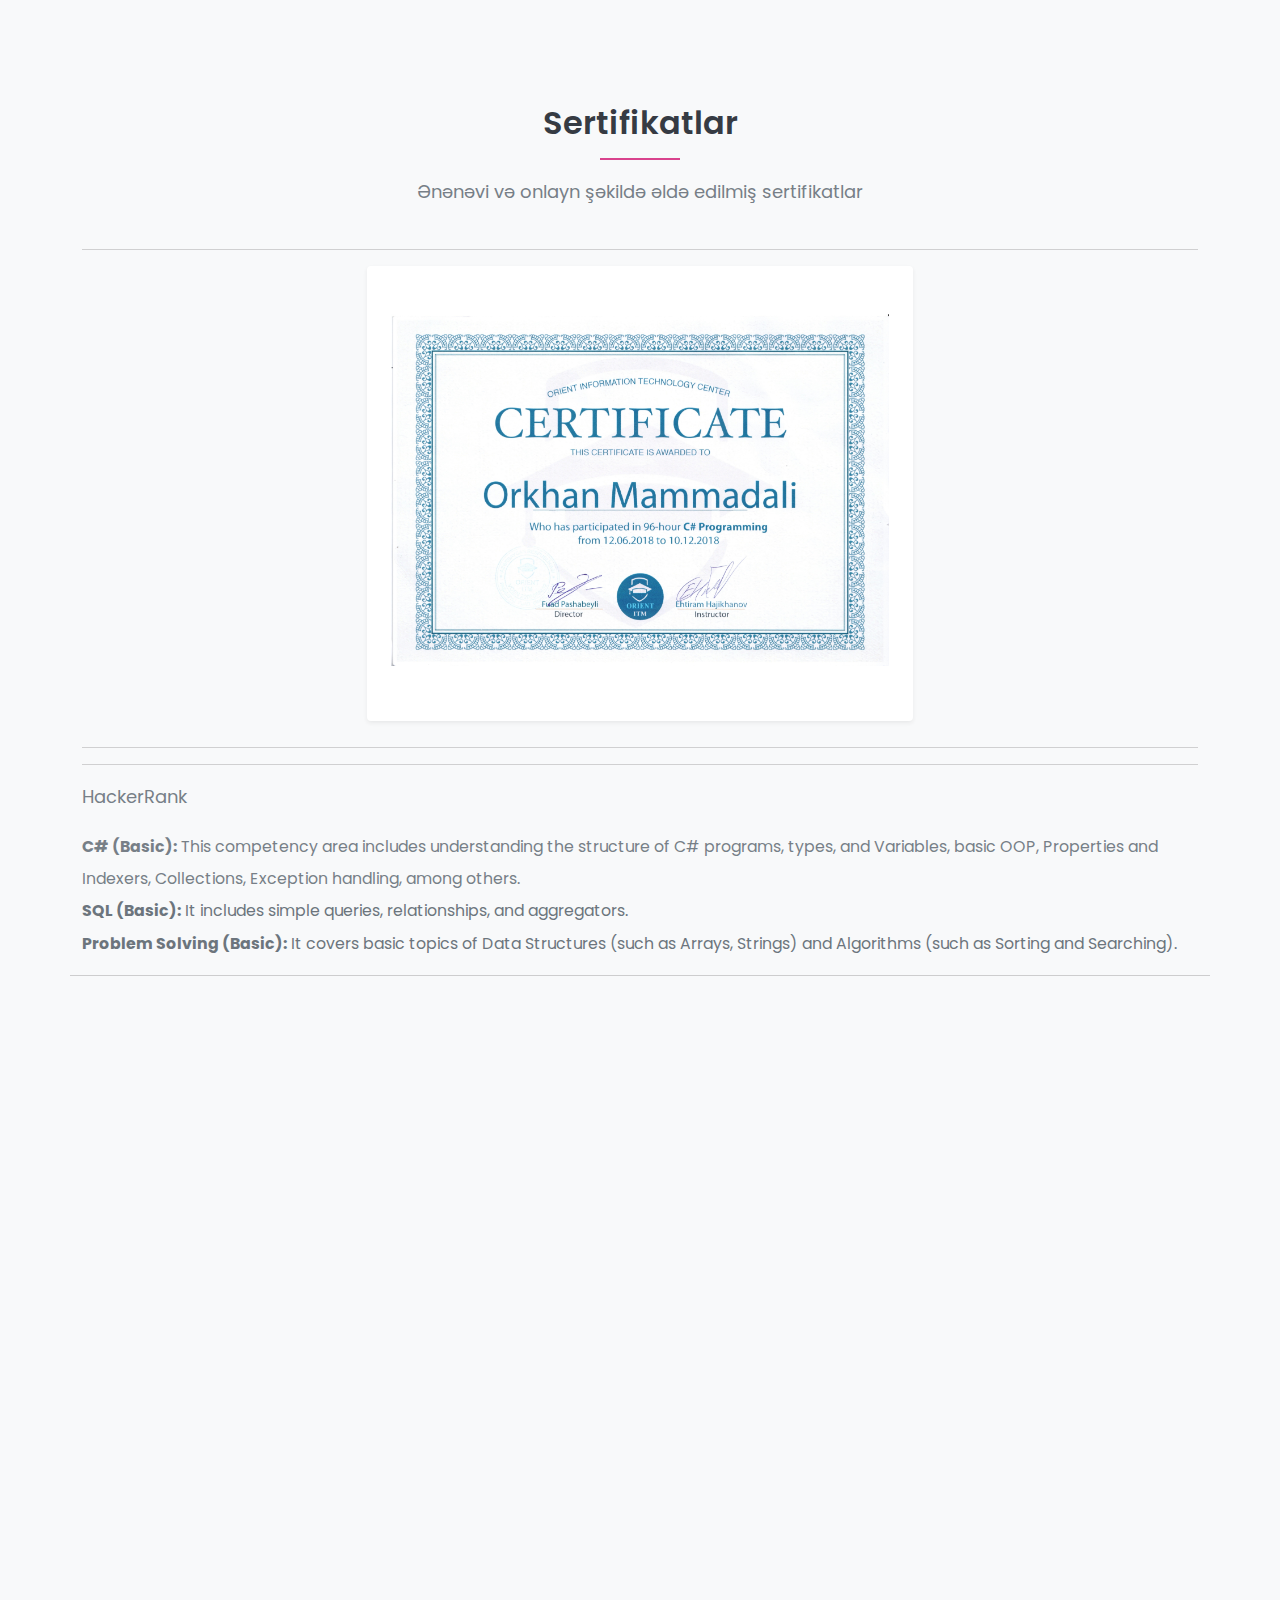
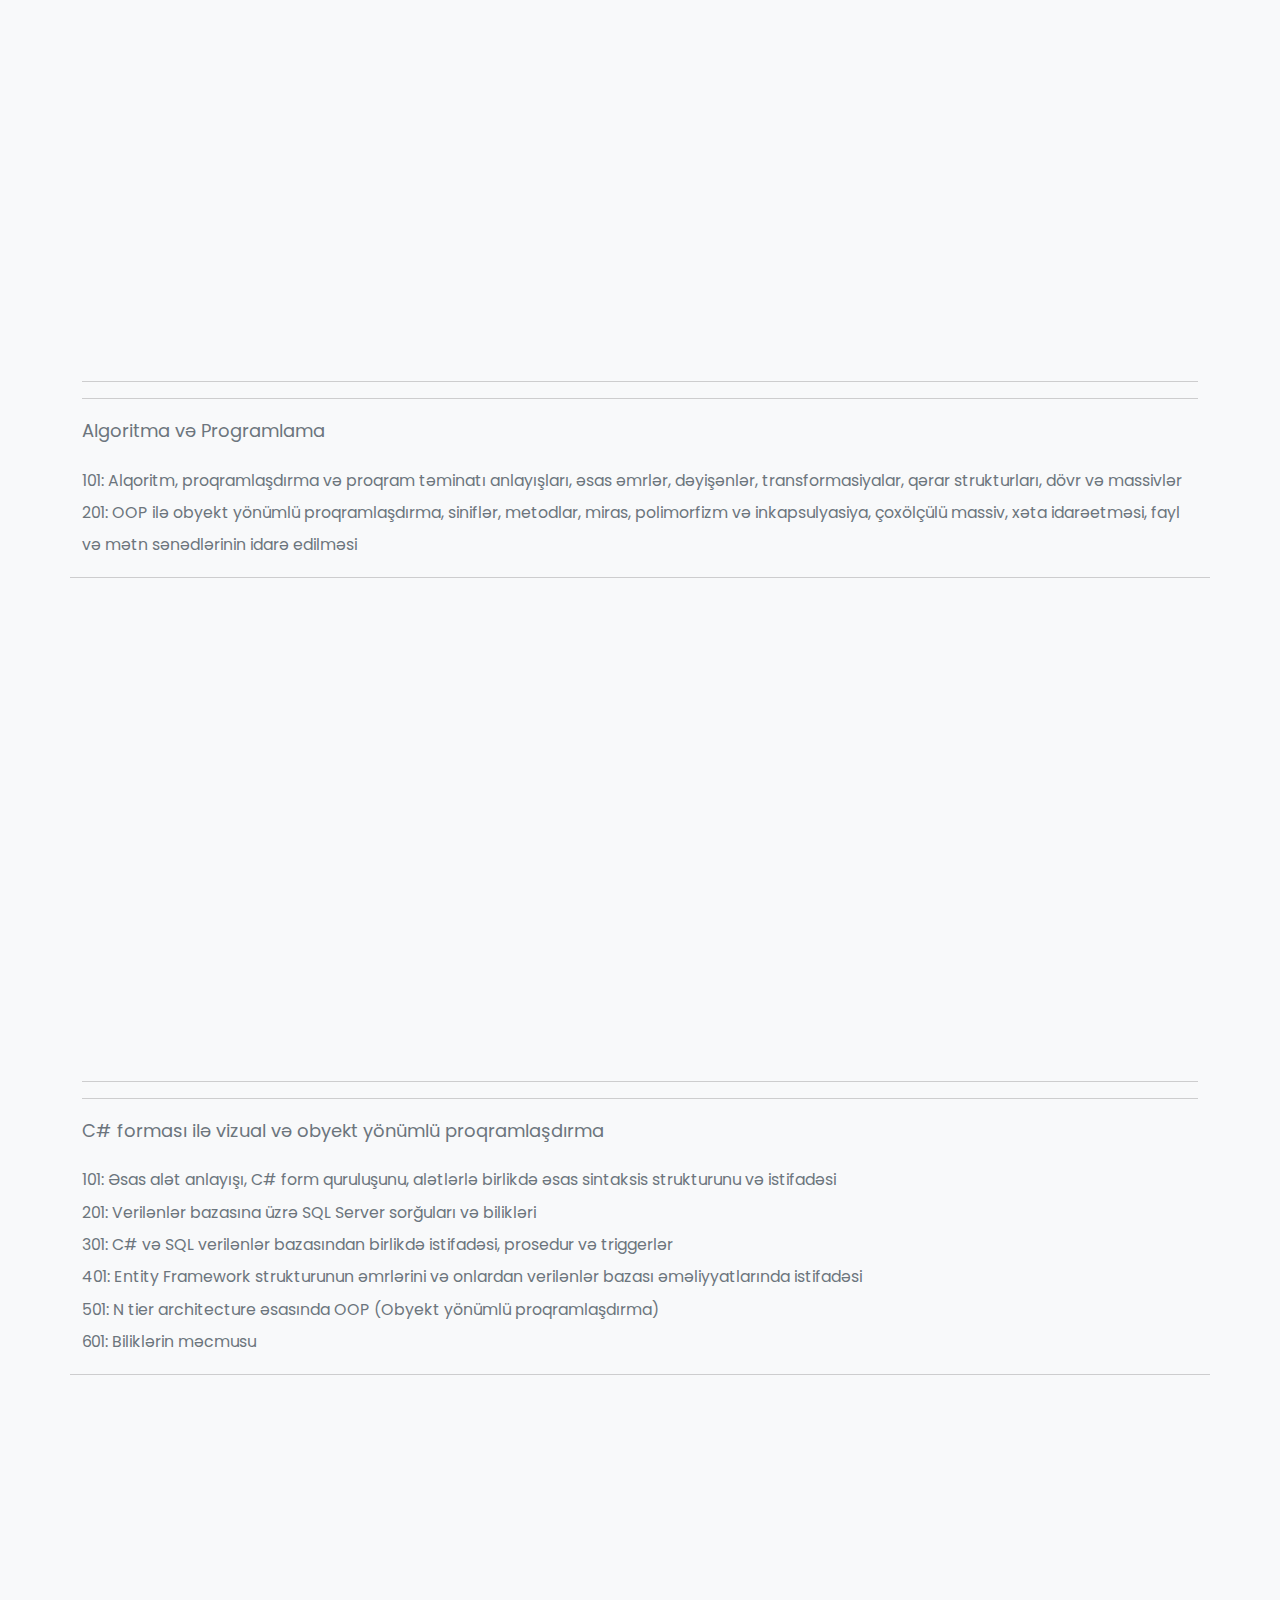
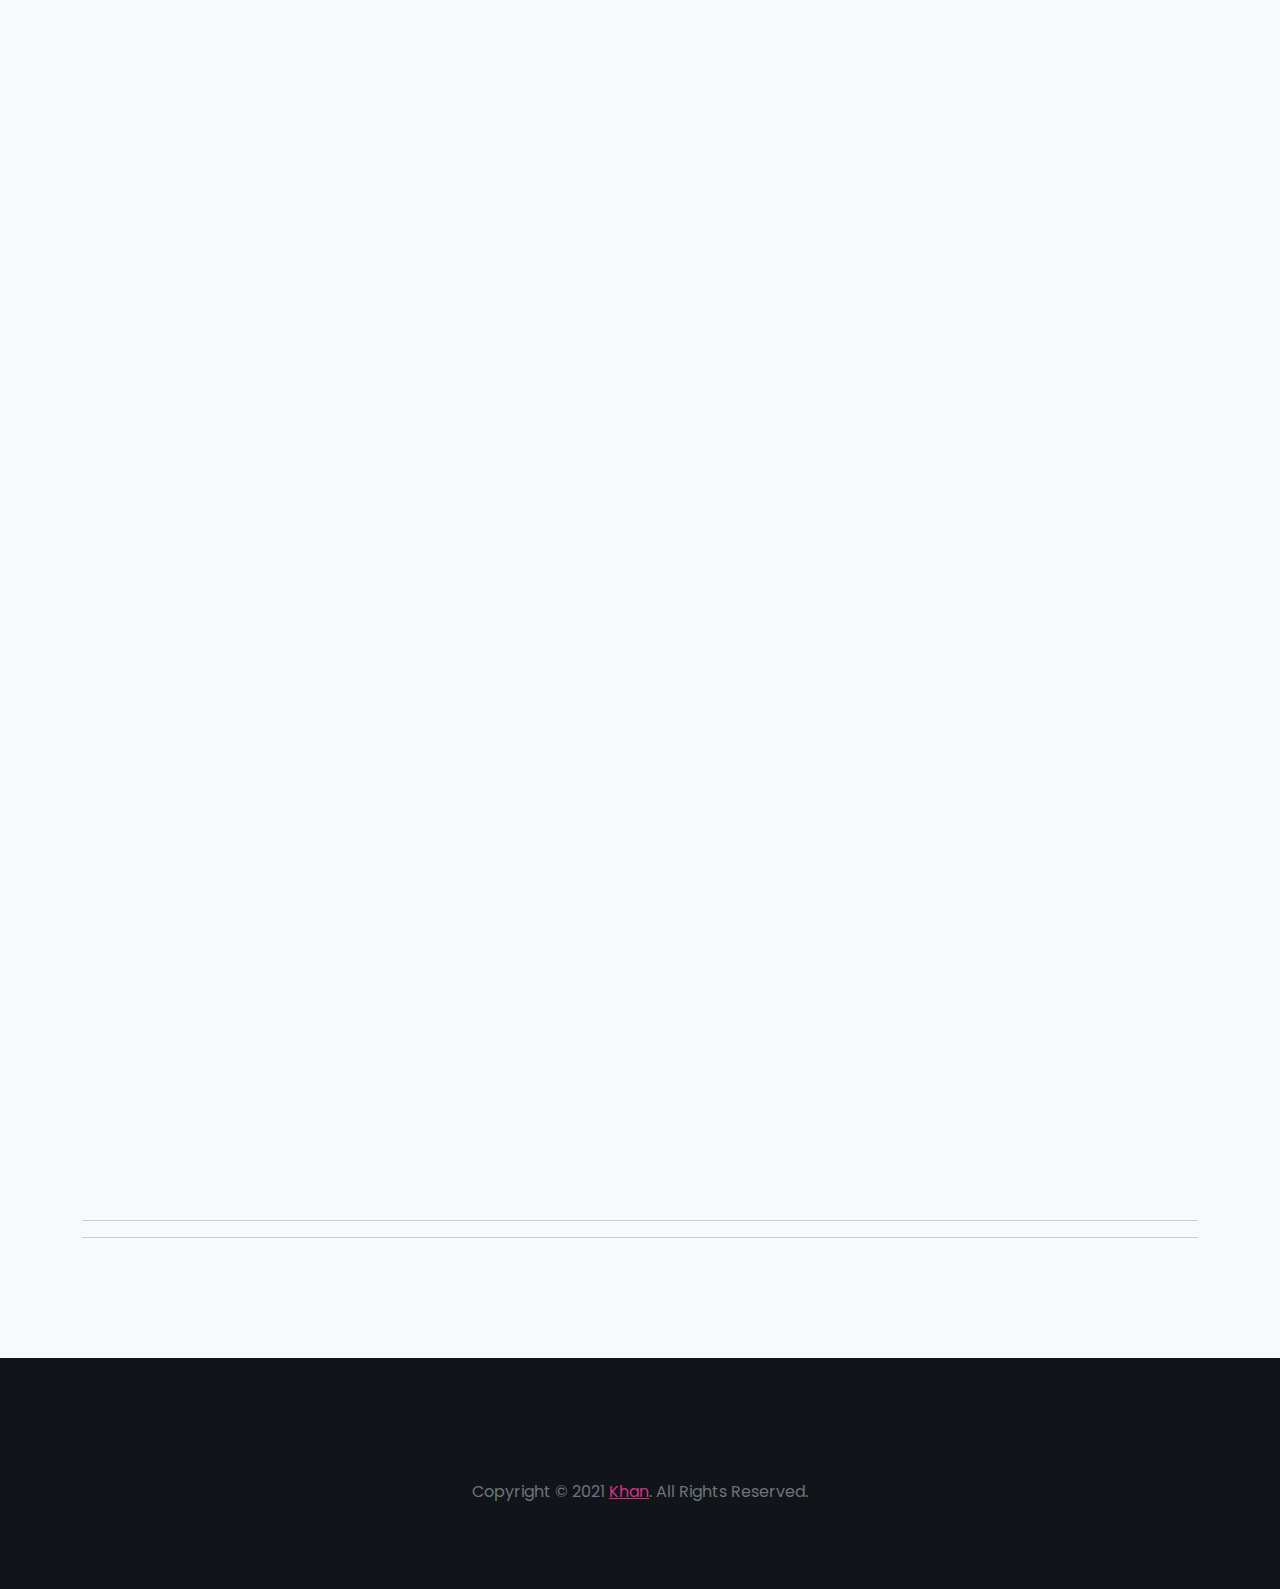
==== commit 1e3d63a5: "Update certificates.html" ====
--- a/certificates.html
+++ b/certificates.html
@@ -76,7 +76,10 @@
           <div class="row" style="justify-content: center;">
             <p class="text-4 text-muted">HackerRank</p>
             <p class="text-4 text-muted">
-              <small> C# (Basic) and SQL (Basic) </small>
+              <small>
+                <strong>C# (Basic):</strong> This competency area includes understanding the structure of C# programs, types, and Variables, basic OOP, Properties and Indexers, Collections, Exception handling, among others. </br>
+                <strong>SQL (Basic):</strong> It includes simple queries, relationships, and aggregators. </br>
+                <strong>Problem Solving (Basic):</strong> It covers basic topics of Data Structures (such as Arrays, Strings) and Algorithms (such as Sorting and Searching). </small>
             </p>
             <hr />
             <div class="col-md-6">
@@ -93,6 +96,15 @@
                 <div class="col-sm-12 col-xl-12 wow ">
                   <div class="featured-box bg-white text-center rounded shadow-sm py-5 px-4">
                     <img src="certificateimages/SQL_Basic_Certificate_HackerRank.png" alt="Orient-ITM" style="width:100%; height:auto">
+                  </div>
+                </div>
+              </div>
+            </div>
+            <div class="col-md-6">
+              <div class="row g-4 text-center" style="  justify-content: center; margin-bottom: 10px">
+                <div class="col-sm-12 col-xl-12 wow ">
+                  <div class="featured-box bg-white text-center rounded shadow-sm py-5 px-4">
+                    <img src="certificateimages/Problem_Solving_Basic_HackerRank.png" alt="Orient-ITM" style="width:100%; height:auto">
                   </div>
                 </div>
               </div>
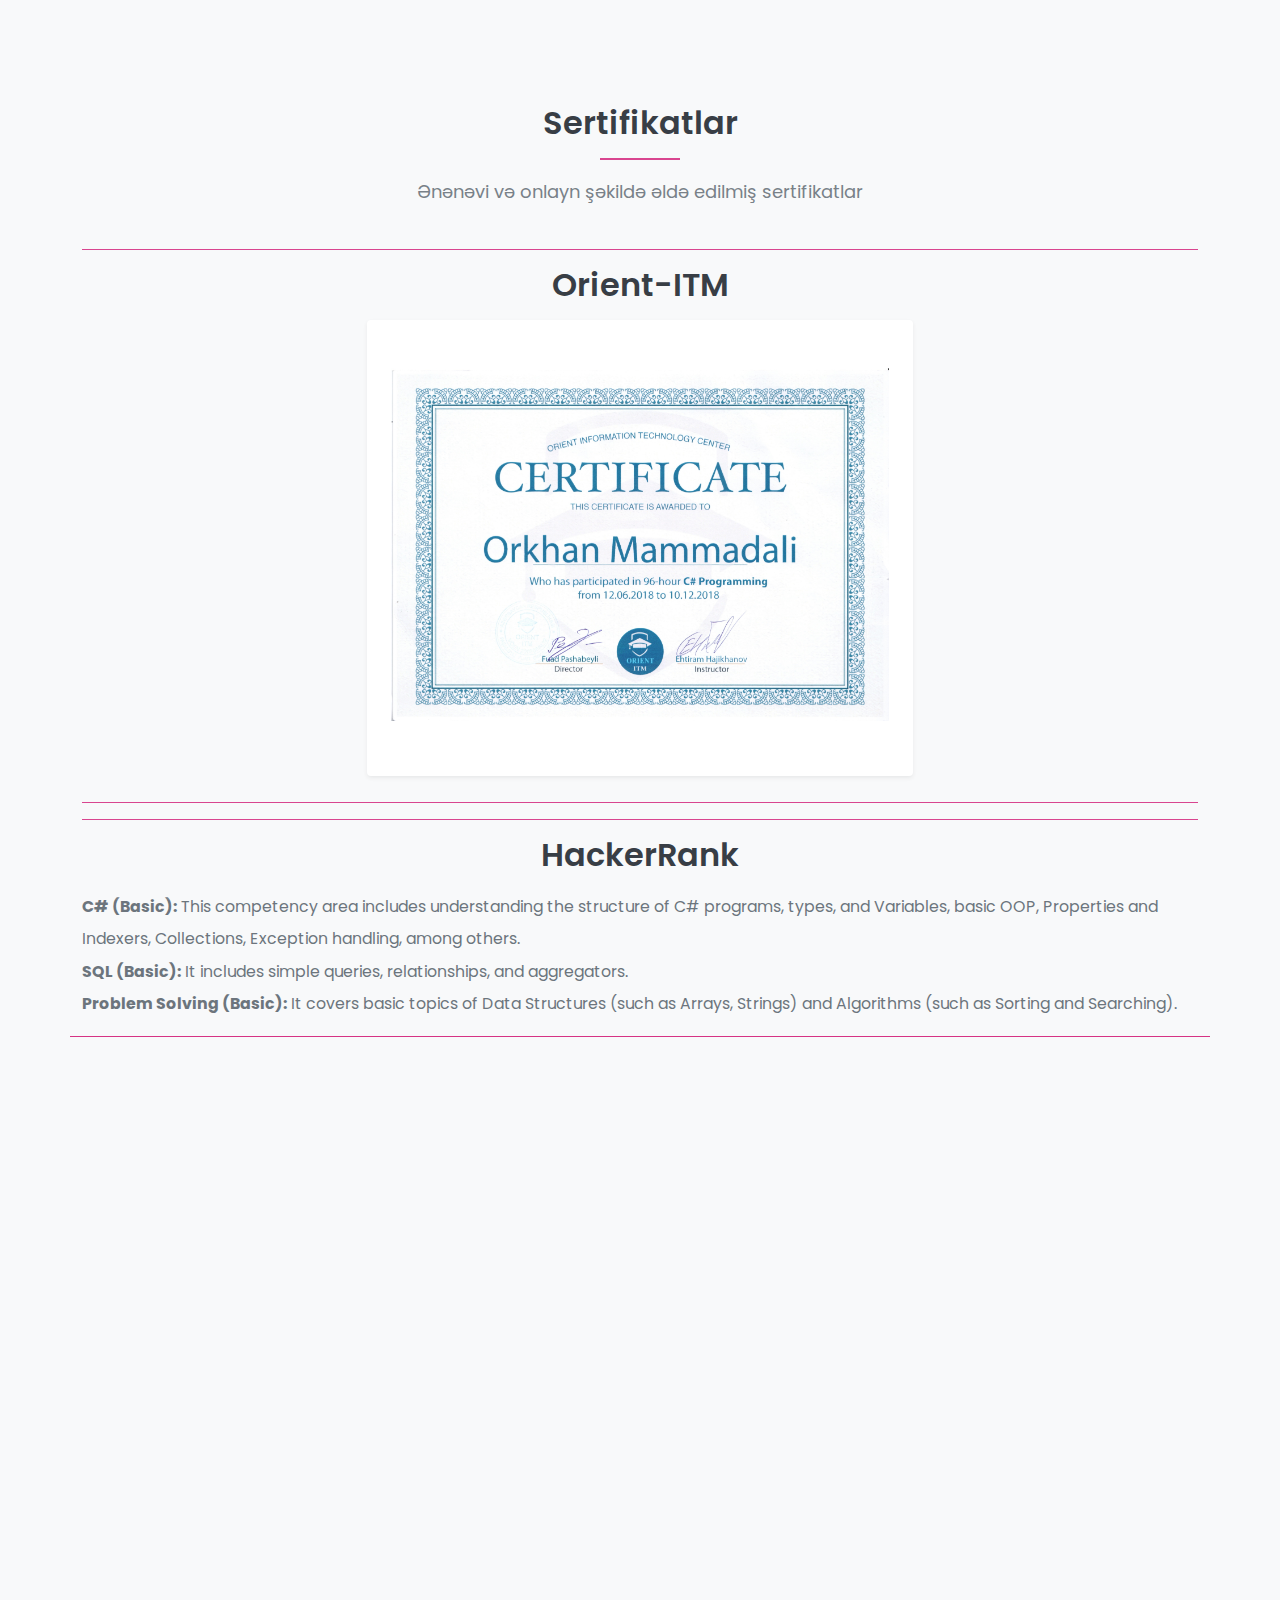
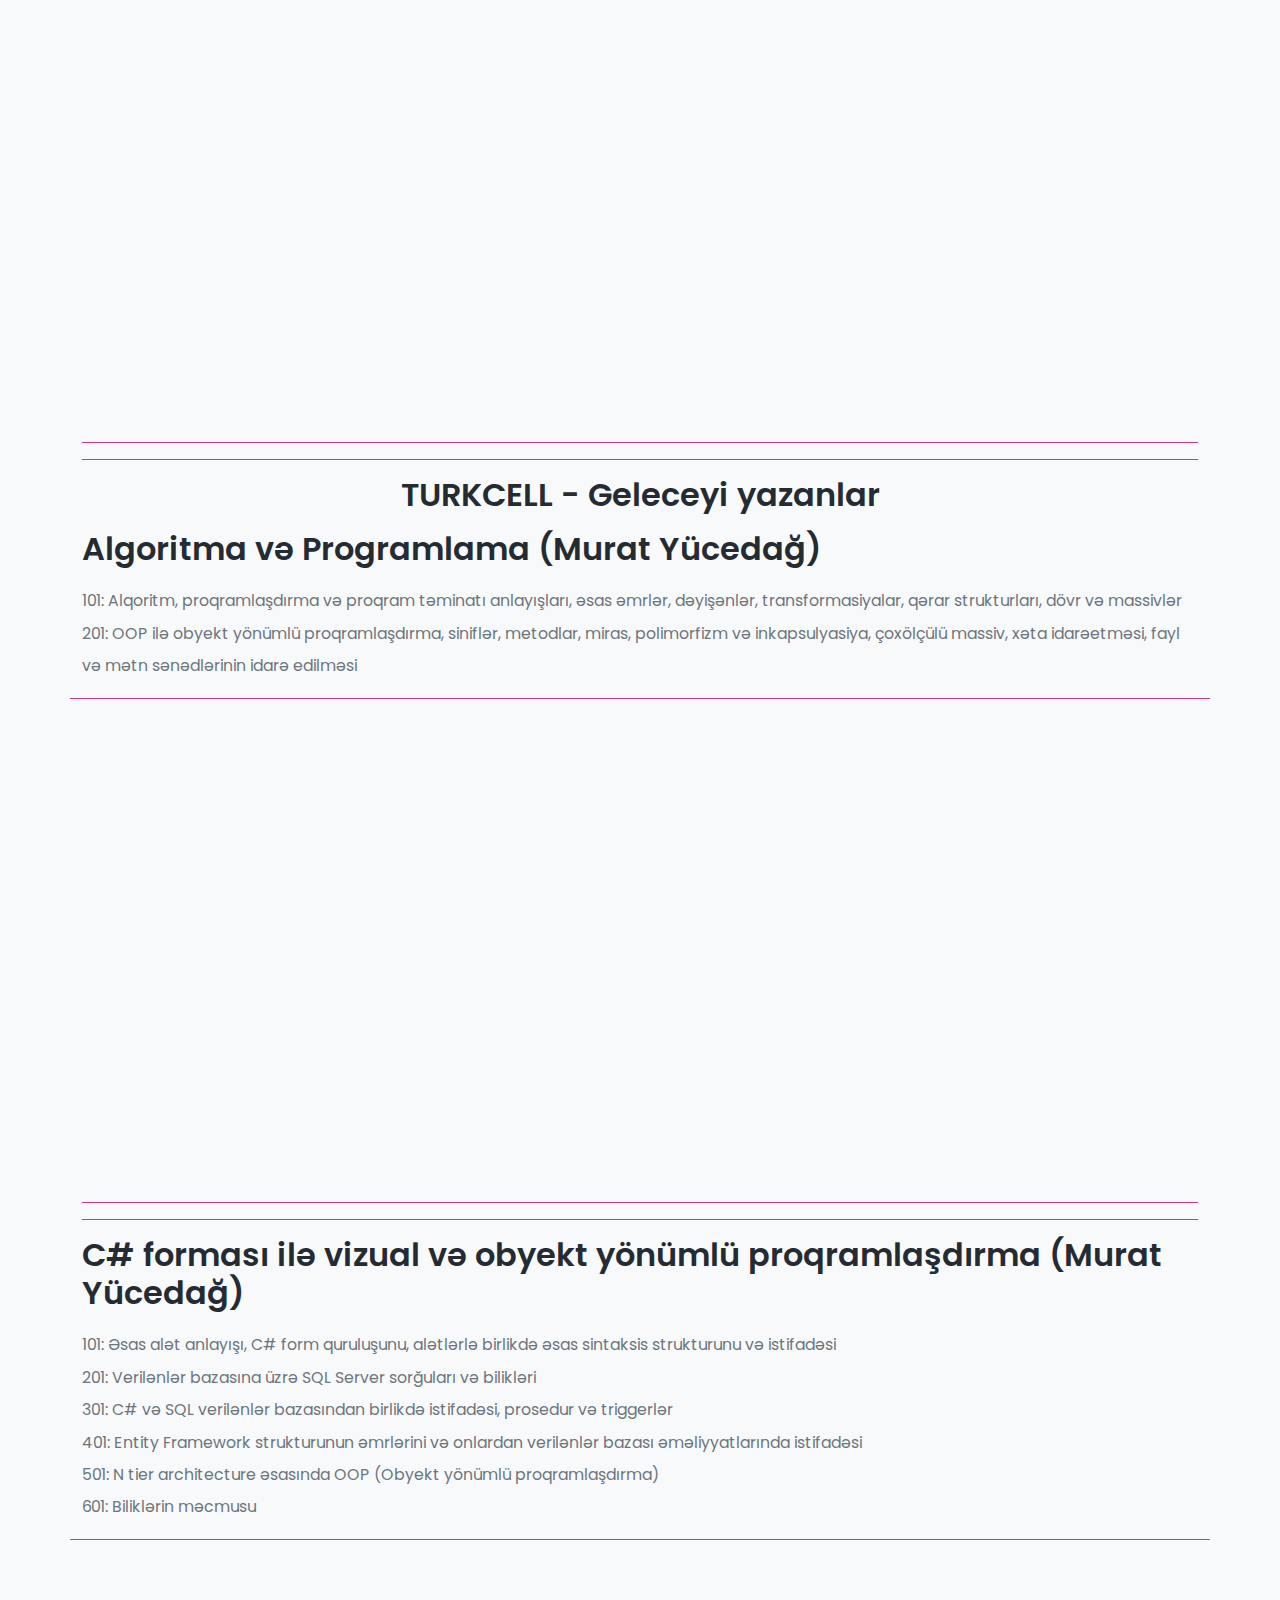
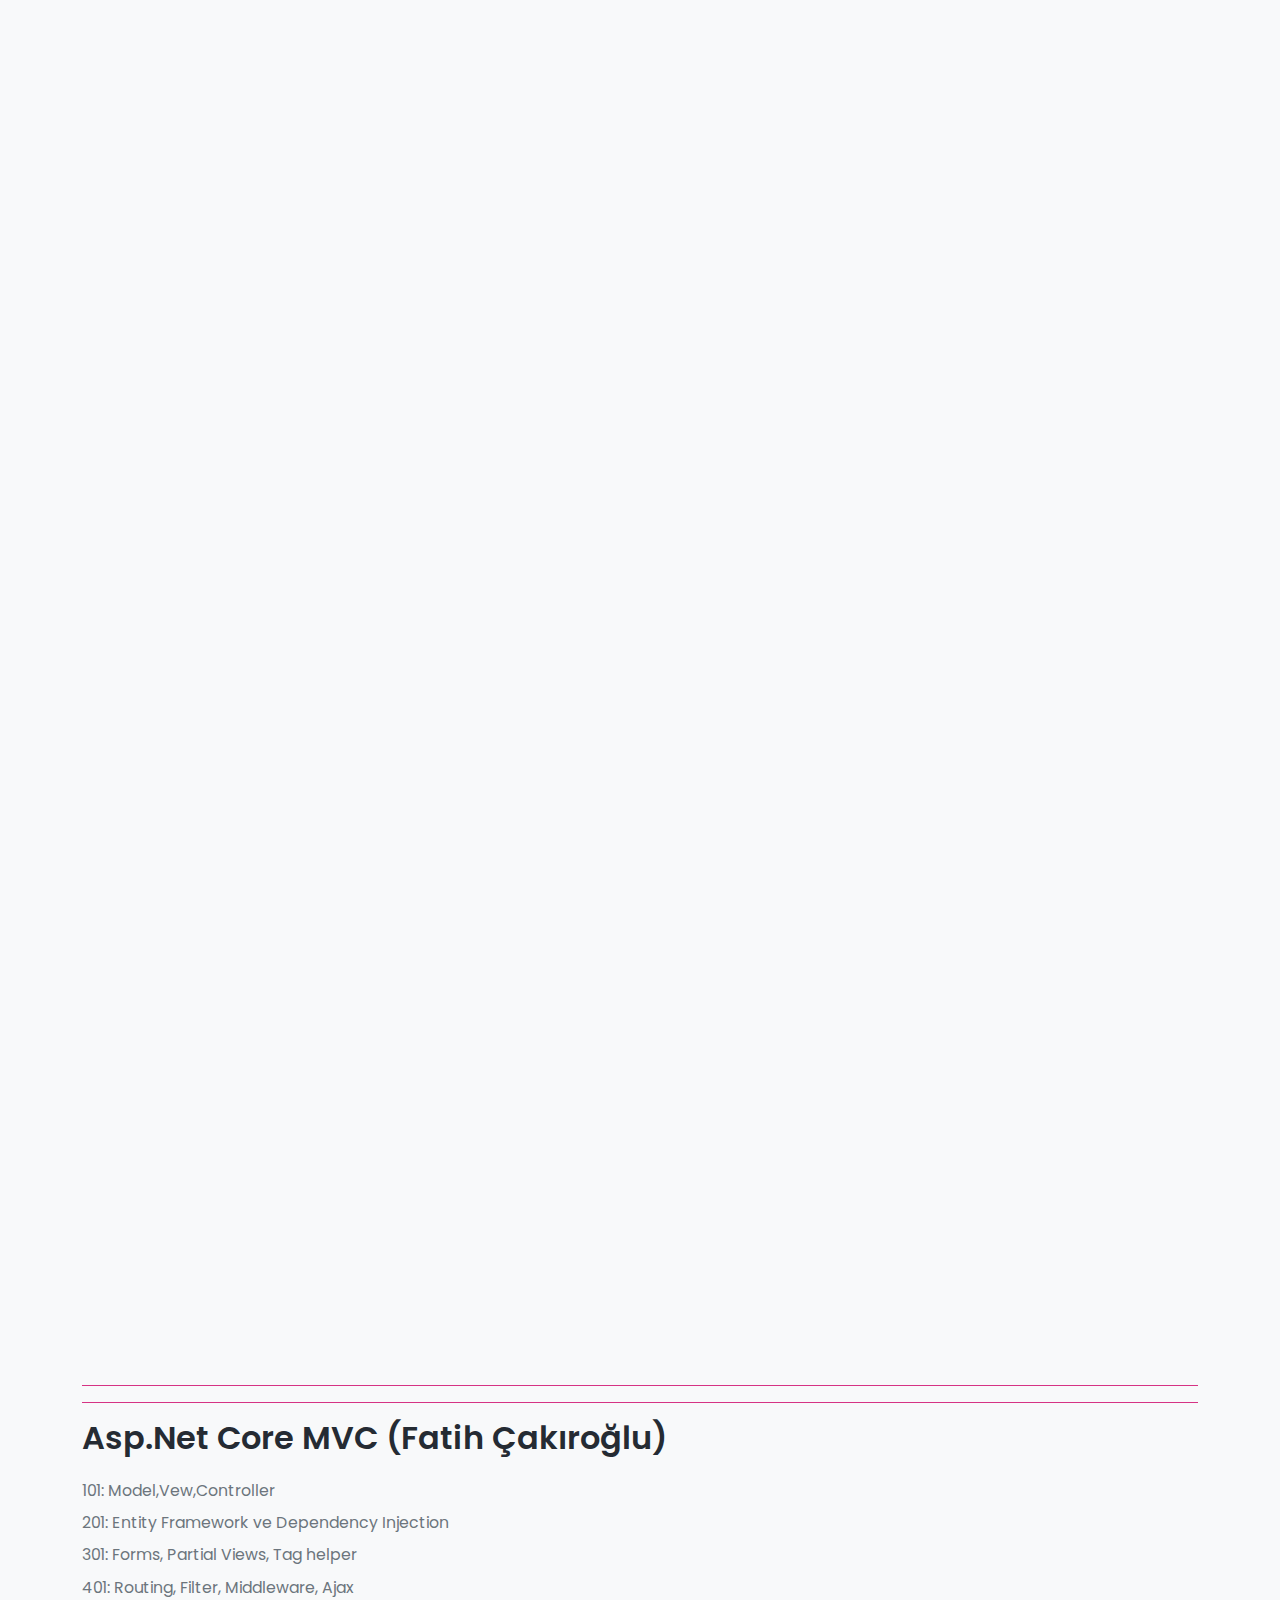
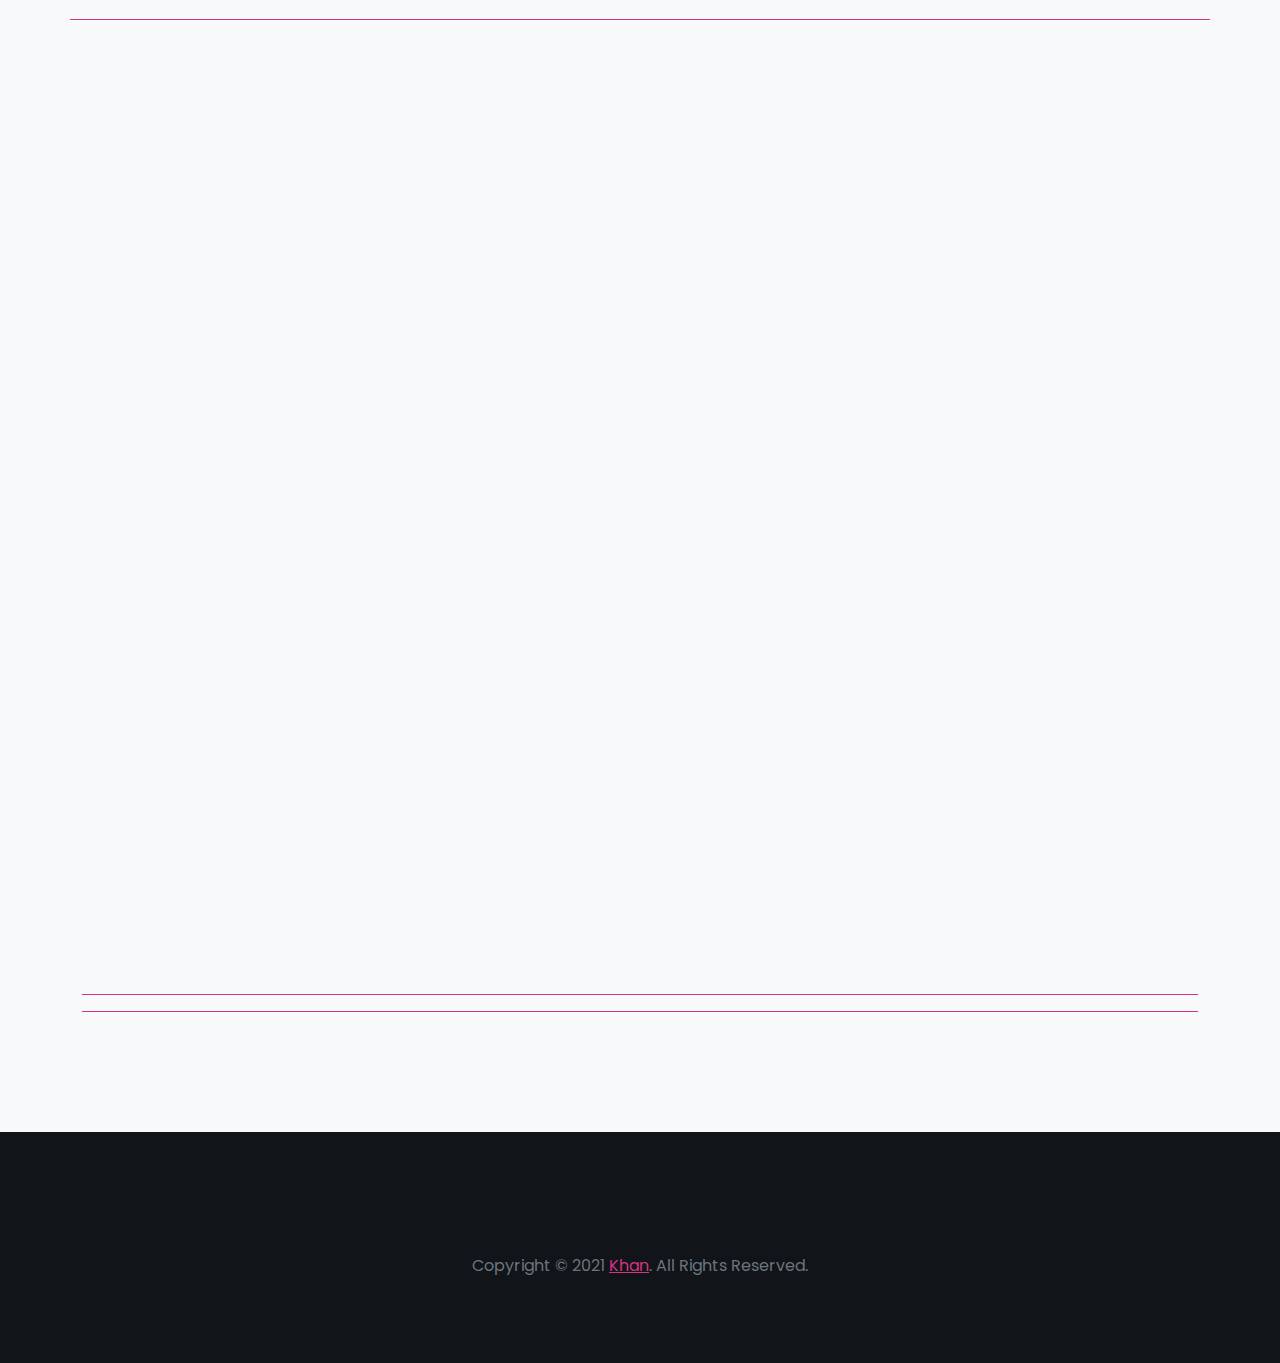
==== commit a0b4bd49: "update-22.01.23" ====
--- a/certificates.html
+++ b/certificates.html
@@ -59,8 +59,9 @@
             </div>
           </div>
           <!-- Heading End -->
-          <hr />
-          <div class="row" style="justify-content: center;">
+          <hr class="bg-primary opacity-10 mx-auto">  
+          <div class="row" style="justify-content: center;">
+            <h2 class="fw-600 mb-3 text-center">Orient-ITM</h2>
             <div class="col-md-6">
               <div class="row g-4 text-center" style="  justify-content: center; margin-bottom: 10px">
                 <div class="col-sm-12 col-xl-12 wow ">
@@ -71,17 +72,16 @@
               </div>
             </div>
           </div>
-          <hr />
-          <hr />
-          <div class="row" style="justify-content: center;">
-            <p class="text-4 text-muted">HackerRank</p>
+          <hr class="bg-primary opacity-10 mx-auto">   <hr class="bg-primary opacity-10 mx-auto">
+          <div class="row" style="justify-content: center;">
+            <h2 class="fw-600 mb-3 text-center">HackerRank</h2>
             <p class="text-4 text-muted">
               <small>
                 <strong>C# (Basic):</strong> This competency area includes understanding the structure of C# programs, types, and Variables, basic OOP, Properties and Indexers, Collections, Exception handling, among others. </br>
                 <strong>SQL (Basic):</strong> It includes simple queries, relationships, and aggregators. </br>
                 <strong>Problem Solving (Basic):</strong> It covers basic topics of Data Structures (such as Arrays, Strings) and Algorithms (such as Sorting and Searching). </small>
             </p>
-            <hr />
+            <hr class="bg-primary opacity-10 mx-auto">
             <div class="col-md-6">
               <div class="row g-4 text-center" style="  justify-content: center; margin-bottom: 10px">
                 <div class="col-sm-12 col-xl-12 wow ">
@@ -110,14 +110,14 @@
               </div>
             </div>
           </div>
-          <hr />
-          <hr />
-          <div class="row" style="justify-content: center;">
-            <p class="text-4 text-muted">Algoritma və Programlama</p>
+          <hr class="bg-primary opacity-10 mx-auto">   <hr class="bg-primary opacity-10 mx-auto">
+          <h2 class="fw-600 mb-3 text-center">TURKCELL - Geleceyi yazanlar</h2>
+          <div class="row" style="justify-content: center;">
+             <h2 class="fw-600 mb-3">Algoritma və Programlama (Murat Yücedağ)</h2>
             <p class="text-4 text-muted">
               <small> 101: Alqoritm, proqramlaşdırma və proqram təminatı anlayışları, əsas əmrlər, dəyişənlər, transformasiyalar, qərar strukturları, dövr və massivlər <br /> 201: OOP ilə obyekt yönümlü proqramlaşdırma, siniflər, metodlar, miras, polimorfizm və inkapsulyasiya, çoxölçülü massiv, xəta idarəetməsi, fayl və mətn sənədlərinin idarə edilməsi </small>
             </p>
-            <hr />
+            <hr class="bg-primary opacity-10 mx-auto">   
             <div class="col-md-6">
               <div class="row g-4 text-center" style="  justify-content: center; margin-bottom: 10px">
                 <div class="col-sm-12 col-xl-12 wow ">
@@ -137,62 +137,116 @@
               </div>
             </div>
           </div>
-          <hr />
-          <hr />
-          <div class="row" style="justify-content: center;">
-            <p class="text-4 text-muted">C# forması ilə vizual və obyekt yönümlü proqramlaşdırma</p>
+          <hr class="bg-primary opacity-10 mx-auto">   <hr class="bg-primary opacity-10 mx-auto">
+          <div class="row" style="justify-content: center;">
+
+            <h2 class="fw-600 mb-3">C# forması ilə vizual və obyekt yönümlü proqramlaşdırma (Murat Yücedağ)</h2>
+             <p class="text-4 text-muted">
+              <small> 101: Əsas alət anlayışı, C# form quruluşunu, alətlərlə birlikdə əsas sintaksis strukturunu və istifadəsi <br /> 
+                201: Verilənlər bazasına üzrə SQL Server sorğuları və bilikləri <br /> 
+                301: C# və SQL verilənlər bazasından birlikdə istifadəsi, prosedur və triggerlər <br /> 
+                401: Entity Framework strukturunun əmrlərini və onlardan verilənlər bazası əməliyyatlarında istifadəsi <br /> 
+                501: N tier architecture əsasında OOP (Obyekt yönümlü proqramlaşdırma) <br /> 
+                601: Biliklərin məcmusu </small>
+            </p>
+            <hr class="bg-primary opacity-10 mx-auto">
+            <div class="col-md-6">
+              <div class="row g-4 text-center" style="  justify-content: center; margin-bottom: 10px">
+                <div class="col-sm-12 col-xl-12 wow ">
+                  <div class="featured-box bg-white text-center rounded shadow-sm py-5 px-4">
+                    <img src="certificateimages/FormIleGörselVeNesneTabanlıProgramlama101.jpg" alt="Orient-ITM" style="width:100%; height:auto">
+                  </div>
+                </div>
+              </div>
+            </div>
+            <div class="col-md-6">
+              <div class="row g-4 text-center" style="  justify-content: center; margin-bottom: 10px">
+                <div class="col-sm-12 col-xl-12 wow ">
+                  <div class="featured-box bg-white text-center rounded shadow-sm py-5 px-4">
+                    <img src="certificateimages/FormIleGörselVeNesneTabanlıProgramlama201.jpg" alt="Orient-ITM" style="width:100%; height:auto">
+                  </div>
+                </div>
+              </div>
+            </div>
+            <div class="col-md-6">
+              <div class="row g-4 text-center" style="  justify-content: center; margin-bottom: 10px">
+                <div class="col-sm-12 col-xl-12 wow ">
+                  <div class="featured-box bg-white text-center rounded shadow-sm py-5 px-4">
+                    <img src="certificateimages/FormIleGörselVeNesneTabanlıProgramlama301.jpg" alt="Orient-ITM" style="width:100%; height:auto">
+                  </div>
+                </div>
+              </div>
+            </div>
+            <div class="col-md-6">
+              <div class="row g-4 text-center" style="  justify-content: center; margin-bottom: 10px">
+                <div class="col-sm-12 col-xl-12 wow ">
+                  <div class="featured-box bg-white text-center rounded shadow-sm py-5 px-4">
+                    <img src="certificateimages/FormIleGörselVeNesneTabanlıProgramlama401.jpg" alt="Orient-ITM" style="width:100%; height:auto">
+                  </div>
+                </div>
+              </div>
+            </div>
+            <div class="col-md-6">
+              <div class="row g-4 text-center" style="  justify-content: center; margin-bottom: 10px">
+                <div class="col-sm-12 col-xl-12 wow ">
+                  <div class="featured-box bg-white text-center rounded shadow-sm py-5 px-4">
+                    <img src="certificateimages/FormIleGörselVeNesneTabanlıProgramlama501.jpg" alt="Orient-ITM" style="width:100%; height:auto">
+                  </div>
+                </div>
+              </div>
+            </div>
+          </div>
+          <hr class="bg-primary opacity-10 mx-auto">   <hr class="bg-primary opacity-10 mx-auto">
+          <div class="row" style="justify-content: center;">
+            <h2 class="fw-600 mb-3">Asp.Net Core MVC (Fatih Çakıroğlu)</h2>
             <p class="text-4 text-muted">
-              <small> 101: Əsas alət anlayışı, C# form quruluşunu, alətlərlə birlikdə əsas sintaksis strukturunu və istifadəsi <br /> 201: Verilənlər bazasına üzrə SQL Server sorğuları və bilikləri <br /> 301: C# və SQL verilənlər bazasından birlikdə istifadəsi, prosedur və triggerlər <br /> 401: Entity Framework strukturunun əmrlərini və onlardan verilənlər bazası əməliyyatlarında istifadəsi <br /> 501: N tier architecture əsasında OOP (Obyekt yönümlü proqramlaşdırma) <br /> 601: Biliklərin məcmusu </small>
+              <small> 
+                101: Model,Vew,Controller  <br />  
+                201: Entity Framework ve Dependency Injection <br />  
+                301: Forms, Partial Views, Tag helper<br />  
+                401: Routing, Filter, Middleware, Ajax <br />  
+              </small>
             </p>
-            <hr />
-            <div class="col-md-6">
-              <div class="row g-4 text-center" style="  justify-content: center; margin-bottom: 10px">
-                <div class="col-sm-12 col-xl-12 wow ">
-                  <div class="featured-box bg-white text-center rounded shadow-sm py-5 px-4">
-                    <img src="certificateimages/FormIleGörselVeNesneTabanlıProgramlama101.jpg" alt="Orient-ITM" style="width:100%; height:auto">
-                  </div>
-                </div>
-              </div>
-            </div>
-            <div class="col-md-6">
-              <div class="row g-4 text-center" style="  justify-content: center; margin-bottom: 10px">
-                <div class="col-sm-12 col-xl-12 wow ">
-                  <div class="featured-box bg-white text-center rounded shadow-sm py-5 px-4">
-                    <img src="certificateimages/FormIleGörselVeNesneTabanlıProgramlama201.jpg" alt="Orient-ITM" style="width:100%; height:auto">
-                  </div>
-                </div>
-              </div>
-            </div>
-            <div class="col-md-6">
-              <div class="row g-4 text-center" style="  justify-content: center; margin-bottom: 10px">
-                <div class="col-sm-12 col-xl-12 wow ">
-                  <div class="featured-box bg-white text-center rounded shadow-sm py-5 px-4">
-                    <img src="certificateimages/FormIleGörselVeNesneTabanlıProgramlama301.jpg" alt="Orient-ITM" style="width:100%; height:auto">
-                  </div>
-                </div>
-              </div>
-            </div>
-            <div class="col-md-6">
-              <div class="row g-4 text-center" style="  justify-content: center; margin-bottom: 10px">
-                <div class="col-sm-12 col-xl-12 wow ">
-                  <div class="featured-box bg-white text-center rounded shadow-sm py-5 px-4">
-                    <img src="certificateimages/FormIleGörselVeNesneTabanlıProgramlama401.jpg" alt="Orient-ITM" style="width:100%; height:auto">
-                  </div>
-                </div>
-              </div>
-            </div>
-            <div class="col-md-6">
-              <div class="row g-4 text-center" style="  justify-content: center; margin-bottom: 10px">
-                <div class="col-sm-12 col-xl-12 wow ">
-                  <div class="featured-box bg-white text-center rounded shadow-sm py-5 px-4">
-                    <img src="certificateimages/FormIleGörselVeNesneTabanlıProgramlama501.jpg" alt="Orient-ITM" style="width:100%; height:auto">
-                  </div>
-                </div>
-              </div>
-            </div>
-          </div>
-          <hr />
-          <hr />
+            <hr class="bg-primary opacity-10 mx-auto">   
+            <div class="col-md-6">
+              <div class="row g-4 text-center" style="  justify-content: center; margin-bottom: 10px">
+                <div class="col-sm-12 col-xl-12 wow ">
+                  <div class="featured-box bg-white text-center rounded shadow-sm py-5 px-4">
+                    <img src="certificateimages/AspNetCoreMVC101.jpg"  style="width:100%; height:auto">
+                  </div>
+                </div>
+              </div>
+            </div>
+            <div class="col-md-6">
+              <div class="row g-4 text-center" style="  justify-content: center; margin-bottom: 10px">
+                <div class="col-sm-12 col-xl-12 wow ">
+                  <div class="featured-box bg-white text-center rounded shadow-sm py-5 px-4">
+                    <img src="certificateimages/AspNetCoreMVC201.jpg" style="width:100%; height:auto">
+                  </div>
+                </div>
+              </div>
+            </div>
+            <div class="col-md-6">
+              <div class="row g-4 text-center" style="  justify-content: center; margin-bottom: 10px">
+                <div class="col-sm-12 col-xl-12 wow ">
+                  <div class="featured-box bg-white text-center rounded shadow-sm py-5 px-4">
+                    <img src="certificateimages/AspNetCoreMVC301.jpg" style="width:100%; height:auto">
+                  </div>
+                </div>
+              </div>
+            </div>
+            <div class="col-md-6">
+              <div class="row g-4 text-center" style="  justify-content: center; margin-bottom: 10px">
+                <div class="col-sm-12 col-xl-12 wow ">
+                  <div class="featured-box bg-white text-center rounded shadow-sm py-5 px-4">
+                    <img src="certificateimages/AspNetCoreMVC401.jpg" style="width:100%; height:auto">
+                  </div>
+                </div>
+              </div>
+            </div>
+          </div>
+          <hr class="bg-primary opacity-10 mx-auto">   <hr class="bg-primary opacity-10 mx-auto">
+
         </div>
       </section>
       <!--Services end -->
